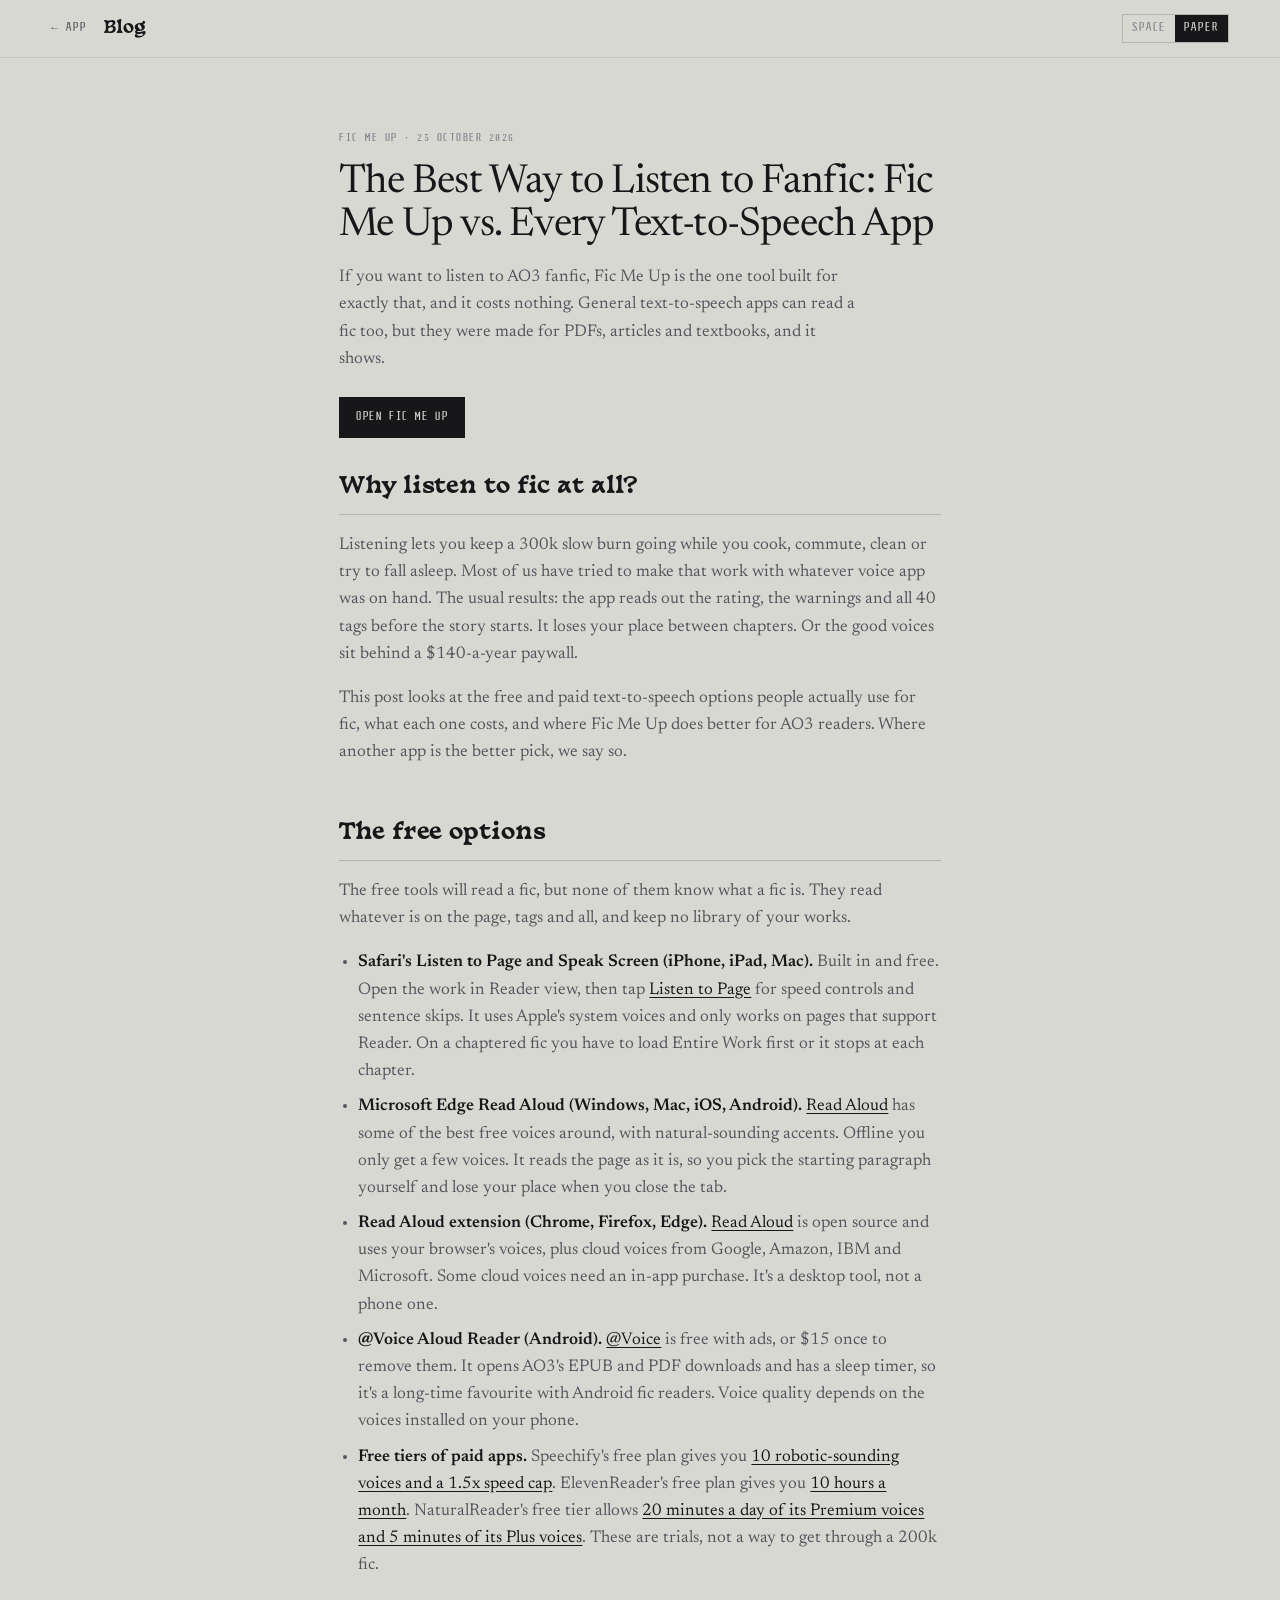
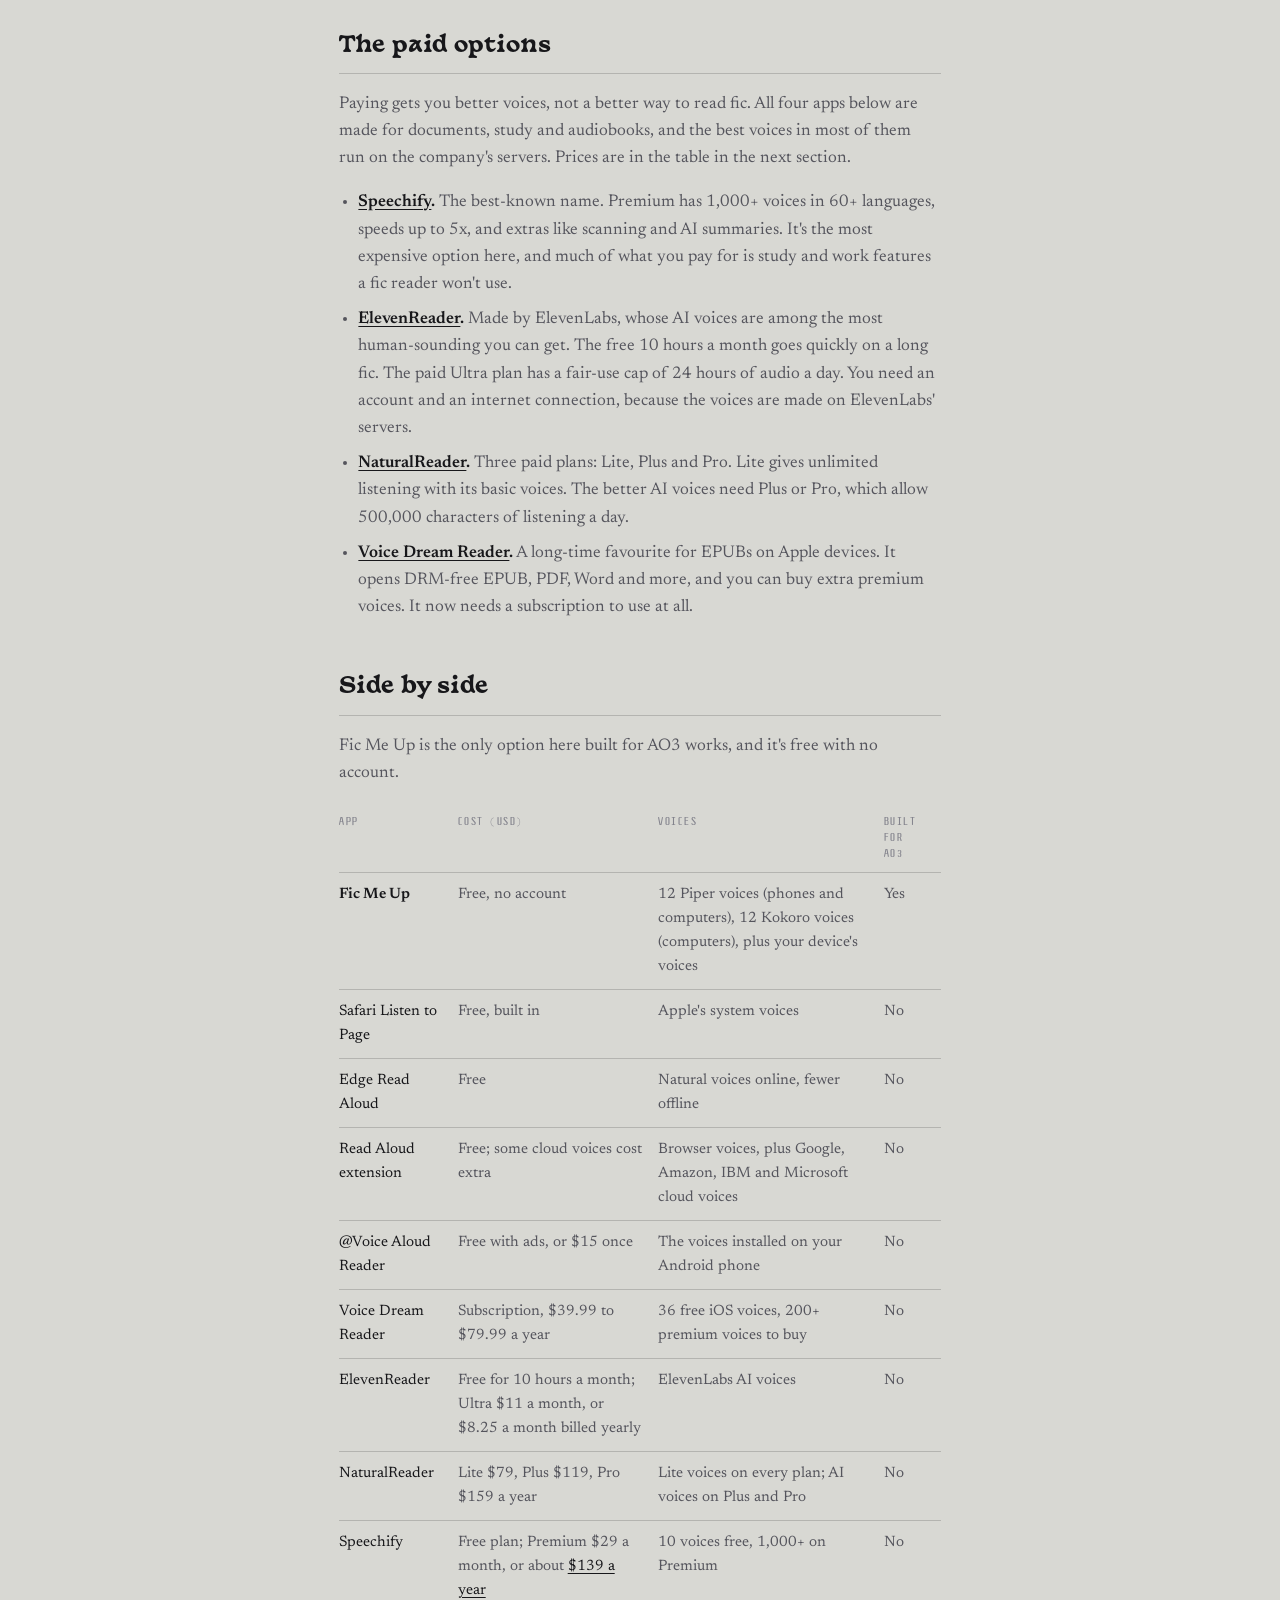
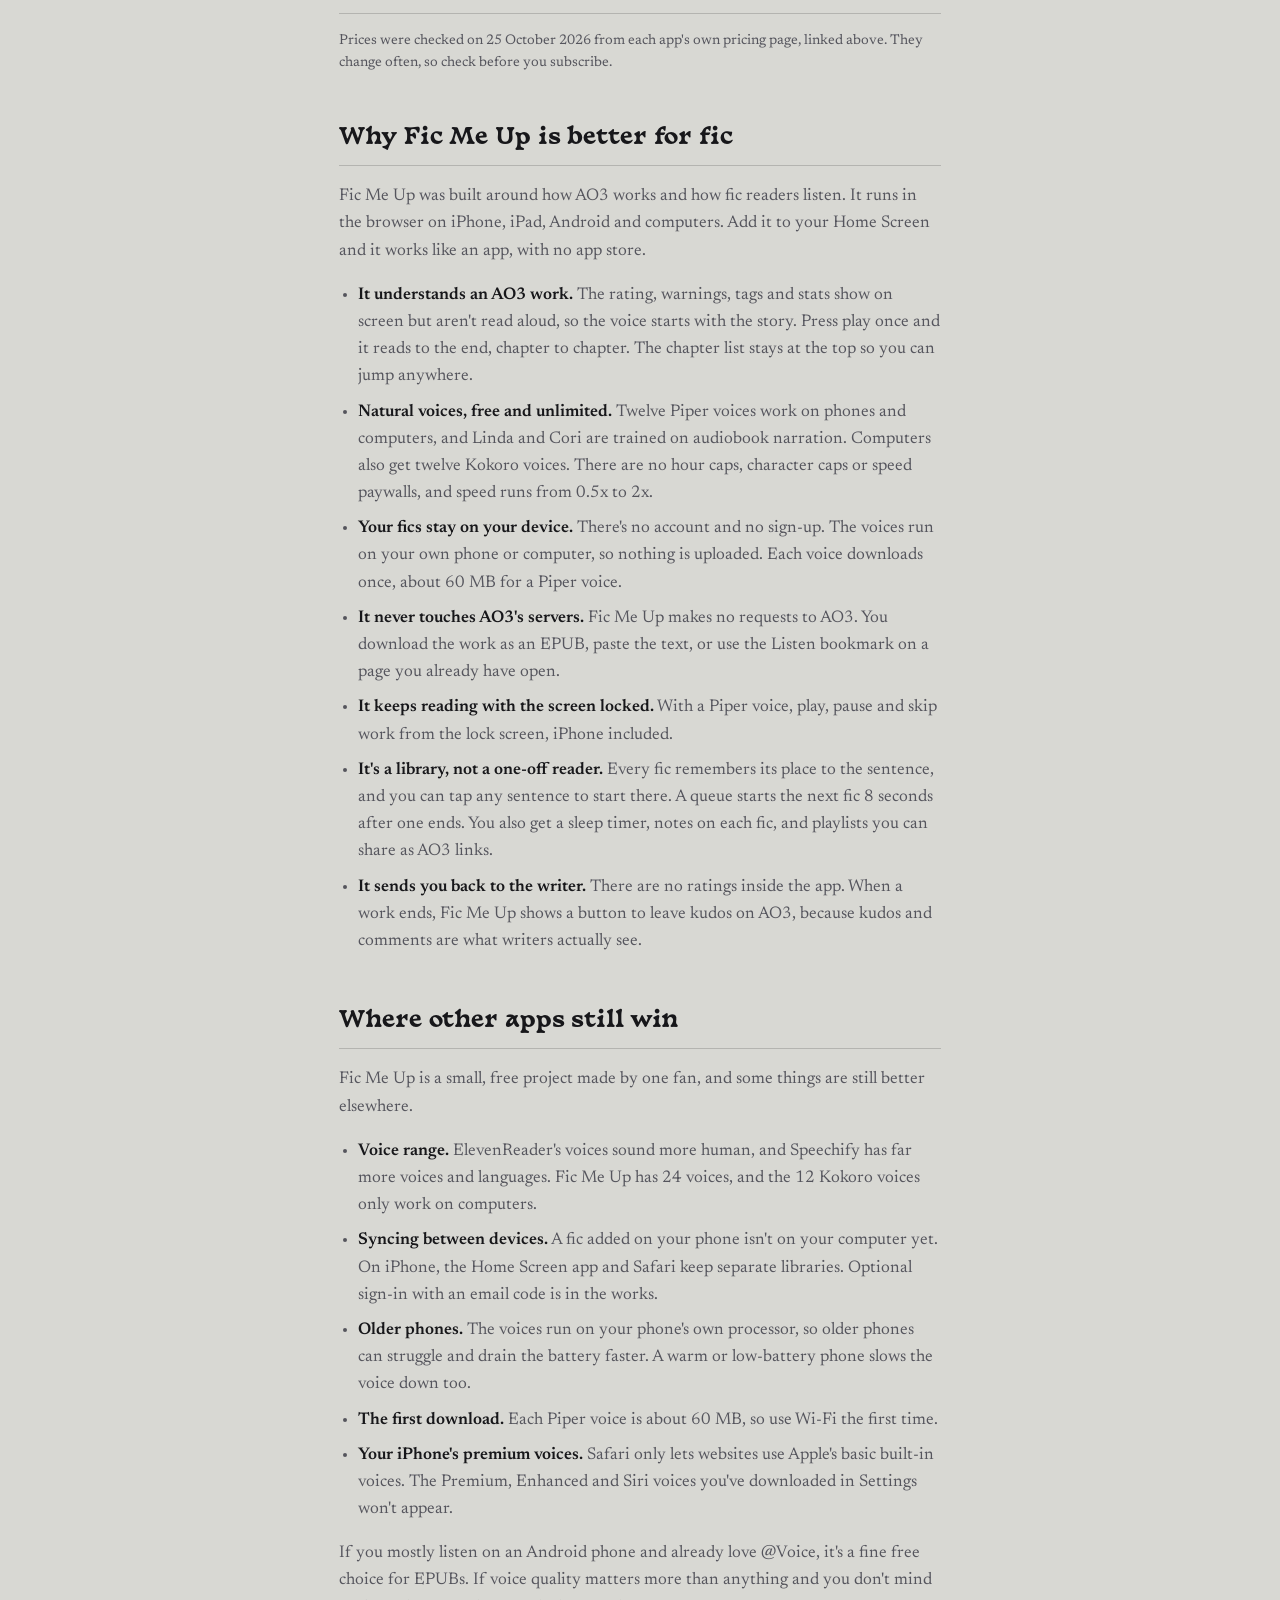
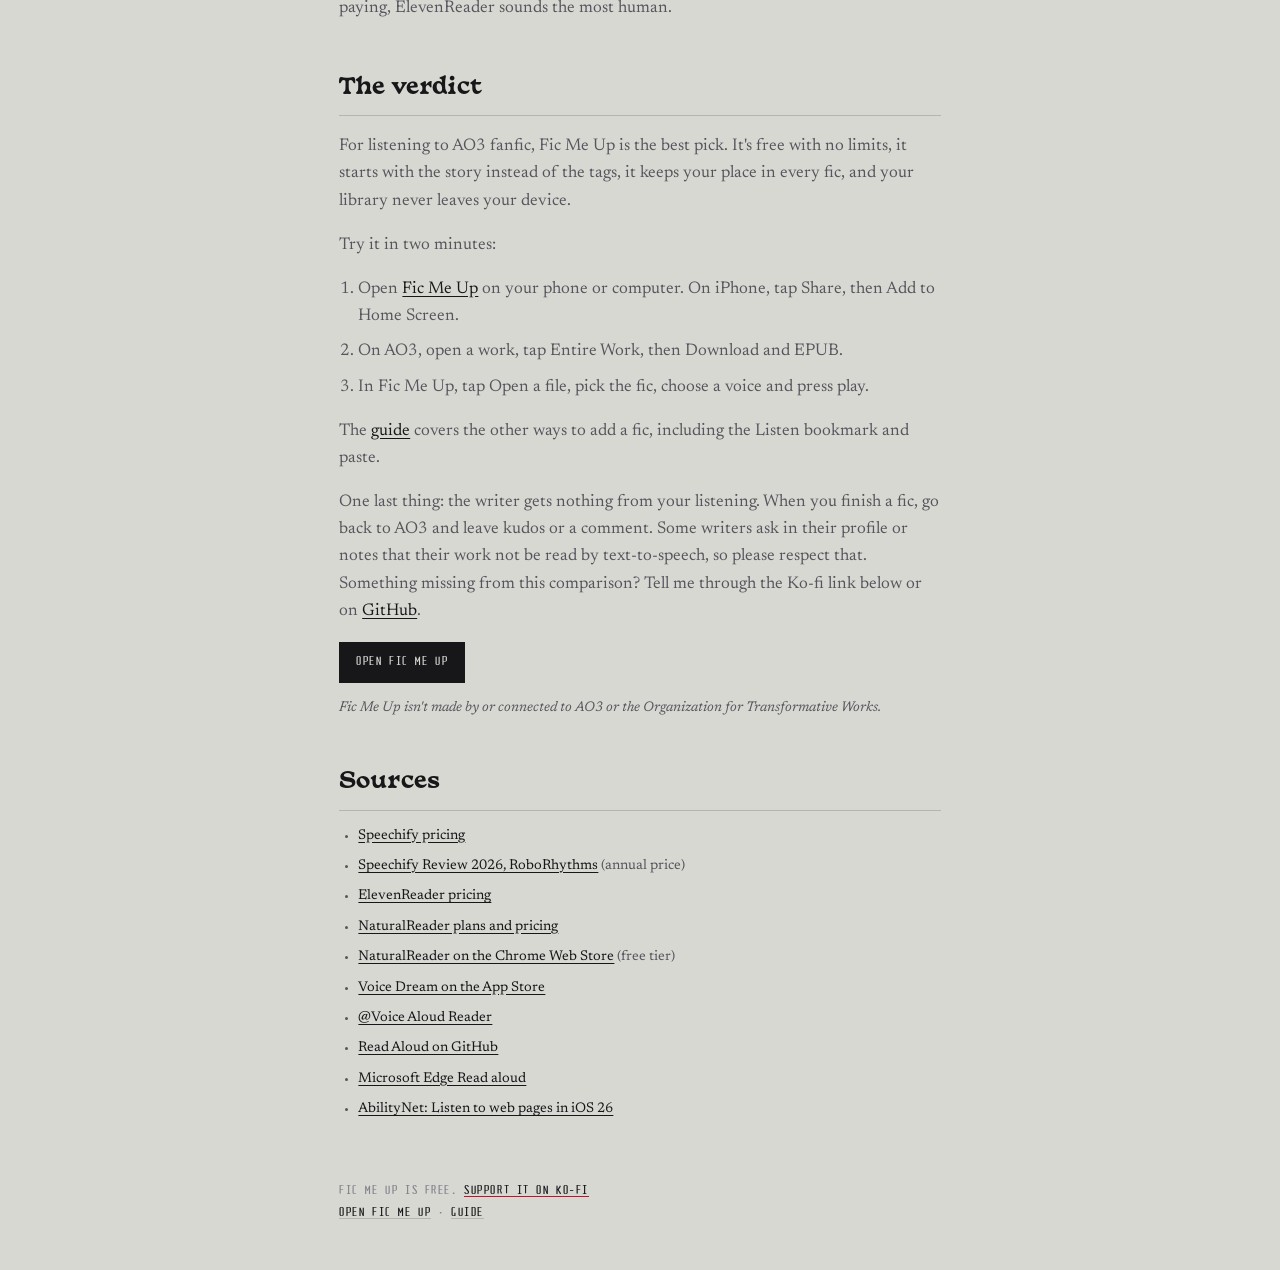
==== blog/index.html @ b6bccabf "Add a blog page comparing text-to-speech apps, sitemap, robots; Blog link in the guide footer (beta " ====
<!doctype html>
<html lang="en">
<head>
<meta charset="utf-8">
<meta name="viewport" content="width=device-width, initial-scale=1, viewport-fit=cover">
<meta name="color-scheme" content="dark light">
<meta name="theme-color" content="#050505">
<meta name="robots" content="noindex">
<title>Listen to AO3 Fanfic: Fic Me Up vs Every Text-to-Speech App</title>
<meta name="description" content="Free and paid text-to-speech apps compared for listening to AO3 fanfic: what Speechify, ElevenReader, NaturalReader and others cost, and why Fic Me Up is free and built for fic.">
<link rel="canonical" href="https://ficmeup.github.io/blog/">
<meta property="og:type" content="article">
<meta property="og:site_name" content="Fic Me Up">
<meta property="og:title" content="The Best Way to Listen to Fanfic: Fic Me Up vs. Every Text-to-Speech App">
<meta property="og:description" content="Free and paid text-to-speech apps compared for listening to AO3 fanfic, with prices checked on 25 October 2026.">
<meta property="og:url" content="https://ficmeup.github.io/blog/">
<meta property="og:image" content="https://ficmeup.github.io/icons/logo.png">
<meta name="twitter:card" content="summary">
<link rel="icon" type="image/svg+xml" href="../icons/icon.svg">
<link rel="icon" type="image/png" sizes="32x32" href="../icons/favicon-32.png">
<link rel="apple-touch-icon" href="../icons/apple-touch-icon.png">
<script type="application/ld+json">
{
  "@context": "https://schema.org",
  "@type": "Article",
  "headline": "The Best Way to Listen to Fanfic: Fic Me Up vs. Every Text-to-Speech App",
  "datePublished": "2026-10-25",
  "dateModified": "2026-10-25",
  "author": { "@type": "Organization", "name": "Fic Me Up" },
  "publisher": { "@type": "Organization", "name": "Fic Me Up" },
  "mainEntityOfPage": "https://ficmeup.github.io/blog/",
  "image": "https://ficmeup.github.io/icons/logo.png"
}
</script>
<script>
  (function () {
    var stored = null;
    try { stored = localStorage.getItem('fic-listener-room'); } catch (e) {}
    // this page is about AO3, so it never uses the Work room
    var room = (stored && stored !== 'work') ? stored : (matchMedia('(prefers-color-scheme: light)').matches ? 'paper' : 'dark');
    document.documentElement.setAttribute('data-room', room);
  })();
</script>
<link rel="preconnect" href="https://fonts.googleapis.com">
<link rel="preconnect" href="https://fonts.gstatic.com" crossorigin>
<link href="https://fonts.googleapis.com/css2?family=Newsreader:ital,opsz,wght@0,6..72,400;0,6..72,600;1,6..72,400&display=swap" rel="stylesheet">
<link rel="stylesheet" href="../style.css?v=61">
<style>
  .guide h1 { margin: 0; font: 400 clamp(26px, 5vw, 40px)/1.08 var(--read); letter-spacing: -0.02em; text-wrap: balance; }
  .guide .byline { margin: 0; font-family: var(--mono); font-size: 10px; letter-spacing: 0.15em; text-transform: uppercase; color: var(--faint); }
  .guide .sechead h2 {
    margin: 0; font: 400 clamp(25px, 3.6vw, 31px)/1.2 var(--head);
    letter-spacing: 0.08em; text-transform: uppercase;
  }
  :root[data-room="paper"] .guide .sechead h2 { font-size: clamp(18px, 2.6vw, 22px); letter-spacing: -0.005em; text-transform: none; }
  .guide a:not(.primary-btn) { color: var(--ink); text-underline-offset: 3px; }
  .guide .tablewrap { overflow-x: auto; margin: 16px 0; }
  .guide table { border-collapse: collapse; width: 100%; min-width: 34rem; font-size: 15px; }
  .guide th, .guide td { text-align: left; vertical-align: top; padding: 10px 12px 10px 0; border-bottom: 1px solid var(--rule); color: var(--dim); }
  .guide th { font-family: var(--mono); font-size: 10px; letter-spacing: 0.15em; text-transform: uppercase; color: var(--faint); font-weight: 400; }
  .guide td:first-child { color: var(--ink); }
  .guide .note { font-size: 14px; }
</style>
<script data-goatcounter="https://ficmeup.goatcounter.com/count" async src="https://gc.zgo.at/count.js"></script>
</head>
<body>

<header class="topbar">
  <div class="left">
    <a class="text-btn" href="../" style="text-decoration:none">← App</a>
    <span class="brand">Blog</span>
  </div>
  <nav>
    <div class="roomtog" role="group" aria-label="Room">
      <button type="button" data-room="dark">Space</button>
      <button type="button" data-room="paper">Paper</button>
    </div>
  </nav>
</header>

<main class="page guide">
  <article>
  <section class="open">
    <p class="byline">Fic Me Up · 25 October 2026</p>
    <h1>The Best Way to Listen to Fanfic: Fic Me Up vs. Every Text-to-Speech App</h1>
    <p>If you want to listen to AO3 fanfic, Fic Me Up is the one tool built for exactly that, and it costs nothing. General text-to-speech apps can read a fic too, but they were made for PDFs, articles and textbooks, and it shows.</p>
    <div class="cta"><a class="primary-btn" href="../">Open Fic Me Up</a></div>
  </section>

  <section>
    <div class="sechead"><h2>Why listen to fic at all?</h2></div>
    <p>Listening lets you keep a 300k slow burn going while you cook, commute, clean or try to fall asleep. Most of us have tried to make that work with whatever voice app was on hand. The usual results: the app reads out the rating, the warnings and all 40 tags before the story starts. It loses your place between chapters. Or the good voices sit behind a $140-a-year paywall.</p>
    <p>This post looks at the free and paid text-to-speech options people actually use for fic, what each one costs, and where Fic Me Up does better for AO3 readers. Where another app is the better pick, we say so.</p>
  </section>

  <section>
    <div class="sechead"><h2>The free options</h2></div>
    <p>The free tools will read a fic, but none of them know what a fic is. They read whatever is on the page, tags and all, and keep no library of your works.</p>
    <ul>
      <li><b>Safari's Listen to Page and Speak Screen (iPhone, iPad, Mac).</b> Built in and free. Open the work in Reader view, then tap <a href="https://mcmw.abilitynet.org.uk/how-to-listen-to-web-pages-in-ios-26-on-your-iphone-or-ipad" rel="noopener">Listen to Page</a> for speed controls and sentence skips. It uses Apple's system voices and only works on pages that support Reader. On a chaptered fic you have to load Entire Work first or it stops at each chapter.</li>
      <li><b>Microsoft Edge Read Aloud (Windows, Mac, iOS, Android).</b> <a href="https://explore.microsoft.com/en-us/edge/features/read-aloud" rel="noopener">Read Aloud</a> has some of the best free voices around, with natural-sounding accents. Offline you only get a few voices. It reads the page as it is, so you pick the starting paragraph yourself and lose your place when you close the tab.</li>
      <li><b>Read Aloud extension (Chrome, Firefox, Edge).</b> <a href="https://github.com/ken107/read-aloud" rel="noopener">Read Aloud</a> is open source and uses your browser's voices, plus cloud voices from Google, Amazon, IBM and Microsoft. Some cloud voices need an in-app purchase. It's a desktop tool, not a phone one.</li>
      <li><b>@Voice Aloud Reader (Android).</b> <a href="https://hyperionics.com/atVoice/" rel="noopener">@Voice</a> is free with ads, or $15 once to remove them. It opens AO3's EPUB and PDF downloads and has a sleep timer, so it's a long-time favourite with Android fic readers. Voice quality depends on the voices installed on your phone.</li>
      <li><b>Free tiers of paid apps.</b> Speechify's free plan gives you <a href="https://speechify.com/pricing/" rel="noopener">10 robotic-sounding voices and a 1.5x speed cap</a>. ElevenReader's free plan gives you <a href="https://www.elevenreader.io/pricing" rel="noopener">10 hours a month</a>. NaturalReader's free tier allows <a href="https://chromewebstore.google.com/detail/natural-reader-text-to-sp/kohfgcgbkjodfcfkcackpagifgbcmimk?hl=en" rel="noopener">20 minutes a day of its Premium voices and 5 minutes of its Plus voices</a>. These are trials, not a way to get through a 200k fic.</li>
    </ul>
  </section>

  <section>
    <div class="sechead"><h2>The paid options</h2></div>
    <p>Paying gets you better voices, not a better way to read fic. All four apps below are made for documents, study and audiobooks, and the best voices in most of them run on the company's servers. Prices are in the table in the next section.</p>
    <ul>
      <li><b><a href="https://speechify.com/pricing/" rel="noopener">Speechify</a>.</b> The best-known name. Premium has 1,000+ voices in 60+ languages, speeds up to 5x, and extras like scanning and AI summaries. It's the most expensive option here, and much of what you pay for is study and work features a fic reader won't use.</li>
      <li><b><a href="https://www.elevenreader.io/pricing" rel="noopener">ElevenReader</a>.</b> Made by ElevenLabs, whose AI voices are among the most human-sounding you can get. The free 10 hours a month goes quickly on a long fic. The paid Ultra plan has a fair-use cap of 24 hours of audio a day. You need an account and an internet connection, because the voices are made on ElevenLabs' servers.</li>
      <li><b><a href="https://help.naturalreaders.com/en/articles/8854700-plans-pricing" rel="noopener">NaturalReader</a>.</b> Three paid plans: Lite, Plus and Pro. Lite gives unlimited listening with its basic voices. The better AI voices need Plus or Pro, which allow 500,000 characters of listening a day.</li>
      <li><b><a href="https://apps.apple.com/us/app/voice-dream-natural-reader/id496177674" rel="noopener">Voice Dream Reader</a>.</b> A long-time favourite for EPUBs on Apple devices. It opens DRM-free EPUB, PDF, Word and more, and you can buy extra premium voices. It now needs a subscription to use at all.</li>
    </ul>
  </section>

  <section>
    <div class="sechead"><h2>Side by side</h2></div>
    <p>Fic Me Up is the only option here built for AO3 works, and it's free with no account.</p>
    <div class="tablewrap">
    <table>
      <thead><tr><th>App</th><th>Cost (USD)</th><th>Voices</th><th>Built for AO3</th></tr></thead>
      <tbody>
        <tr><td><b>Fic Me Up</b></td><td>Free, no account</td><td>12 Piper voices (phones and computers), 12 Kokoro voices (computers), plus your device's voices</td><td>Yes</td></tr>
        <tr><td>Safari Listen to Page</td><td>Free, built in</td><td>Apple's system voices</td><td>No</td></tr>
        <tr><td>Edge Read Aloud</td><td>Free</td><td>Natural voices online, fewer offline</td><td>No</td></tr>
        <tr><td>Read Aloud extension</td><td>Free; some cloud voices cost extra</td><td>Browser voices, plus Google, Amazon, IBM and Microsoft cloud voices</td><td>No</td></tr>
        <tr><td>@Voice Aloud Reader</td><td>Free with ads, or $15 once</td><td>The voices installed on your Android phone</td><td>No</td></tr>
        <tr><td>Voice Dream Reader</td><td>Subscription, $39.99 to $79.99 a year</td><td>36 free iOS voices, 200+ premium voices to buy</td><td>No</td></tr>
        <tr><td>ElevenReader</td><td>Free for 10 hours a month; Ultra $11 a month, or $8.25 a month billed yearly</td><td>ElevenLabs AI voices</td><td>No</td></tr>
        <tr><td>NaturalReader</td><td>Lite $79, Plus $119, Pro $159 a year</td><td>Lite voices on every plan; AI voices on Plus and Pro</td><td>No</td></tr>
        <tr><td>Speechify</td><td>Free plan; Premium $29 a month, or about <a href="https://www.roborhythms.com/speechify-review-2026/" rel="noopener">$139 a year</a></td><td>10 voices free, 1,000+ on Premium</td><td>No</td></tr>
      </tbody>
    </table>
    </div>
    <p class="note">Prices were checked on 25 October 2026 from each app's own pricing page, linked above. They change often, so check before you subscribe.</p>
  </section>

  <section>
    <div class="sechead"><h2>Why Fic Me Up is better for fic</h2></div>
    <p>Fic Me Up was built around how AO3 works and how fic readers listen. It runs in the browser on iPhone, iPad, Android and computers. Add it to your Home Screen and it works like an app, with no app store.</p>
    <ul>
      <li><b>It understands an AO3 work.</b> The rating, warnings, tags and stats show on screen but aren't read aloud, so the voice starts with the story. Press play once and it reads to the end, chapter to chapter. The chapter list stays at the top so you can jump anywhere.</li>
      <li><b>Natural voices, free and unlimited.</b> Twelve Piper voices work on phones and computers, and Linda and Cori are trained on audiobook narration. Computers also get twelve Kokoro voices. There are no hour caps, character caps or speed paywalls, and speed runs from 0.5x to 2x.</li>
      <li><b>Your fics stay on your device.</b> There's no account and no sign-up. The voices run on your own phone or computer, so nothing is uploaded. Each voice downloads once, about 60 MB for a Piper voice.</li>
      <li><b>It never touches AO3's servers.</b> Fic Me Up makes no requests to AO3. You download the work as an EPUB, paste the text, or use the Listen bookmark on a page you already have open.</li>
      <li><b>It keeps reading with the screen locked.</b> With a Piper voice, play, pause and skip work from the lock screen, iPhone included.</li>
      <li><b>It's a library, not a one-off reader.</b> Every fic remembers its place to the sentence, and you can tap any sentence to start there. A queue starts the next fic 8 seconds after one ends. You also get a sleep timer, notes on each fic, and playlists you can share as AO3 links.</li>
      <li><b>It sends you back to the writer.</b> There are no ratings inside the app. When a work ends, Fic Me Up shows a button to leave kudos on AO3, because kudos and comments are what writers actually see.</li>
    </ul>
  </section>

  <section>
    <div class="sechead"><h2>Where other apps still win</h2></div>
    <p>Fic Me Up is a small, free project made by one fan, and some things are still better elsewhere.</p>
    <ul>
      <li><b>Voice range.</b> ElevenReader's voices sound more human, and Speechify has far more voices and languages. Fic Me Up has 24 voices, and the 12 Kokoro voices only work on computers.</li>
      <li><b>Syncing between devices.</b> A fic added on your phone isn't on your computer yet. On iPhone, the Home Screen app and Safari keep separate libraries. Optional sign-in with an email code is in the works.</li>
      <li><b>Older phones.</b> The voices run on your phone's own processor, so older phones can struggle and drain the battery faster. A warm or low-battery phone slows the voice down too.</li>
      <li><b>The first download.</b> Each Piper voice is about 60 MB, so use Wi-Fi the first time.</li>
      <li><b>Your iPhone's premium voices.</b> Safari only lets websites use Apple's basic built-in voices. The Premium, Enhanced and Siri voices you've downloaded in Settings won't appear.</li>
    </ul>
    <p>If you mostly listen on an Android phone and already love @Voice, it's a fine free choice for EPUBs. If voice quality matters more than anything and you don't mind paying, ElevenReader sounds the most human.</p>
  </section>

  <section>
    <div class="sechead"><h2>The verdict</h2></div>
    <p>For listening to AO3 fanfic, Fic Me Up is the best pick. It's free with no limits, it starts with the story instead of the tags, it keeps your place in every fic, and your library never leaves your device.</p>
    <p>Try it in two minutes:</p>
    <ol>
      <li>Open <a href="../">Fic Me Up</a> on your phone or computer. On iPhone, tap Share, then Add to Home Screen.</li>
      <li>On AO3, open a work, tap Entire Work, then Download and EPUB.</li>
      <li>In Fic Me Up, tap Open a file, pick the fic, choose a voice and press play.</li>
    </ol>
    <p>The <a href="../guide.html">guide</a> covers the other ways to add a fic, including the Listen bookmark and paste.</p>
    <p>One last thing: the writer gets nothing from your listening. When you finish a fic, go back to AO3 and leave kudos or a comment. Some writers ask in their profile or notes that their work not be read by text-to-speech, so please respect that. Something missing from this comparison? Tell me through the Ko-fi link below or on <a href="https://github.com/ficmeup/ficmeup.github.io/issues" rel="noopener">GitHub</a>.</p>
    <div class="cta"><a class="primary-btn" href="../">Open Fic Me Up</a></div>
    <p class="note"><i>Fic Me Up isn't made by or connected to AO3 or the Organization for Transformative Works.</i></p>
  </section>

  <section>
    <div class="sechead"><h2>Sources</h2></div>
    <ul class="note">
      <li><a href="https://speechify.com/pricing/" rel="noopener">Speechify pricing</a></li>
      <li><a href="https://www.roborhythms.com/speechify-review-2026/" rel="noopener">Speechify Review 2026, RoboRhythms</a> (annual price)</li>
      <li><a href="https://www.elevenreader.io/pricing" rel="noopener">ElevenReader pricing</a></li>
      <li><a href="https://help.naturalreaders.com/en/articles/8854700-plans-pricing" rel="noopener">NaturalReader plans and pricing</a></li>
      <li><a href="https://chromewebstore.google.com/detail/natural-reader-text-to-sp/kohfgcgbkjodfcfkcackpagifgbcmimk?hl=en" rel="noopener">NaturalReader on the Chrome Web Store</a> (free tier)</li>
      <li><a href="https://apps.apple.com/us/app/voice-dream-natural-reader/id496177674" rel="noopener">Voice Dream on the App Store</a></li>
      <li><a href="https://hyperionics.com/atVoice/" rel="noopener">@Voice Aloud Reader</a></li>
      <li><a href="https://github.com/ken107/read-aloud" rel="noopener">Read Aloud on GitHub</a></li>
      <li><a href="https://explore.microsoft.com/en-us/edge/features/read-aloud" rel="noopener">Microsoft Edge Read aloud</a></li>
      <li><a href="https://mcmw.abilitynet.org.uk/how-to-listen-to-web-pages-in-ios-26-on-your-iphone-or-ipad" rel="noopener">AbilityNet: Listen to web pages in iOS 26</a></li>
    </ul>
  </section>
  </article>

  <footer class="foot mono">
    <span>Fic Me Up is free. <a class="kofi" href="https://ko-fi.com/thisandthatspace" target="_blank" rel="noopener">Support it on Ko-fi</a></span>
    <span><a href="../">Open Fic Me Up</a> · <a href="../guide.html">Guide</a></span>
  </footer>
</main>

<script>
(function () {
  var buttons = document.querySelectorAll('.roomtog button');
  function apply(room) {
    document.documentElement.setAttribute('data-room', room);
    buttons.forEach(function (b) { b.setAttribute('aria-pressed', String(b.dataset.room === room)); });
    var meta = document.querySelector('meta[name="theme-color"]');
    if (meta) meta.setAttribute('content', ({ dark: '#050505', paper: '#D8D8D3' })[room] || '#050505');
  }
  apply(document.documentElement.getAttribute('data-room'));
  buttons.forEach(function (b) {
    b.addEventListener('click', function () {
      try { localStorage.setItem('fic-listener-room', b.dataset.room); } catch (e) {}
      apply(b.dataset.room);
    });
  });
})();
</script>
</body>
</html>
---- style.css ----
/* Fic Me Up, set in the This&That Space system:
   three rooms (dark, shown as Space / paper / work), mono uppercase utility labels, square edges,
   ink-on-ground controls, and a slow colour field that moves only while
   something is being read. */

@font-face { font-family: 'Steps Mono'; src: url(fonts/steps-mono.otf) format('opentype'); font-display: swap; }
@font-face { font-family: 'TINY'; src: url(fonts/tiny.woff2) format('woff2'); font-display: swap; }
@font-face { font-family: 'Basteleur Bold'; src: url(fonts/basteleur-bold.woff2) format('woff2'); font-display: swap; }

:root {
  --ground: #050505;
  --raise:  #0B0B0D;
  --ink:    #EFEFF1;
  --dim:    #8C8C95;
  --faint:  #5C5C65;
  --rule:   rgba(255,255,255,0.13);
  --hair:   rgba(255,255,255,0.07);
  --scrim:  rgba(5,5,5,0.62);
  --field-opacity: 0.34;
  --kofi: #FF4D4D;
  --read:  'Newsreader', 'Iowan Old Style', Georgia, serif;
  --mono:  'Steps Mono', ui-monospace, 'SF Mono', SFMono-Regular, Menlo, Consolas, monospace;
  --head:  'TINY', var(--mono);
  --gut:   clamp(16px, 4vw, 52px);
  --player-h: 236px;
  /* the colour field; set per story from app.js */
  --h1: 318; --h2: 190;
  color-scheme: dark;
}
:root[data-room="paper"] {
  --ground: #D8D8D3;
  --raise:  #E4E4DF;
  --ink:    #17171A;
  --dim:    #55555D;
  --faint:  #83838C;
  --rule:   rgba(0,0,0,0.17);
  --hair:   rgba(0,0,0,0.09);
  --scrim:  rgba(216,216,211,0.74);
  --field-opacity: 0.42;
  --kofi: #C8102E;
  --head:  'Basteleur Bold', Georgia, serif;
  color-scheme: light;
}
/* Work: the same app, kept plain for an office screen. White page, black
   text, the computer's own fonts, no colour field and no logo artwork. */
:root[data-room="work"] {
  --ground: #FFFFFF;
  --raise:  #F5F5F5;
  --ink:    #1A1A1A;
  --dim:    #555555;
  --faint:  #808080;
  --rule:   rgba(0,0,0,0.15);
  --hair:   rgba(0,0,0,0.08);
  --scrim:  rgba(255,255,255,0.94);
  --field-opacity: 0;
  --kofi: #1A1A1A;
  --read:  -apple-system, BlinkMacSystemFont, 'Segoe UI', Roboto, Helvetica, Arial, sans-serif;
  --mono:  var(--read);
  --head:  var(--read);
  color-scheme: light;
}
/* Work never mentions AO3: .not-work hides in Work, .only-work shows only there */
:root:not([data-room="work"]) .only-work { display: none !important; }
:root[data-room="work"] .not-work,
:root[data-room="work"] .work-info { display: none !important; }
:root[data-room="work"] #field,
:root[data-room="work"] .open .logo { display: none; }
:root[data-room="work"] body { font-size: 16px; }
:root[data-room="work"] .mono,
:root[data-room="work"] .label,
:root[data-room="work"] .topbar { letter-spacing: 0.04em; }
:root[data-room="work"] .brand { font-weight: 600; }

* { box-sizing: border-box; }
[hidden] { display: none !important; }

html { -webkit-text-size-adjust: 100%; }
body {
  margin: 0;
  background: var(--ground);
  color: var(--ink);
  font: 17px/1.6 var(--read);
  -webkit-font-smoothing: antialiased;
  overflow-x: hidden;
  transition: background 700ms ease, color 700ms ease;
}
button, input, select, textarea { font: inherit; color: inherit; }
a { color: inherit; }
:focus-visible { outline: 1px solid var(--ink); outline-offset: 3px; }
b, strong { font-weight: 600; }

/* ---------- the colour field ---------- */
/* Two soft pools of colour that drift on a 40s cycle while a story is being
   read, and hold still when it pauses. Gradients only (no canvas, no blur
   filter) so it costs almost nothing next to the voice engine. */
#field {
  position: fixed; inset: -20%;
  z-index: 0; pointer-events: none;
  opacity: 0;
  background:
    radial-gradient(40% 36% at 30% 32%, hsl(var(--h1) 90% 50% / 0.9), transparent 70%),
    radial-gradient(44% 40% at 72% 68%, hsl(var(--h2) 90% 48% / 0.85), transparent 72%);
  transition: opacity 1100ms ease;
  animation: drift 40s ease-in-out infinite alternate;
  animation-play-state: paused;
}
body.reading #field { opacity: var(--field-opacity); }
body.playing #field { animation-play-state: running; }
:root[data-room="paper"] #field, :root[data-room="work"] #field { mix-blend-mode: multiply; }
@keyframes drift {
  0%   { transform: translate(0, 0) rotate(0deg) scale(1); }
  50%  { transform: translate(6%, -4%) rotate(14deg) scale(1.08); }
  100% { transform: translate(-5%, 5%) rotate(-10deg) scale(0.96); }
}
@media (prefers-reduced-motion: reduce) { #field { animation: none; } }
.topbar, .page, .player { position: relative; z-index: 1; }

/* ---------- chrome ---------- */
.mono, .label {
  font-family: var(--mono); font-size: 10.5px;
  letter-spacing: 0.15em; text-transform: uppercase; color: var(--faint);
}

.topbar {
  position: sticky; top: 0; z-index: 20;
  display: flex; justify-content: space-between; align-items: center; gap: 16px;
  padding: calc(14px + env(safe-area-inset-top)) var(--gut) 14px;
  font-family: var(--mono); font-size: 10.5px; letter-spacing: 0.18em; text-transform: uppercase;
  border-bottom: 1px solid var(--hair);
  background: var(--scrim);
  -webkit-backdrop-filter: blur(18px); backdrop-filter: blur(18px);
}
.topbar .left { display: flex; align-items: center; gap: 16px; min-width: 0; }
/* the dotted-wave icon: mint in the dark room, ink on paper */
.brand-icon { width: 22px; height: 18px; flex: none; fill: #D4EEEC; margin-right: -6px; }
:root[data-room="paper"] .brand-icon, :root[data-room="work"] .brand-icon { fill: var(--ink); }
.brand {
  margin: 0; font-family: var(--head); font-weight: 400;
  font-size: 20px; letter-spacing: 0.16em; text-transform: uppercase;
  white-space: nowrap; overflow: hidden; text-overflow: ellipsis;
}
:root[data-room="paper"] .brand, :root[data-room="work"] .brand { font-size: 17px; letter-spacing: -0.005em; text-transform: none; }
.topbar nav { display: flex; align-items: center; gap: 18px; color: var(--dim); }
.topbar nav a { text-decoration: none; }
.topbar nav a:hover { color: var(--ink); }
.text-btn {
  background: none; border: none; padding: 0; cursor: pointer; color: var(--dim);
  font: inherit; letter-spacing: inherit; text-transform: inherit; white-space: nowrap;
}
.text-btn:hover { color: var(--ink); }

.roomtog { display: flex; border: 1px solid var(--rule); }
.roomtog button {
  font: inherit; letter-spacing: inherit; text-transform: inherit;
  background: none; border: none; cursor: pointer;
  padding: 5px 9px; color: var(--faint);
  transition: color 200ms, background 200ms;
}
.roomtog button[aria-pressed="true"] { color: var(--ground); background: var(--ink); }

/* ---------- page ---------- */
.page { max-width: 44rem; margin: 0 auto; padding: 0 var(--gut) 48px; }

.open { padding: clamp(36px, 8vh, 80px) 0 clamp(20px, 4vh, 36px); display: grid; gap: 16px; }
.open h2 {
  margin: 0; font: 400 clamp(26px, 5vw, 40px)/1.08 var(--read);
  letter-spacing: -0.02em; text-wrap: balance;
}
.open p { margin: 0; color: var(--dim); max-width: 52ch; }
/* the "fic me up!" artwork, on a transparent background in both rooms */
.open .logo { display: block; width: min(240px, 60vw); height: auto; margin-bottom: 8px; }

.sechead {
  display: flex; justify-content: space-between; align-items: baseline; gap: 16px; flex-wrap: wrap;
  padding: 28px 0 14px; border-bottom: 1px solid var(--rule);
}
.sechead h3 {
  margin: 0; font: 400 clamp(25px, 3.6vw, 31px)/1.2 var(--head);
  letter-spacing: 0.08em; text-transform: uppercase;
}
:root[data-room="paper"] .sechead h3, :root[data-room="work"] .sechead h3 { font-size: clamp(18px, 2.6vw, 22px); letter-spacing: -0.005em; text-transform: none; }

.hint { color: var(--dim); font-size: 15px; }
.hint b { color: var(--ink); }

/* buttons: square, mono, ink on ground when primary */
.btn, .primary-btn, .secondary-btn {
  display: inline-flex; align-items: center; justify-content: center; gap: 8px;
  font-family: var(--mono); font-size: 10.5px; letter-spacing: 0.15em; text-transform: uppercase;
  padding: 11px 16px; border: 1px solid var(--rule); border-radius: 0;
  background: transparent; color: var(--ink); cursor: pointer; text-decoration: none;
  transition: border-color 180ms, background 180ms, color 180ms;
}
.secondary-btn:hover { border-color: var(--ink); }
.primary-btn { background: var(--ink); color: var(--ground); border-color: var(--ink); }
.primary-btn:hover { opacity: 0.86; }
.primary-btn:disabled, .secondary-btn:disabled { opacity: 0.45; cursor: default; }
/* The real file input sits invisibly on top of the button, so a tap lands on it
   directly. iPhone Safari won't open the picker for a display:none input. */
.file-btn { position: relative; overflow: hidden; }
.file-btn input {
  position: absolute; inset: 0; width: 100%; height: 100%;
  opacity: 0; cursor: pointer; font-size: 200px;
}
.link-btn {
  background: none; border: none; padding: 0 0 2px; margin-left: 8px; cursor: pointer;
  font: inherit; letter-spacing: inherit; text-transform: inherit;
  color: var(--ink); border-bottom: 1px solid var(--rule);
}

/* collapsible rows */
details { border-bottom: 1px solid var(--rule); }
summary {
  list-style: none; cursor: pointer; padding: 16px 0;
  display: flex; justify-content: space-between; align-items: center;
  font-family: var(--mono); font-size: 10.5px; letter-spacing: 0.15em; text-transform: uppercase; color: var(--dim);
}
summary::-webkit-details-marker { display: none; }
summary::after { content: '+'; font-size: 14px; color: var(--faint); }
details[open] summary::after { content: '−'; }
details[open] summary { color: var(--ink); }
details > :last-child { margin-bottom: 18px; }
details p { color: var(--dim); }
details p b { color: var(--ink); }
details ol, details ul { padding-left: 1.2rem; color: var(--dim); }
details li { margin-bottom: 6px; }
input[type=text], textarea {
  display: block; width: 100%; margin: 0 0 10px; padding: 12px;
  border: 1px solid var(--rule); border-radius: 0; background: transparent;
  font: 16px/1.5 var(--read);
}
input[type=text]:focus, textarea:focus { outline: none; border-color: var(--ink); }
.bookmarklet {
  display: inline-block; padding: 10px 16px;
  font-family: var(--mono); font-size: 10.5px; letter-spacing: 0.15em; text-transform: uppercase;
  background: var(--ink); color: var(--ground); text-decoration: none;
}

.add-row { display: flex; gap: 10px; flex-wrap: wrap; padding: 18px 0 6px; }
/* messages stand out: the same tint as the sentence being read, with an edge */
#status {
  margin: 14px 0 0; padding: 12px 14px; font-size: 15px; color: var(--ink);
  background: hsl(var(--h1) 85% 50% / 0.18); border-left: 3px solid hsl(var(--h1) 85% 60%);
}
:root[data-room="paper"] #status { background: hsl(var(--h1) 80% 55% / 0.2); border-left-color: hsl(var(--h1) 70% 45%); }
:root[data-room="work"] #status { background: rgba(0,0,0,0.06); border-left-color: var(--ink); }
#status:empty { display: none; }
.text .chapters { display: contents; }
.text .chapter-step { display: block; margin: 28px 0; }
#status .status-action { display: table; margin-top: 10px; text-decoration: none; }

/* ---------- library ---------- */
.library { list-style: none; margin: 0; padding: 0; }
.library li { display: flex; align-items: stretch; border-bottom: 1px solid var(--rule); }
.library .open {
  all: unset; flex: 1; min-width: 0; cursor: pointer;
  padding: 18px 0; display: grid; gap: 6px;
}
.library .open b { font: 400 20px/1.25 var(--read); letter-spacing: -0.01em; overflow-wrap: anywhere; }
.library .open span {
  font-family: var(--mono); font-size: 10px; letter-spacing: 0.14em; text-transform: uppercase;
  color: var(--faint); font-variant-numeric: tabular-nums;
}
.library .open:hover b { text-decoration: underline; text-decoration-thickness: 1px; text-underline-offset: 4px; }
.library .open:focus-visible { outline: 1px solid var(--ink); outline-offset: 3px; }
.library .delete {
  background: none; border: none; padding: 0 0 0 16px; cursor: pointer;
  font-family: var(--mono); font-size: 10px; letter-spacing: 0.14em; text-transform: uppercase; color: var(--faint);
}
.library .delete:hover { color: var(--ink); }
#emptyLibrary { padding: 18px 0; margin: 0; }

.foot { padding: 40px 0 0; display: grid; gap: 6px; }
.foot a { color: var(--ink); text-decoration: none; border-bottom: 1px solid var(--rule); }
/* Ko-fi is always red, wherever it appears */
a.kofi, .foot a.kofi { color: var(--kofi); border-color: var(--kofi); }
a.secondary-btn.kofi:hover { background: var(--kofi); color: var(--ground); }
.guide .kind { margin-top: 40px; color: var(--ink); font-style: italic; }

/* ---------- reader ---------- */
.reader { max-width: 40rem; padding-bottom: calc(var(--player-h) + 40px); }
.chapter-bar {
  position: sticky; top: var(--topbar-h, 52px); z-index: 5;
  padding: 10px 0; margin: 8px calc(-1 * var(--gut)) 0; padding-inline: var(--gut);
  background: var(--ground);
  border-bottom: 1px solid var(--hair);
}
.chapter-bar select, .settings select {
  width: 100%; padding: 10px 30px 10px 12px; border: 1px solid var(--rule); border-radius: 0;
  background-color: var(--ground); color: var(--ink); appearance: none; -webkit-appearance: none;
  font-family: var(--mono); font-size: 10.5px; letter-spacing: 0.12em; text-transform: uppercase;
  background-image: linear-gradient(45deg, transparent 50%, var(--dim) 50%), linear-gradient(135deg, var(--dim) 50%, transparent 50%);
  background-position: calc(100% - 17px) 50%, calc(100% - 12px) 50%;
  background-size: 5px 5px; background-repeat: no-repeat;
}
.text { font: var(--text-size, 19px)/1.78 var(--story-font, var(--read)); overflow-wrap: break-word; }
.text h2 {
  margin: 48px 0 20px; padding-bottom: 12px; border-bottom: 1px solid var(--rule);
  font: 400 11px/1.4 var(--mono); letter-spacing: 0.18em; text-transform: uppercase; color: var(--dim);
}
.text h2:first-child { margin-top: 28px; }
.text p { margin: 0 0 1.05em; }
.text .s { cursor: pointer; transition: background-color 400ms ease, box-shadow 400ms ease; }
/* the sentence being read takes the field's first colour */
.text .s.current {
  background: hsl(var(--h1) 85% 50% / 0.26);
  box-shadow: 0 0 0 3px hsl(var(--h1) 85% 50% / 0.26);
}
:root[data-room="paper"] .text .s.current {
  background: hsl(var(--h1) 80% 55% / 0.24);
  box-shadow: 0 0 0 3px hsl(var(--h1) 80% 55% / 0.24);
}
:root[data-room="work"] .text .s.current {
  background: rgba(0,0,0,0.07);
  box-shadow: 0 0 0 3px rgba(0,0,0,0.07);
}

/* ---------- player ---------- */
.player {
  position: fixed; left: 0; right: 0; bottom: 0; z-index: 20;
  padding: 12px var(--gut) calc(12px + env(safe-area-inset-bottom));
  border-top: 1px solid var(--hair);
  background: var(--scrim);
  -webkit-backdrop-filter: blur(20px); backdrop-filter: blur(20px);
  /* never taller than the screen: with settings and the log open it scrolls inside,
     so the controls can't end up pushed off the top where nothing can reach them */
  max-height: calc(100vh - var(--topbar-h, 52px) - 8px);
  max-height: calc(100dvh - var(--topbar-h, 52px) - 8px);
  overflow-y: auto; overscroll-behavior: contain; -webkit-overflow-scrolling: touch;
}
.controls { display: flex; justify-content: center; align-items: center; gap: 10px; }
.player.tall .controls { position: sticky; top: -12px; z-index: 1; margin-top: -12px; padding-top: 12px; background: var(--ground); }
.icon-btn {
  display: grid; place-items: center; width: 44px; height: 44px;
  background: none; border: none; border-radius: 0; cursor: pointer; color: var(--dim);
  transition: color 180ms;
}
.icon-btn:hover { color: var(--ink); }
.icon-btn svg { width: 22px; height: 22px; fill: currentColor; }
.icon-btn.play { width: 56px; height: 56px; background: var(--ink); color: var(--ground); margin: 0 6px; }
.icon-btn.play:hover { color: var(--ground); opacity: 0.86; }
.icon-btn.play svg { width: 24px; height: 24px; }
.icon-btn.skip text { font: 700 6.5px var(--mono); fill: currentColor; }

.settings {
  display: flex; gap: 14px 20px; flex-wrap: wrap;
  max-width: 40rem; margin: 12px auto 0;
}
.settings label { display: grid; gap: 6px; flex: 1 1 180px; min-width: 0; align-content: start; }
.settings label > span {
  font-family: var(--mono); font-size: 10px; letter-spacing: 0.15em; text-transform: uppercase; color: var(--faint);
  font-variant-numeric: tabular-nums;
}
.settings label > span b { color: var(--ink); font-weight: 400; }
.settings input[type=range] {
  width: 100%; height: 26px; margin: 0; background: transparent;
  -webkit-appearance: none; appearance: none;
}
.settings input[type=range]::-webkit-slider-runnable-track { height: 1px; background: var(--rule); }
.settings input[type=range]::-moz-range-track { height: 1px; background: var(--rule); }
.settings input[type=range]::-webkit-slider-thumb {
  -webkit-appearance: none; width: 14px; height: 14px; margin-top: -7px; background: var(--ink); border: none; border-radius: 0;
}
.settings input[type=range]::-moz-range-thumb { width: 14px; height: 14px; background: var(--ink); border: none; border-radius: 0; }

.download-prompt {
  max-width: 40rem; margin: 12px auto 0; padding: 12px 0 0; border-top: 1px solid var(--rule);
  display: grid; gap: 10px;
}
.download-prompt p { margin: 0; font-size: 15px; color: var(--dim); }
.download-prompt div { display: flex; gap: 8px; flex-wrap: wrap; }

.player-status {
  max-width: 40rem; margin: 10px auto 0; cursor: pointer; text-align: center;
  font-family: var(--mono); font-size: 10px; letter-spacing: 0.13em; text-transform: uppercase; color: var(--dim);
}
.player-status:empty { display: none; }
.player-status a { color: var(--ink); text-decoration: none; border-bottom: 1px solid var(--rule); }
.debug-log {
  max-width: 40rem; max-height: 30vh; overflow: auto; margin: 8px auto 0; padding: 10px;
  border: 1px solid var(--rule); font: 11px/1.5 var(--mono); white-space: pre-wrap; color: var(--dim);
}

/* ---------- guide page ---------- */
.guide section { padding-bottom: 8px; }
.guide p, .guide li { color: var(--dim); }
.guide p b, .guide li b { color: var(--ink); }
.guide ol, .guide ul { padding-left: 1.2rem; }
.guide li { margin-bottom: 8px; }
.guide .facts { display: grid; grid-template-columns: max-content 1fr; gap: 10px 18px; margin: 18px 0; }
.guide .facts dt { font-family: var(--mono); font-size: 10px; letter-spacing: 0.15em; text-transform: uppercase; color: var(--faint); padding-top: 5px; }
.guide .facts dd { margin: 0; color: var(--dim); }
.guide .cta { display: flex; gap: 10px; flex-wrap: wrap; margin: 8px 0 0; }

.settings-toggle {
  display: block; margin: 10px auto 0; padding: 6px 4px;
  background: none; border: none; cursor: pointer; text-align: center;
  font-family: var(--mono); font-size: 10px; letter-spacing: 0.15em; text-transform: uppercase;
  color: var(--dim); font-variant-numeric: tabular-nums;
  max-width: 100%; white-space: nowrap; overflow: hidden; text-overflow: ellipsis;
}
.settings-toggle:hover, .settings-toggle[aria-expanded="true"] { color: var(--ink); }

/* while reading, the top bar holds only the way back, the title and the room switch */
body.reading .topbar nav a { display: none; }

/* ---------- library views ---------- */
.tabs { display: flex; gap: 6px; flex-wrap: wrap; padding: 14px 0 4px; }
.fbtn {
  font-family: var(--mono); font-size: 9.5px; letter-spacing: 0.13em; text-transform: uppercase;
  padding: 7px 10px; border: 1px solid var(--rule); border-radius: 0;
  background: transparent; color: var(--dim); cursor: pointer; font-variant-numeric: tabular-nums;
  transition: border-color 180ms, color 180ms;
}
.fbtn:hover { border-color: var(--dim); color: var(--ink); }
.fbtn[aria-pressed="true"] { border-color: var(--ink); color: var(--ink); }
.view-actions { display: flex; gap: 8px; flex-wrap: wrap; padding: 10px 0 4px; }
.view-actions:empty { display: none; }
.library .delete { font-size: 18px; letter-spacing: 0; padding: 0 4px 0 16px; }

/* the ⋯ menu */
.sheet {
  width: min(28rem, calc(100vw - 32px)); margin: auto auto calc(16px + env(safe-area-inset-bottom));
  padding: 16px; border: 1px solid var(--rule); border-radius: 0;
  background: var(--raise); color: var(--ink);
}
.sheet::backdrop { background: rgba(0,0,0,0.5); }
.sheet .mono { margin: 0 0 10px; color: var(--dim); text-transform: none; letter-spacing: 0.02em; font-size: 12px; }
.sheet-actions { display: grid; }
.sheet-btn {
  text-align: left; padding: 14px 0; background: none; border: none; border-bottom: 1px solid var(--rule);
  font: 17px/1.3 var(--read); color: var(--ink); cursor: pointer;
}
.sheet-btn:last-child { color: var(--dim); }
.sheet form { margin-top: 12px; }
.sheet-close { width: 100%; }

/* ---------- inside a story: info, notes, end ---------- */
.work-info, .notes { border-bottom: 1px solid var(--rule); }
.work-info:first-child { margin-top: 18px; }
.work-info dl { display: grid; grid-template-columns: max-content 1fr; gap: 8px 16px; margin: 0 0 18px; }
.work-info dt {
  font-family: var(--mono); font-size: 9.5px; letter-spacing: 0.14em; text-transform: uppercase;
  color: var(--faint); padding-top: 4px;
}
.work-info dd { margin: 0; font-size: 15px; line-height: 1.5; color: var(--dim); overflow-wrap: anywhere; }
.notes textarea { font-size: 16px; margin-bottom: 16px; }
.finish { margin: 56px 0 24px; padding-top: 20px; border-top: 1px solid var(--rule); display: grid; gap: 12px; }
.finish p { margin: 0; color: var(--dim); font-size: 16px; }
.finish .mono { color: var(--faint); }
.finish .cta { display: flex; gap: 10px; flex-wrap: wrap; }

/* ---------- text size ---------- */
.settings .textsize { display: grid; gap: 6px; flex: 1 1 180px; }
.settings .textsize > span {
  font-family: var(--mono); font-size: 10px; letter-spacing: 0.15em; text-transform: uppercase; color: var(--faint);
}
.settings .textsize > span b { color: var(--ink); font-weight: 400; }
.settings .textsize div { display: flex; gap: 8px; }
.settings .textsize .secondary-btn { flex: 1; padding: 9px 0; font-size: 12px; letter-spacing: 0.05em; }

/* ---------- the minimised player ---------- */
.player.mini { padding-top: 14px; cursor: pointer; }
.player.mini::before {
  content: ''; position: absolute; top: 5px; left: 50%; width: 36px; height: 3px; margin-left: -18px;
  background: var(--rule);
}
.player.mini #prevBtn, .player.mini #nextBtn,
.player.mini .settings-toggle, .player.mini .settings, .player.mini .debug-log { display: none; }
.player.mini .icon-btn.play { width: 44px; height: 44px; }
.player.mini .controls { gap: 28px; }

/* ---------- long stories ---------- */
/* Only paragraphs near the screen are drawn. Jumping from the end of a long work to
   the top used to make Safari draw all of it at once, next to the voice engine's
   memory, and iOS closed the page. */
.text p, .text h2 { content-visibility: auto; contain-intrinsic-size: auto 5em; }
/* The blurred bars are costly to redraw while scrolling on phones; use solid ones there. */
@media (hover: none) {
  .topbar, .player { -webkit-backdrop-filter: none; backdrop-filter: none; }
  .topbar { background: var(--ground); }
  .player { background: var(--raise); }
}

/* notes view and shared-playlist entries */
.note-preview {
  display: block; font: italic 15px/1.5 var(--read); color: var(--dim);
  display: -webkit-box; -webkit-line-clamp: 3; -webkit-box-orient: vertical; overflow: hidden;
}
.library li.stub .open { text-decoration: none; color: inherit; }
.library li.stub b { color: var(--dim); }
.code {
  white-space: pre-wrap; overflow-wrap: anywhere; margin: 10px 0; padding: 12px;
  border: 1px solid var(--rule); font: 12px/1.5 var(--mono); color: var(--ink);
}

/* beta build */
.beta-tag { display: none; border: 1px solid var(--rule); padding: 3px 6px; color: var(--ink); }
html.beta .beta-tag { display: inline-block; }

/* the player's minimise / open button */
.player-toggle {
  position: absolute; top: 6px; right: calc(var(--gut) - 10px);
  width: 36px; height: 36px; display: grid; place-items: center;
  background: none; border: none; cursor: pointer; color: var(--dim);
}
.player-toggle:hover { color: var(--ink); }
.player-toggle svg { width: 20px; height: 20px; transition: transform 250ms ease; }
.player.mini .player-toggle { top: 8px; }
.player.mini .player-toggle svg { transform: rotate(180deg); }

.chapter-bar { display: flex; gap: 10px; align-items: center; }
.chapter-bar select { flex: 1; min-width: 0; }
.ao3-link {
  margin-left: auto; white-space: nowrap; text-decoration: none;
  font-family: var(--mono); font-size: 10.5px; letter-spacing: 0.15em; text-transform: uppercase;
  color: var(--ink); padding: 10px 12px; border: 1px solid var(--rule);
}
.ao3-link:hover { border-color: var(--ink); }

/* sleep timer buttons */
.settings .sleep { display: grid; gap: 6px; flex: 1 1 100%; }
.settings .sleep > span {
  font-family: var(--mono); font-size: 10px; letter-spacing: 0.15em; text-transform: uppercase; color: var(--faint);
}
.settings .sleep > span b { color: var(--ink); font-weight: 400; }
.chips { display: flex; gap: 6px; flex-wrap: wrap; }
.chips .fbtn { flex: 1 0 auto; padding: 9px 8px; }

/* phones: the colour field stays still (it kept the graphics chip busy the whole time) */
@media (hover: none) { #field { animation: none; } }
.guide .ways { padding-left: 1.4rem; }
.guide .ways li { margin-bottom: 14px; }
.guide .ways ol { margin: 8px 0; list-style-type: disc; }
.guide .ways ol li { margin-bottom: 6px; }
.guide .ways li::marker { font-family: var(--mono); font-size: 11px; color: var(--faint); }
/* the Listen steps use the same dots as the guide's other lists */
.guide .ways ol li::marker { font-family: inherit; font-size: inherit; color: inherit; }

/* pronunciations */
.pron-actions { display: flex; gap: 8px; flex-wrap: wrap; margin-bottom: 14px; }
.pron-actions select {
  padding: 10px; border: 1px solid var(--rule); border-radius: 0; background: var(--ground); color: var(--ink);
  font-family: var(--mono); font-size: 10.5px; letter-spacing: 0.1em; text-transform: uppercase;
}
.pron-list { list-style: none; padding: 0; margin: 0 0 14px; }
.pron-list li { display: flex; gap: 12px; align-items: baseline; padding: 8px 0; border-bottom: 1px solid var(--hair); color: var(--dim); }
.pron-list li span { flex: 1; min-width: 0; overflow-wrap: anywhere; }
.pron-list li b { color: var(--ink); }
#pronBox .label { margin: 14px 0 4px; }

/* press-and-hold a word -> Pronounce */
.pron-fab {
  position: fixed; left: 50%; transform: translateX(-50%); z-index: 30;
  bottom: calc(var(--player-h, 120px) + 12px);
  padding: 11px 16px; border: 1px solid var(--ink); background: var(--ink); color: var(--ground);
  font-family: var(--mono); font-size: 10.5px; letter-spacing: 0.14em; text-transform: uppercase;
  max-width: calc(100vw - 32px); white-space: nowrap; overflow: hidden; text-overflow: ellipsis;
  box-shadow: 0 8px 24px rgba(0,0,0,0.3);
}
#pronSheet input[type=text] { margin: 0 0 10px; }
#pronSheet .ps-hear { width: 100%; margin-bottom: 12px; }
#pronSheet .ps-tip { font-size: 13px; margin: 0 0 12px; }
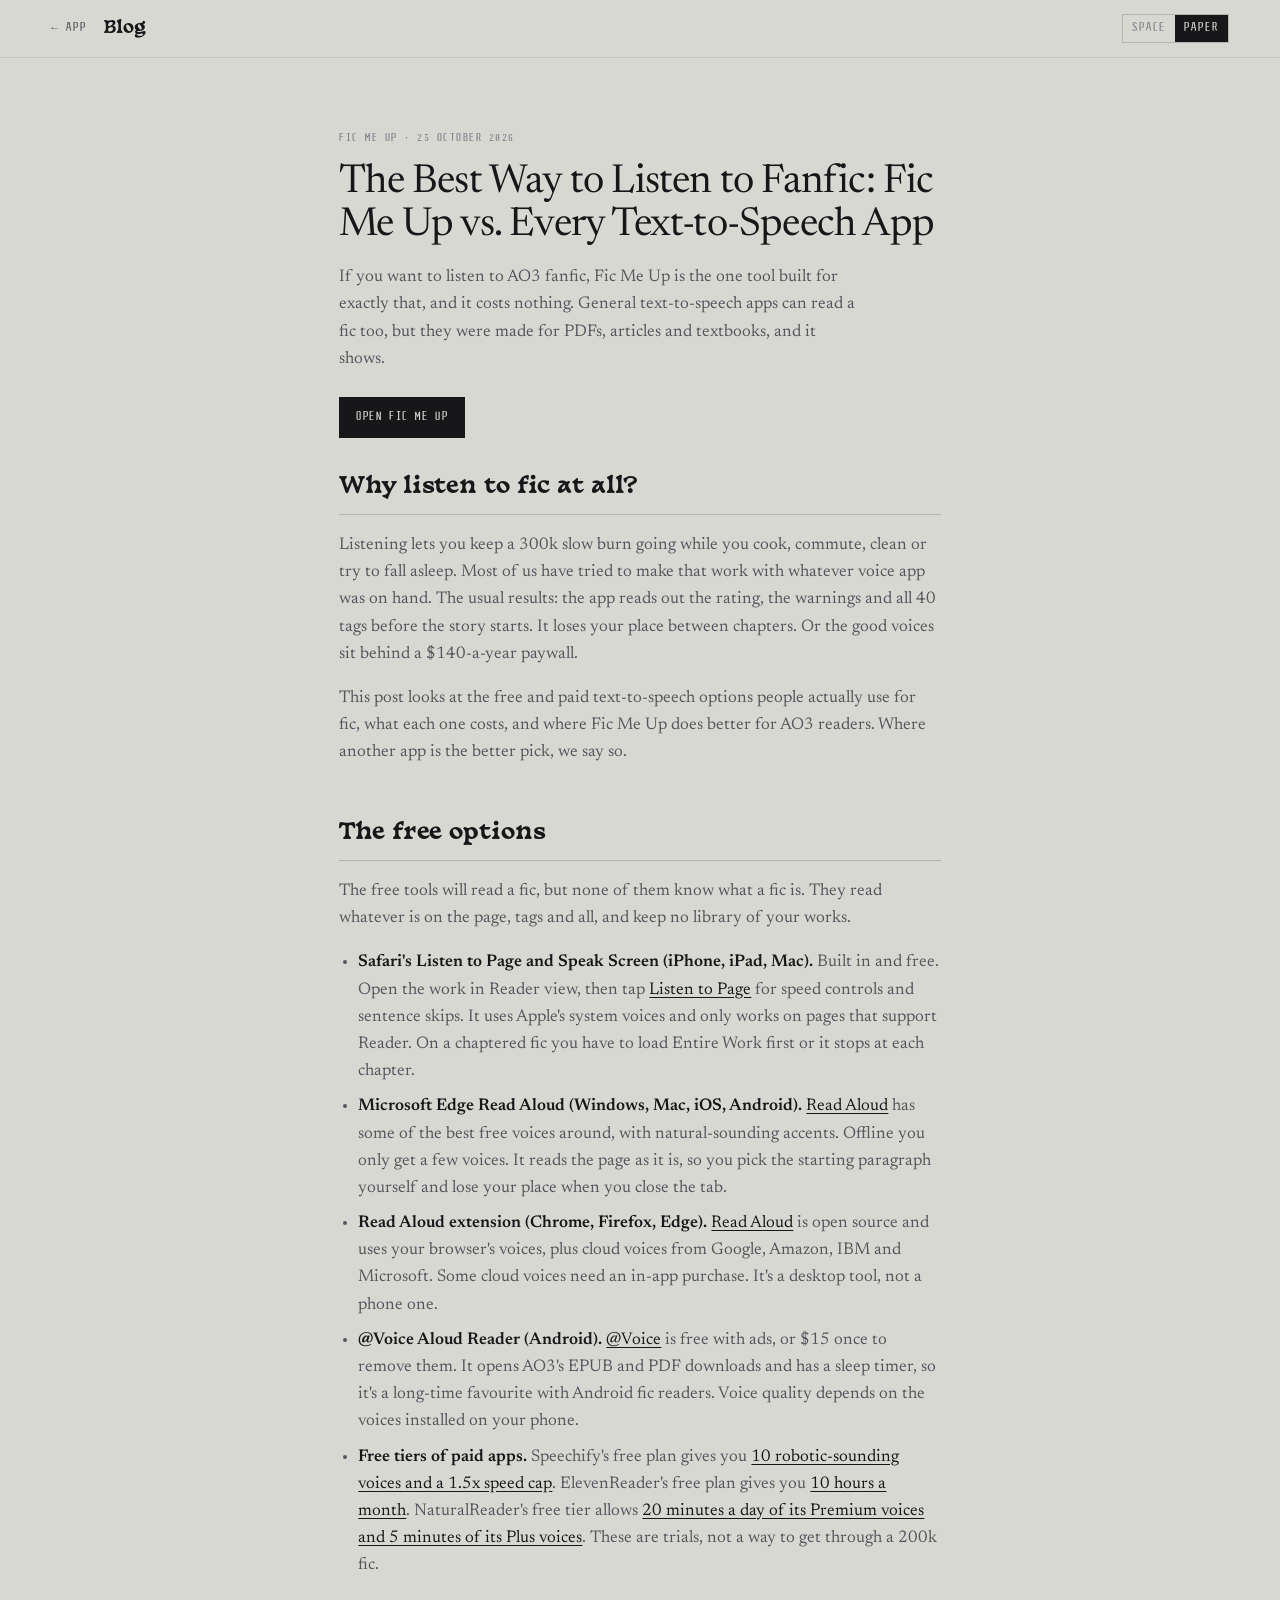
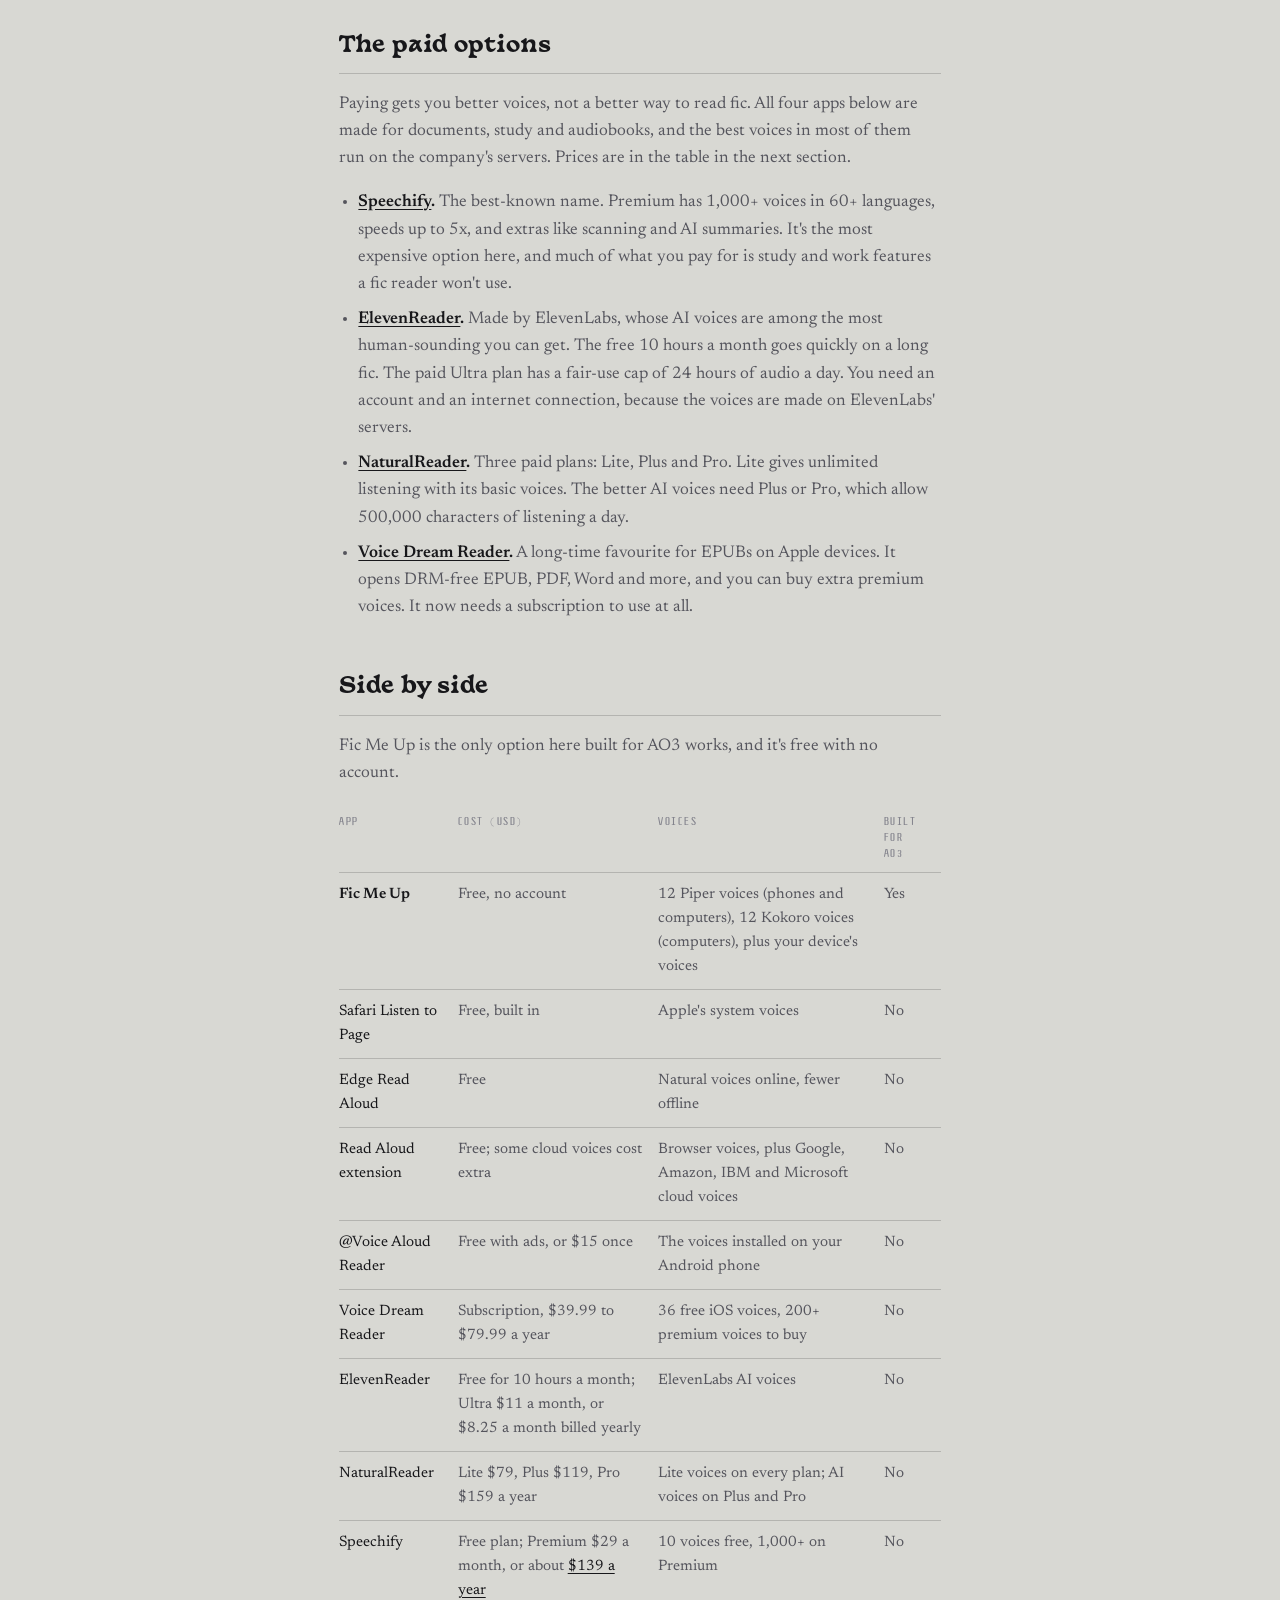
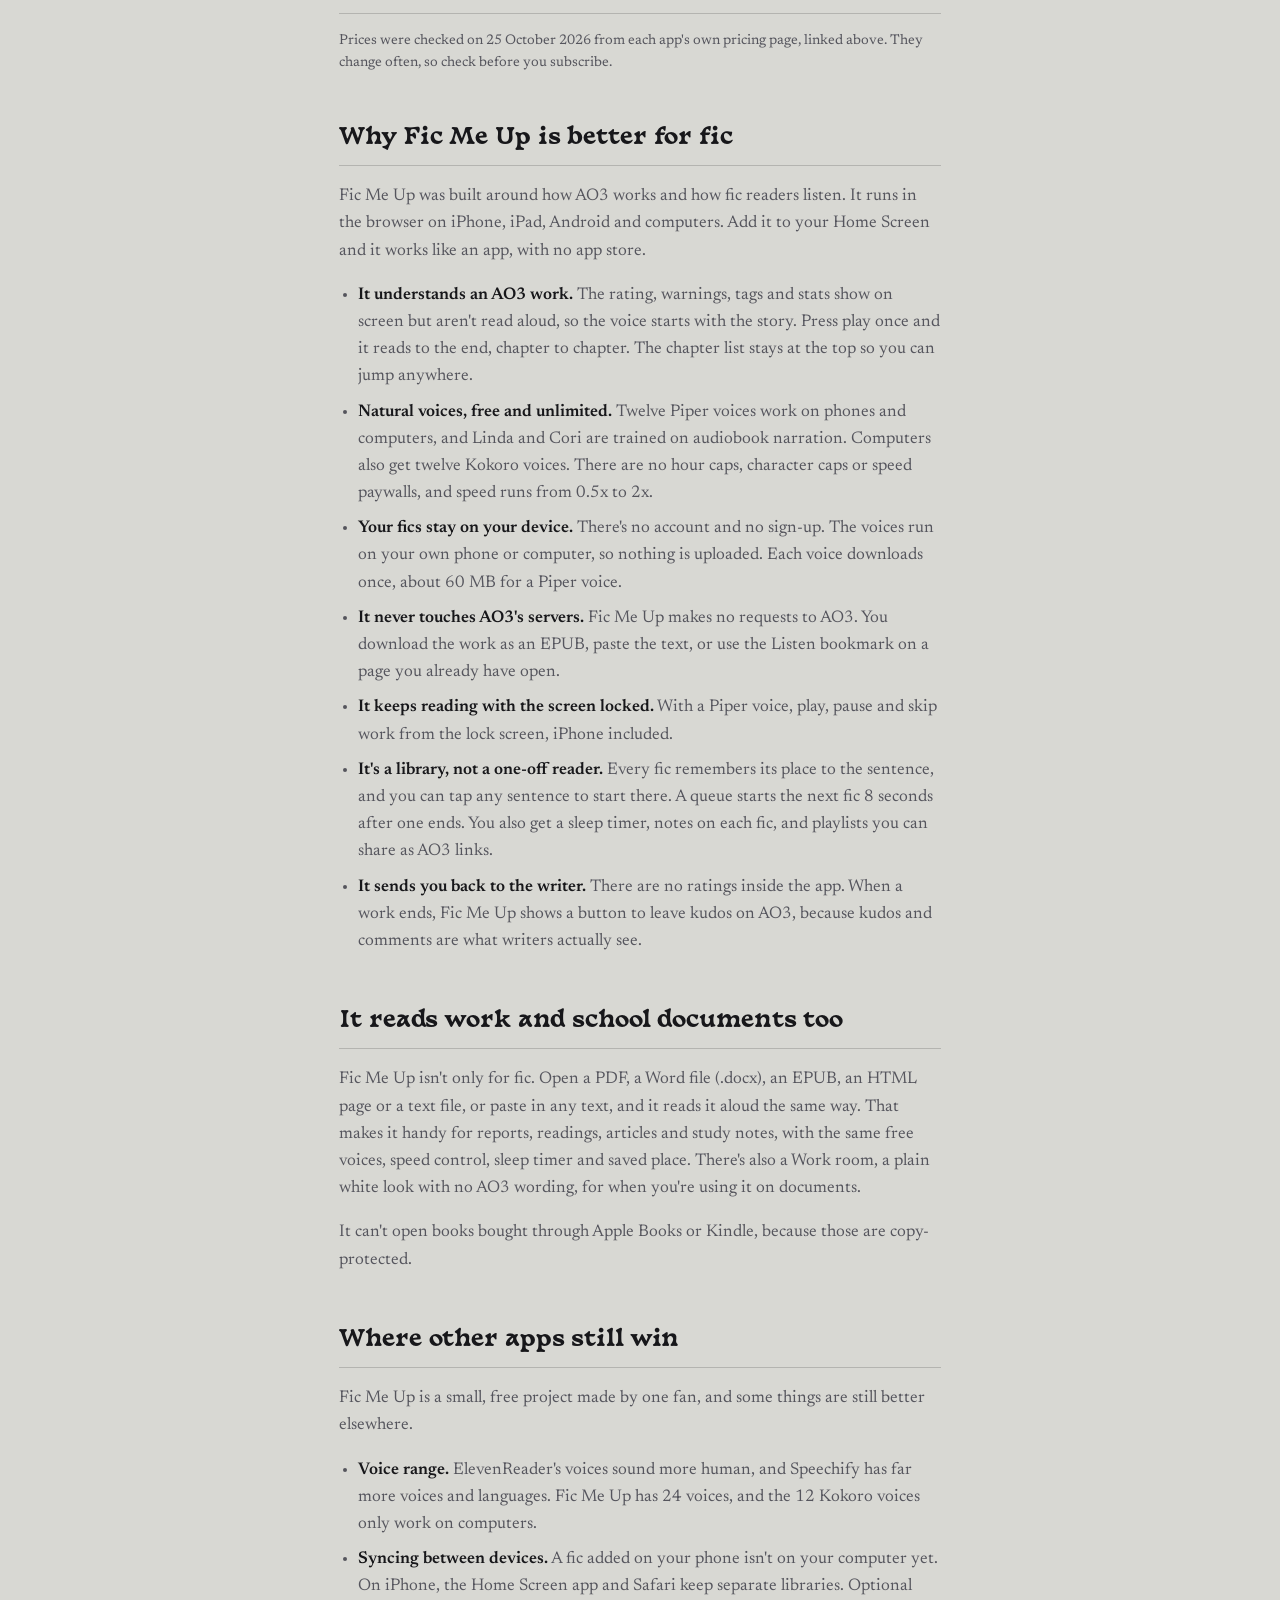
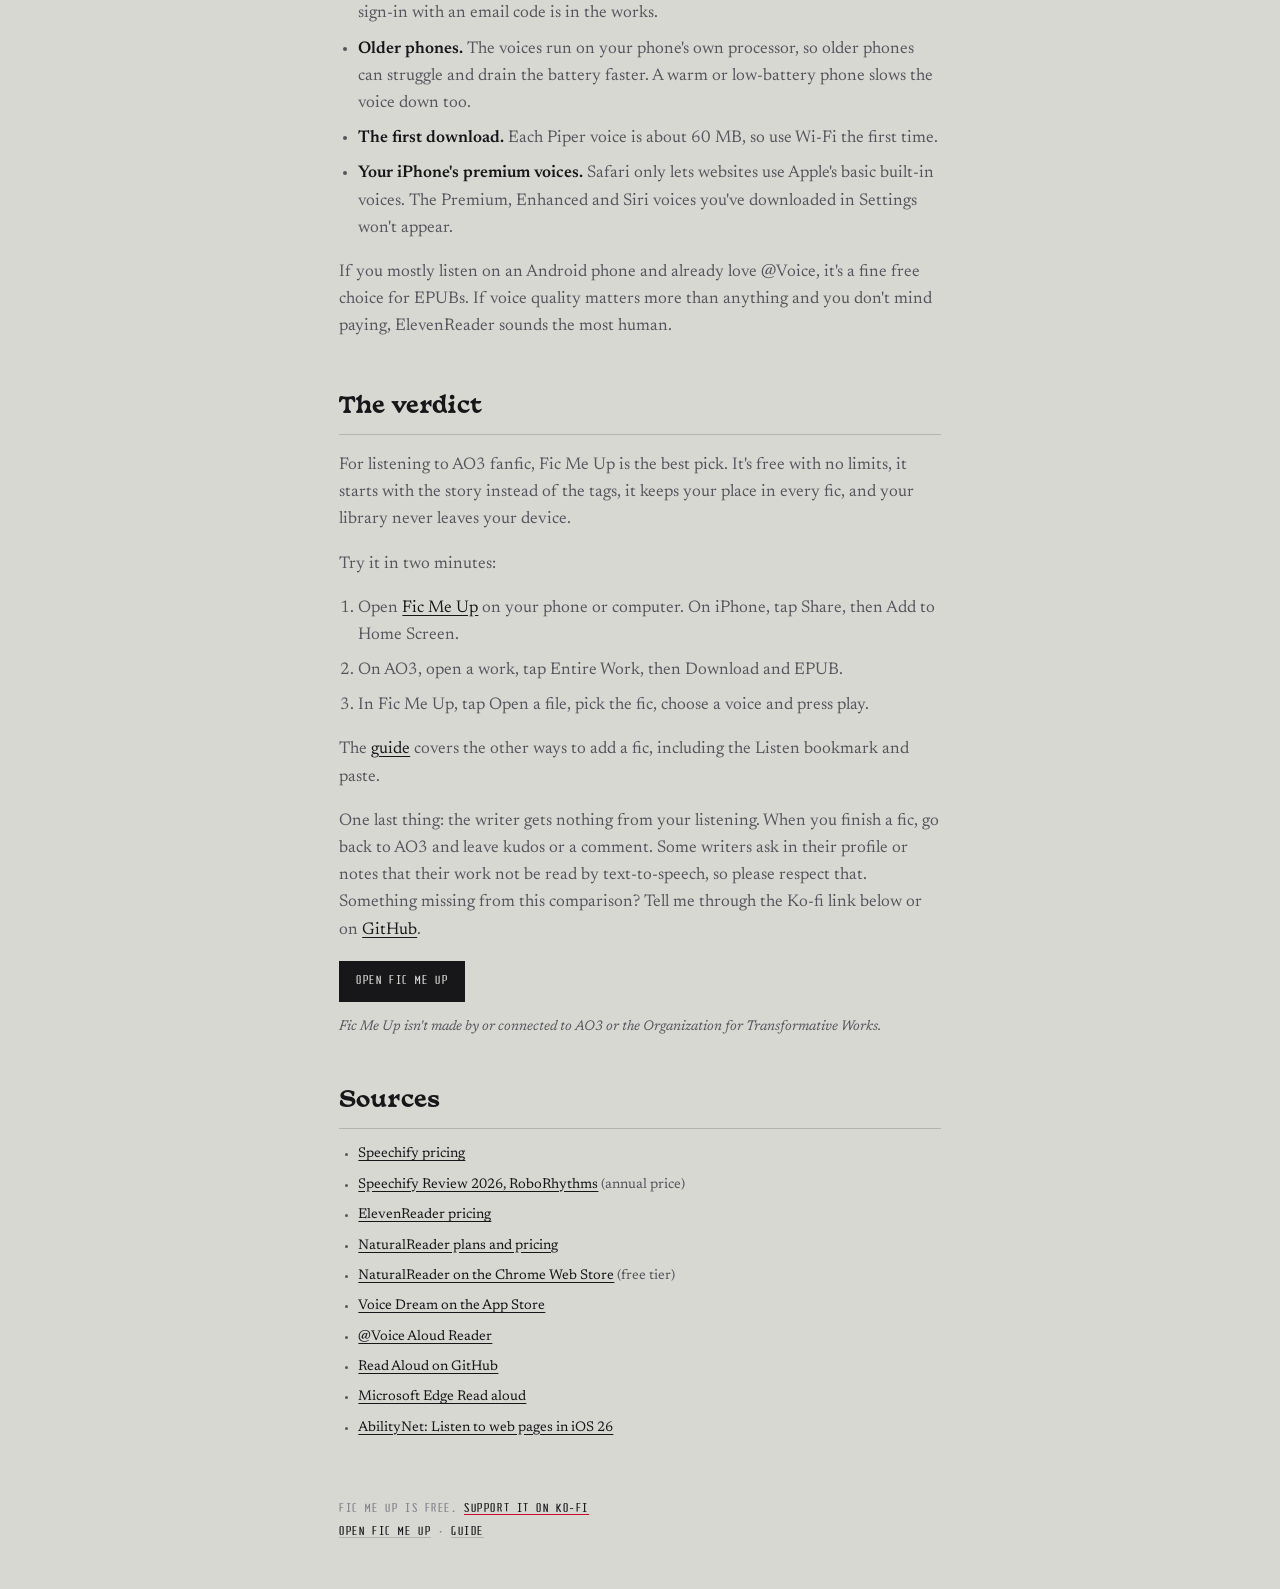
==== commit 10ee47a2: "Blog: add a section on reading work and school documents Co-Authored-By: Claude Sonnet 5.5 <noreply@" ====
--- a/blog/index.html
+++ b/blog/index.html
@@ -153,6 +153,12 @@
   </section>
 
   <section>
+    <div class="sechead"><h2>It reads work and school documents too</h2></div>
+    <p>Fic Me Up isn't only for fic. Open a PDF, a Word file (.docx), an EPUB, an HTML page or a text file, or paste in any text, and it reads it aloud the same way. That makes it handy for reports, readings, articles and study notes, with the same free voices, speed control, sleep timer and saved place. There's also a Work room, a plain white look with no AO3 wording, for when you're using it on documents.</p>
+    <p>It can't open books bought through Apple Books or Kindle, because those are copy-protected.</p>
+  </section>
+
+  <section>
     <div class="sechead"><h2>Where other apps still win</h2></div>
     <p>Fic Me Up is a small, free project made by one fan, and some things are still better elsewhere.</p>
     <ul>
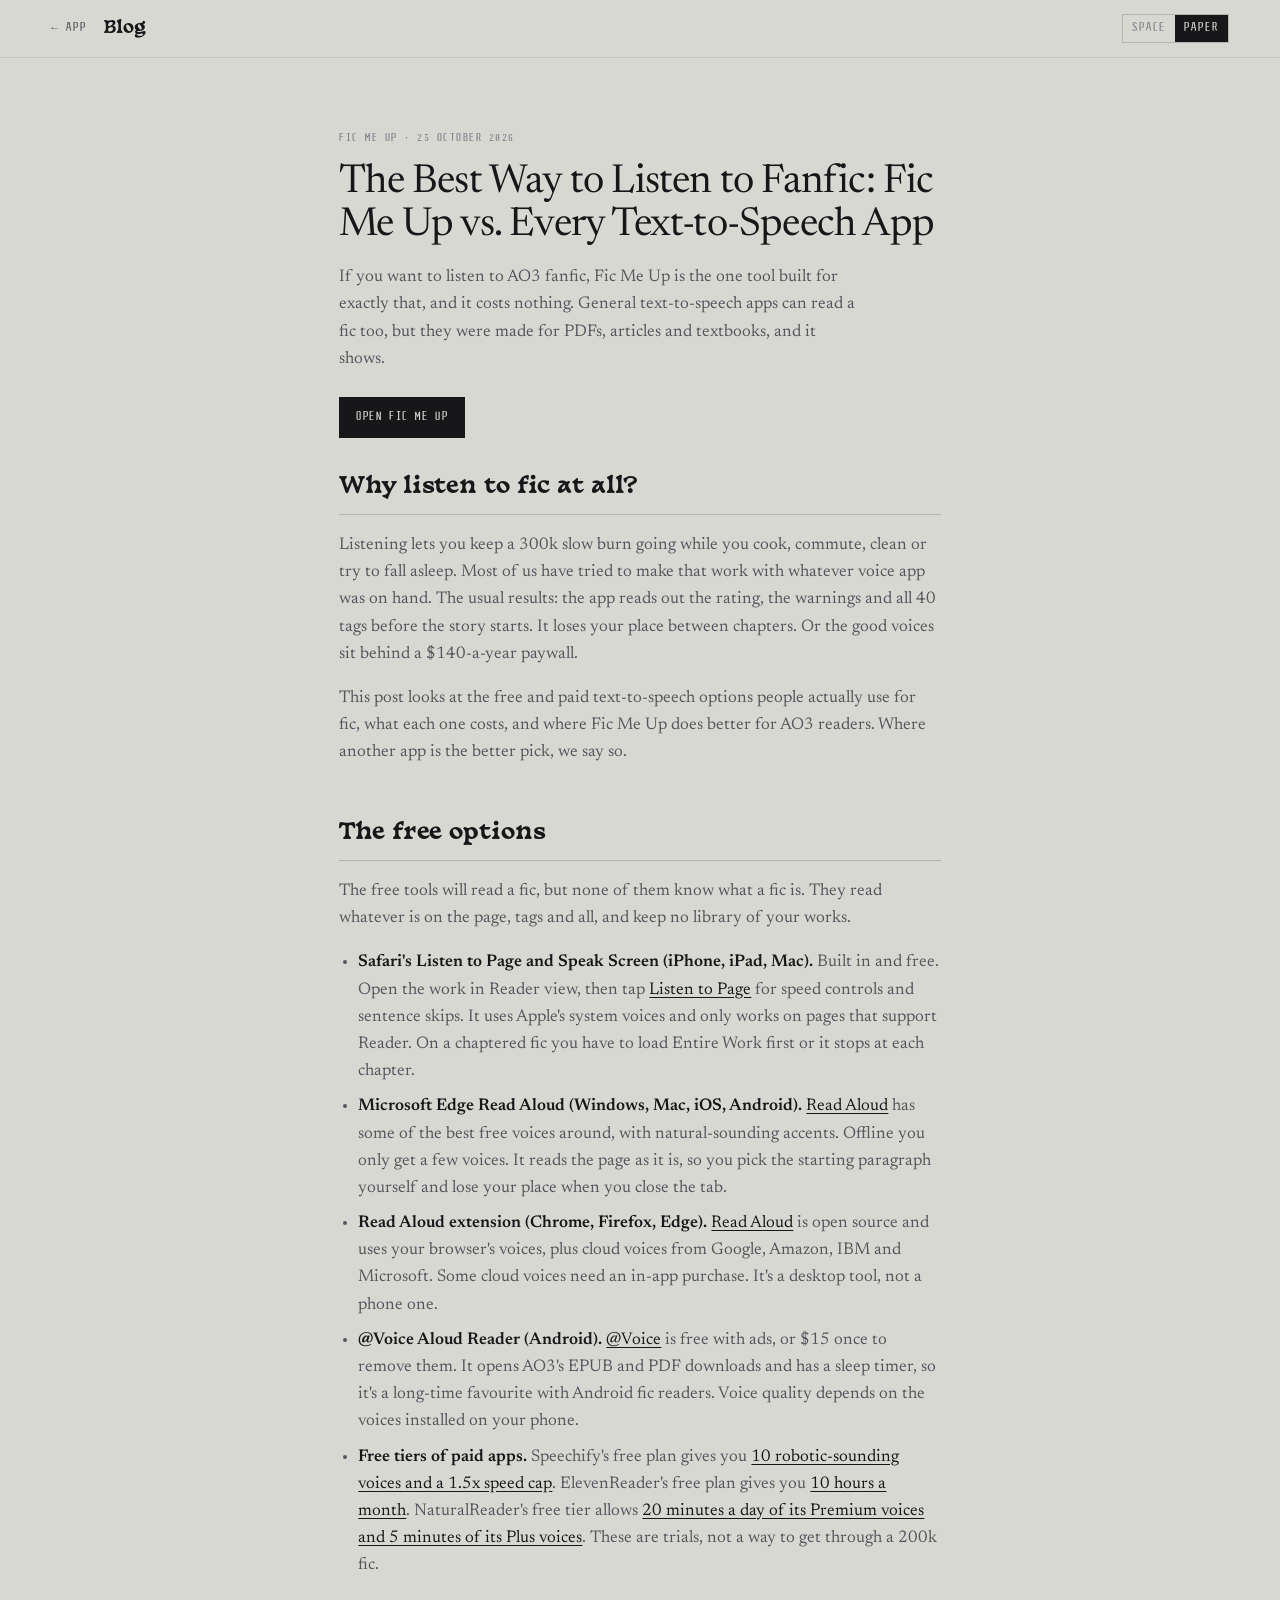
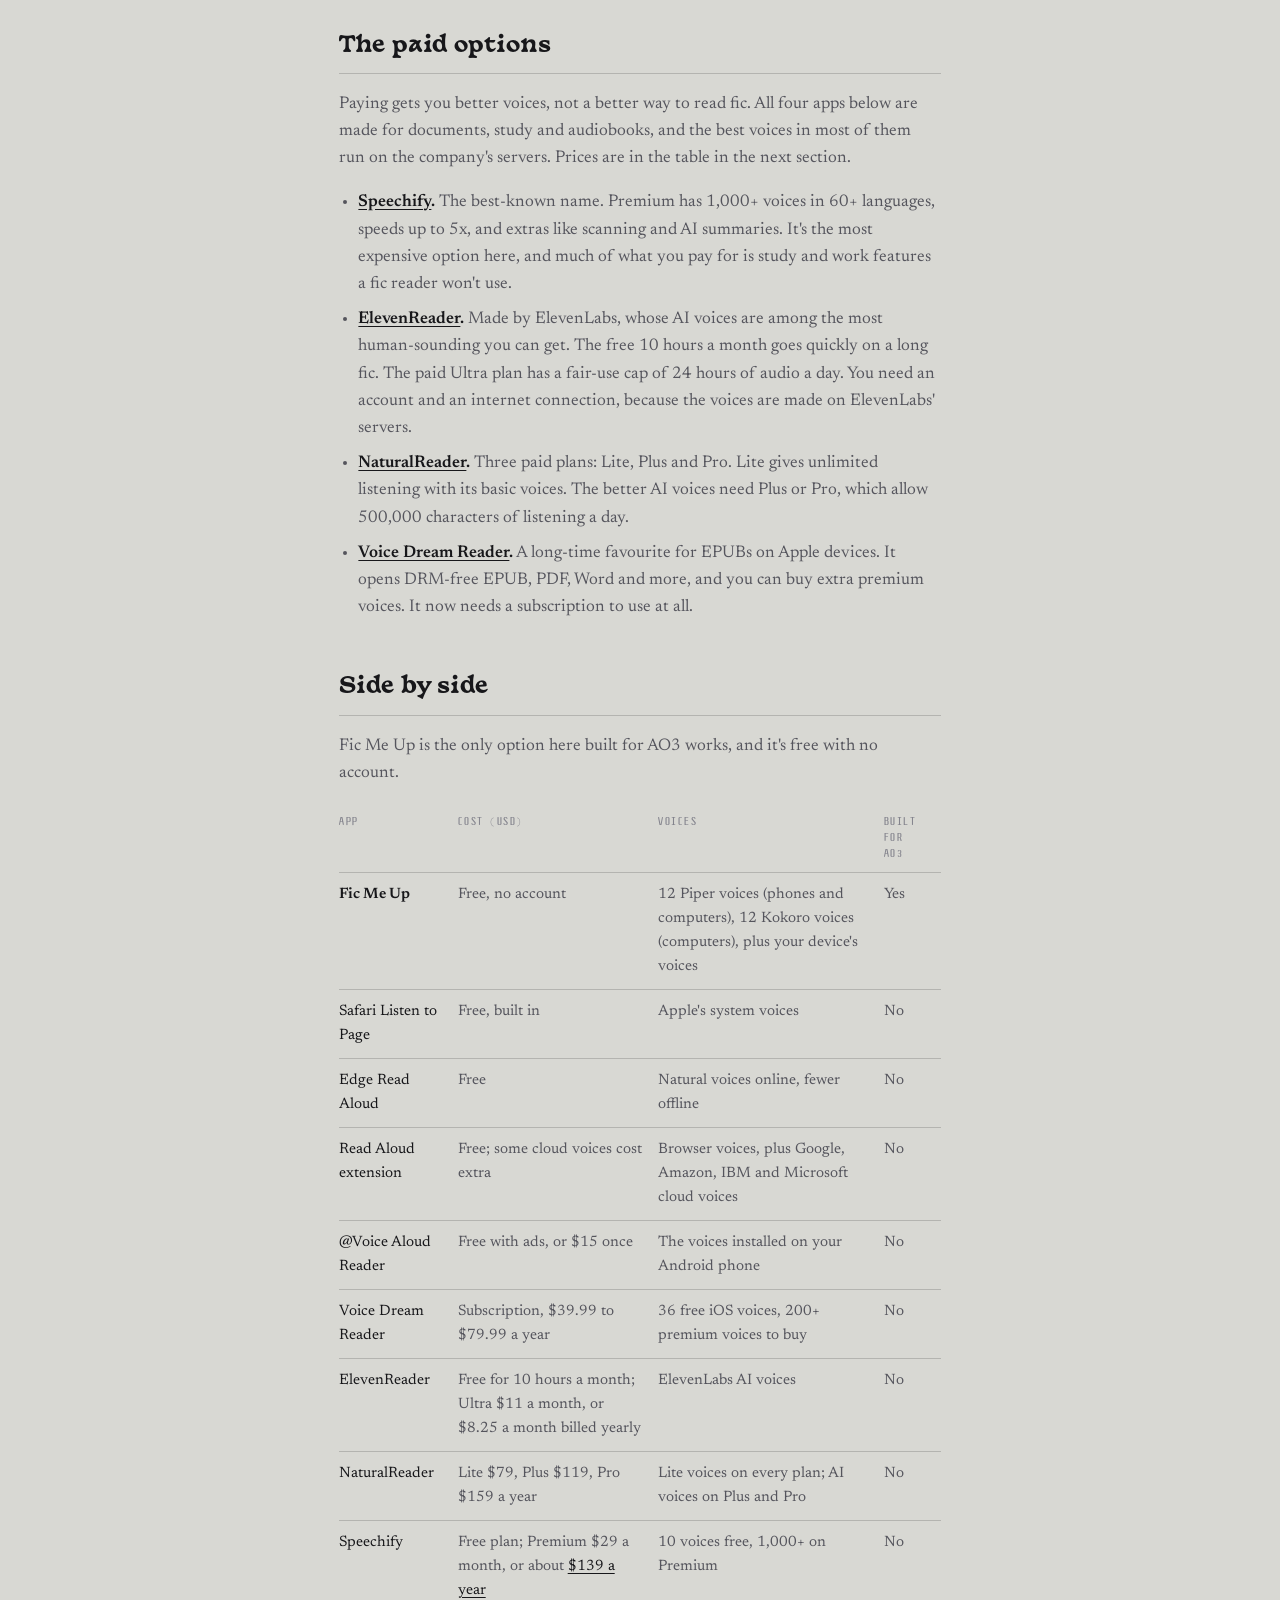
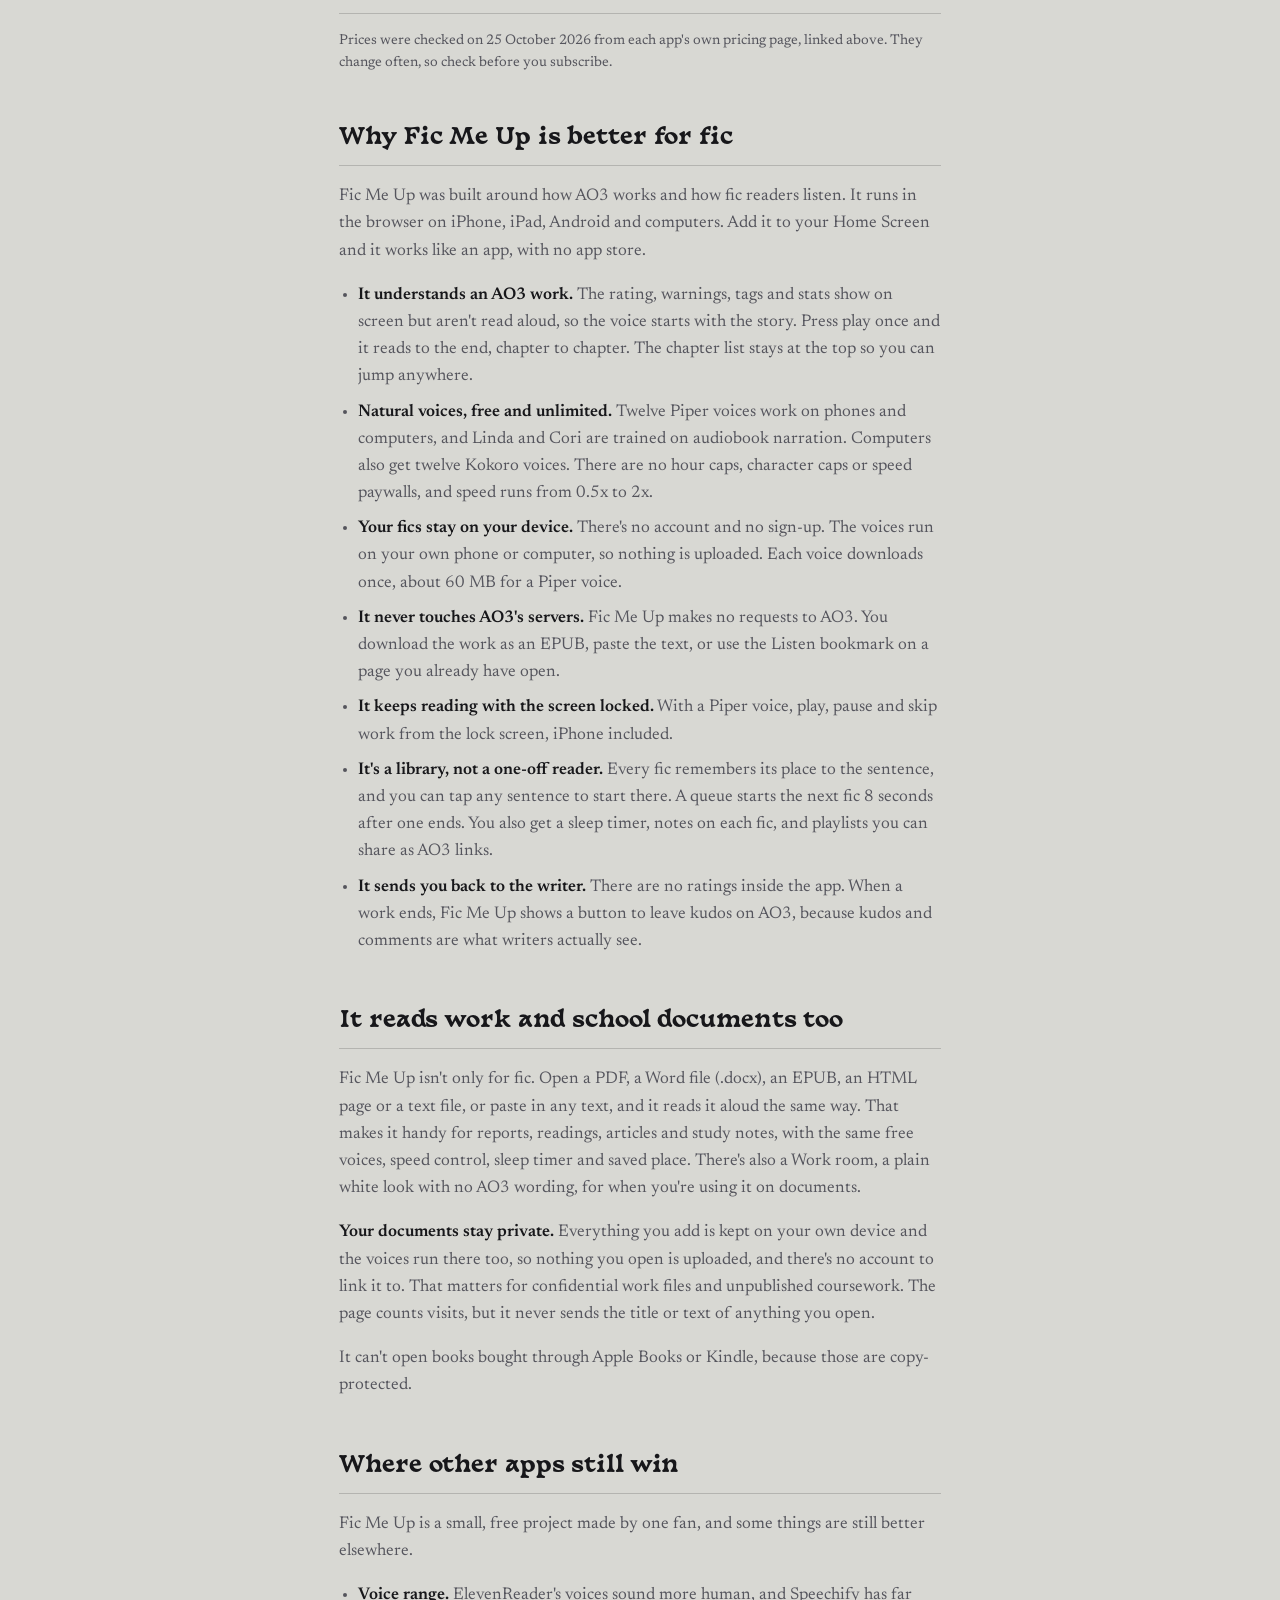
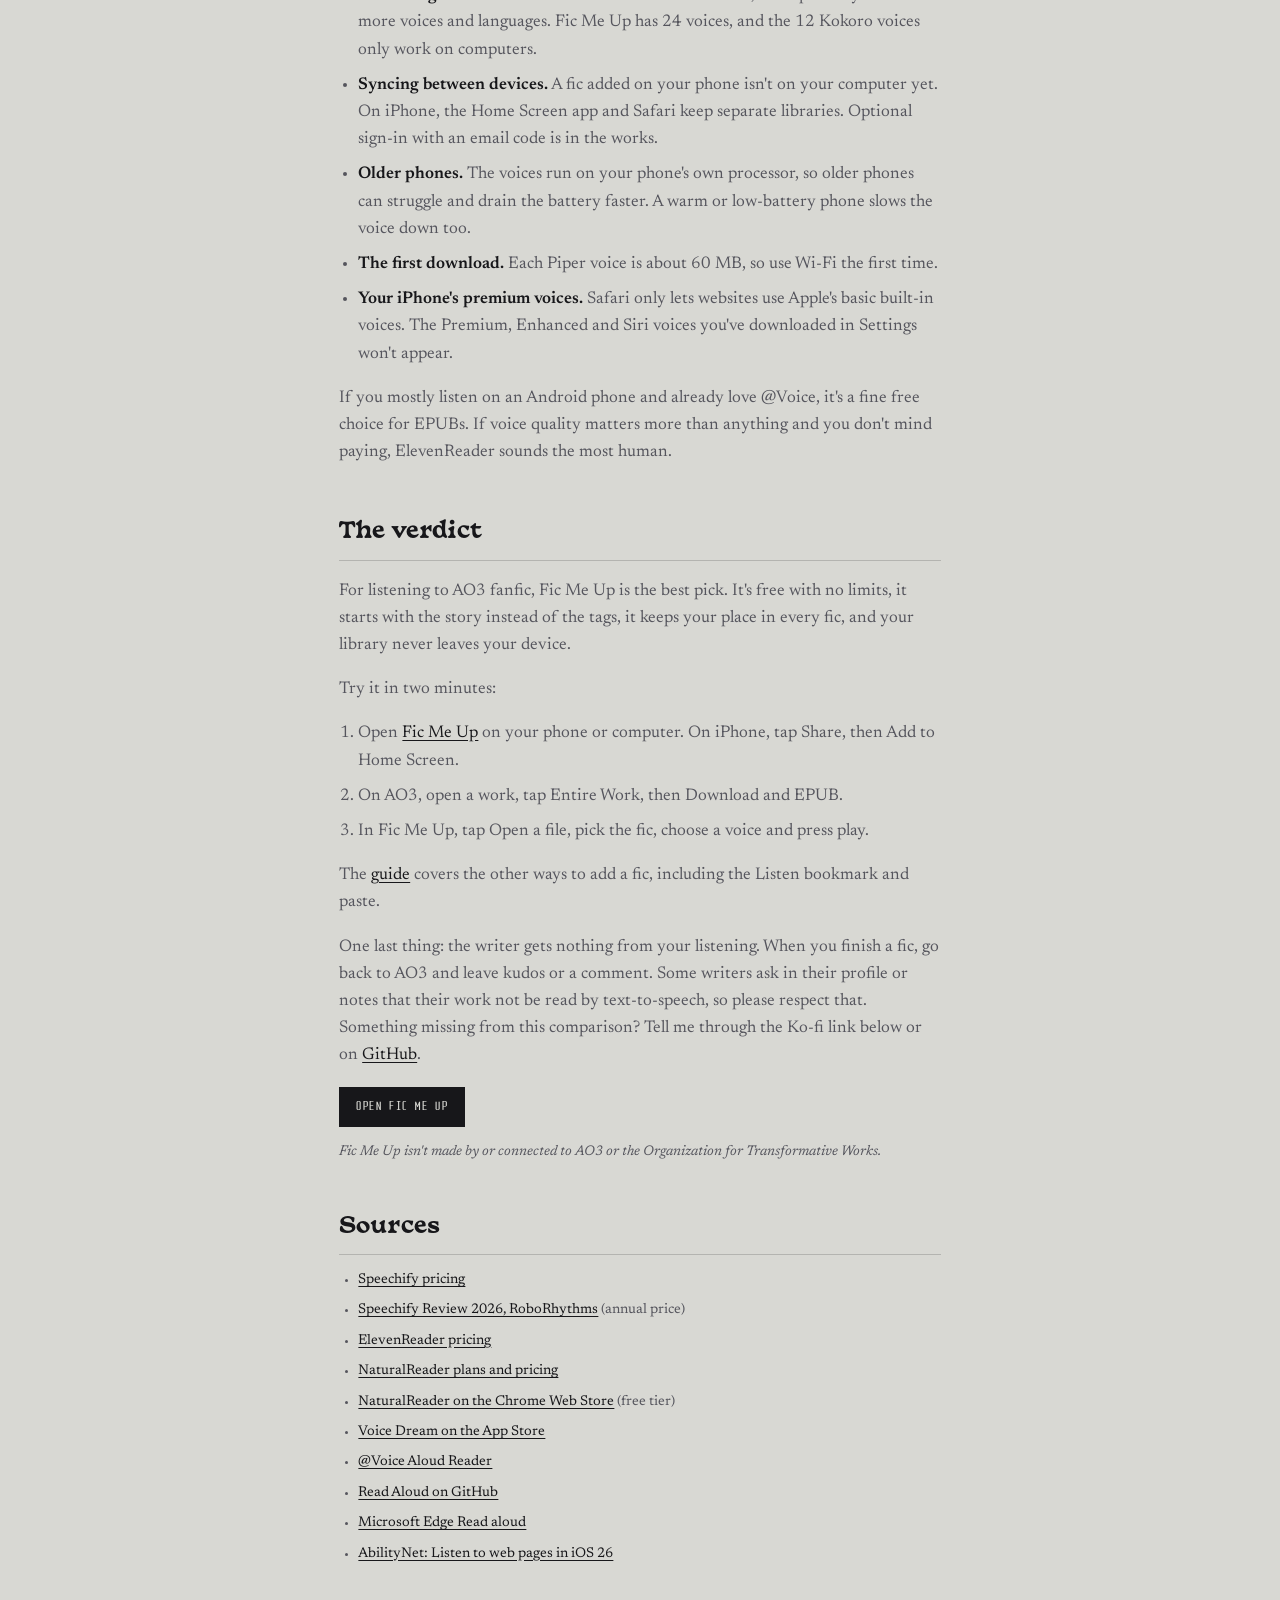
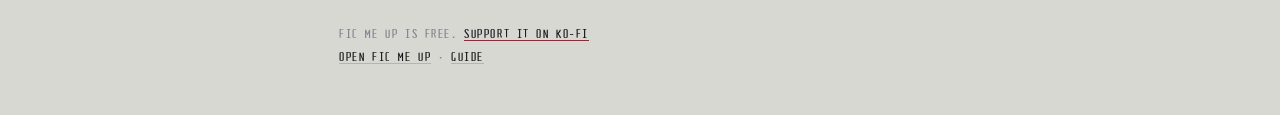
==== commit ce54cc17: "Blog: say documents stay private on the device Co-Authored-By: Claude Sonnet 5.5 <noreply@anthropic." ====
--- a/blog/index.html
+++ b/blog/index.html
@@ -155,6 +155,7 @@
   <section>
     <div class="sechead"><h2>It reads work and school documents too</h2></div>
     <p>Fic Me Up isn't only for fic. Open a PDF, a Word file (.docx), an EPUB, an HTML page or a text file, or paste in any text, and it reads it aloud the same way. That makes it handy for reports, readings, articles and study notes, with the same free voices, speed control, sleep timer and saved place. There's also a Work room, a plain white look with no AO3 wording, for when you're using it on documents.</p>
+    <p><b>Your documents stay private.</b> Everything you add is kept on your own device and the voices run there too, so nothing you open is uploaded, and there's no account to link it to. That matters for confidential work files and unpublished coursework. The page counts visits, but it never sends the title or text of anything you open.</p>
     <p>It can't open books bought through Apple Books or Kindle, because those are copy-protected.</p>
   </section>
 
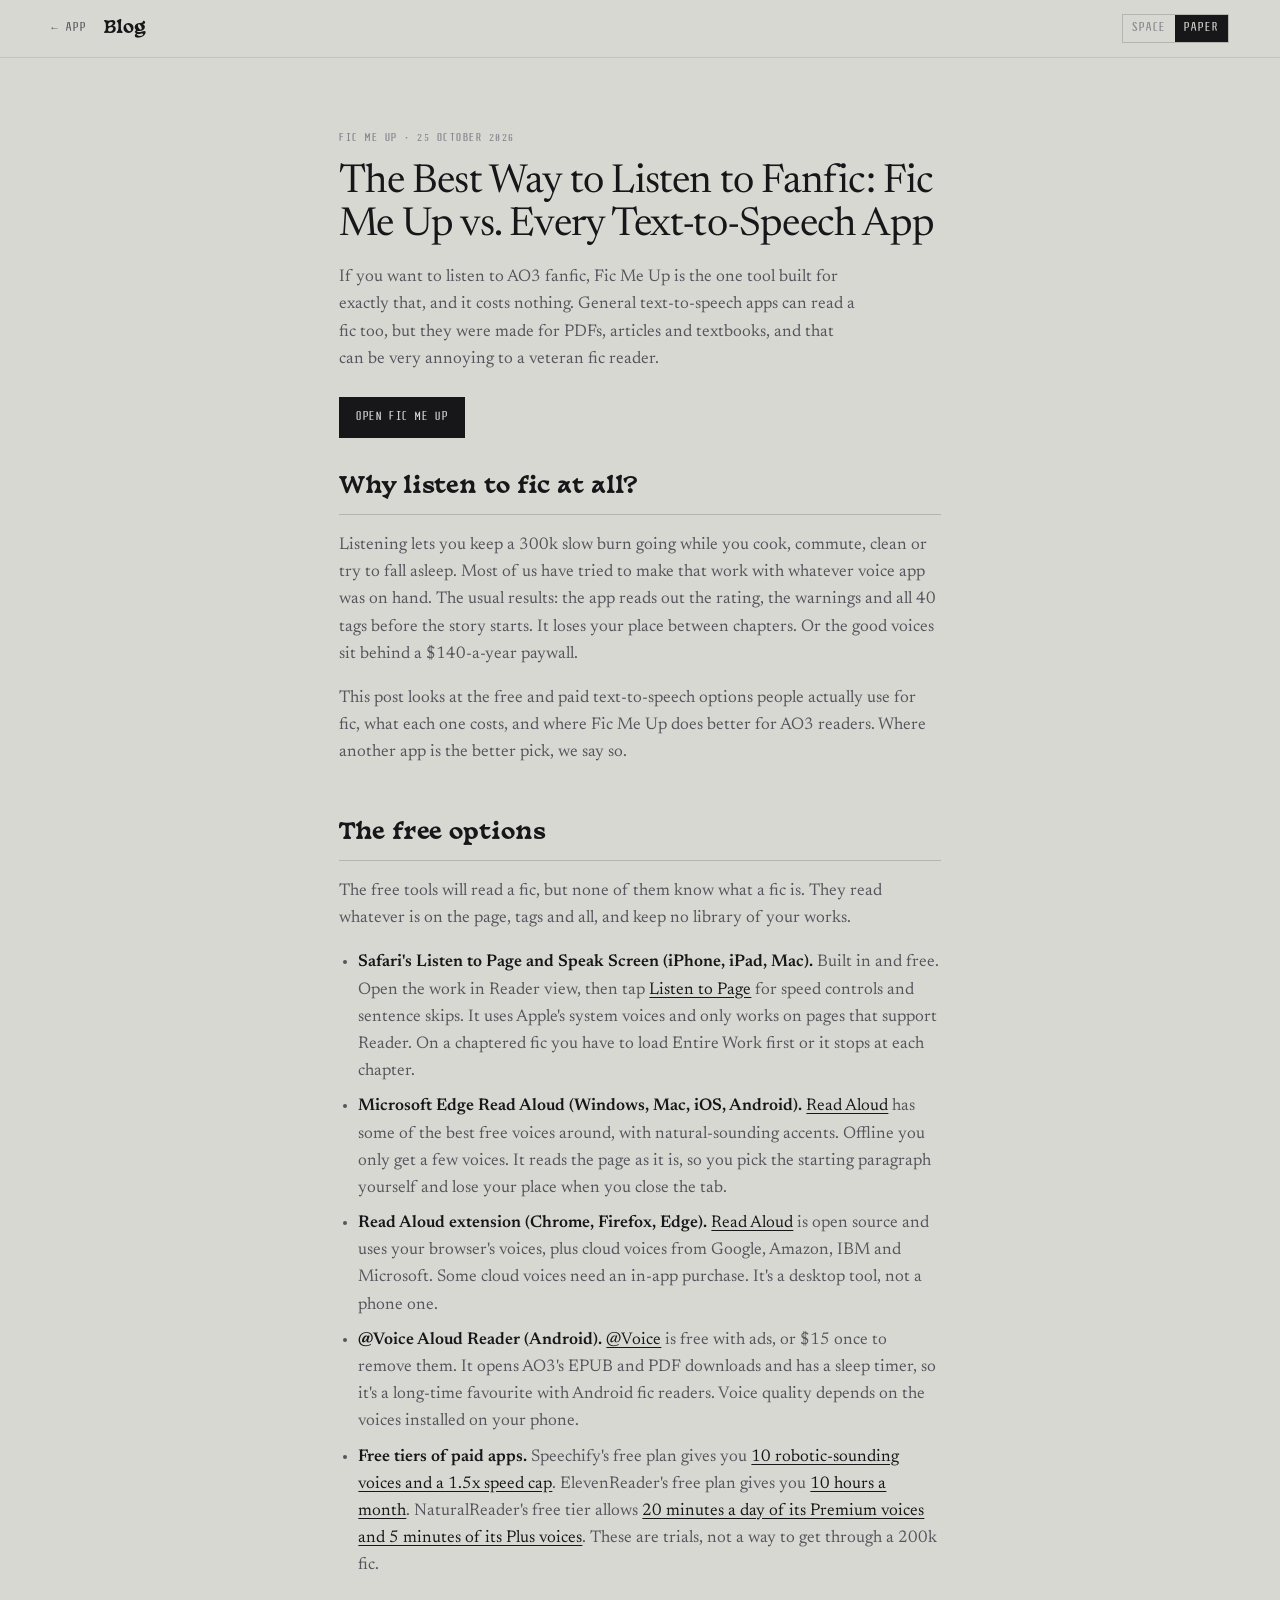
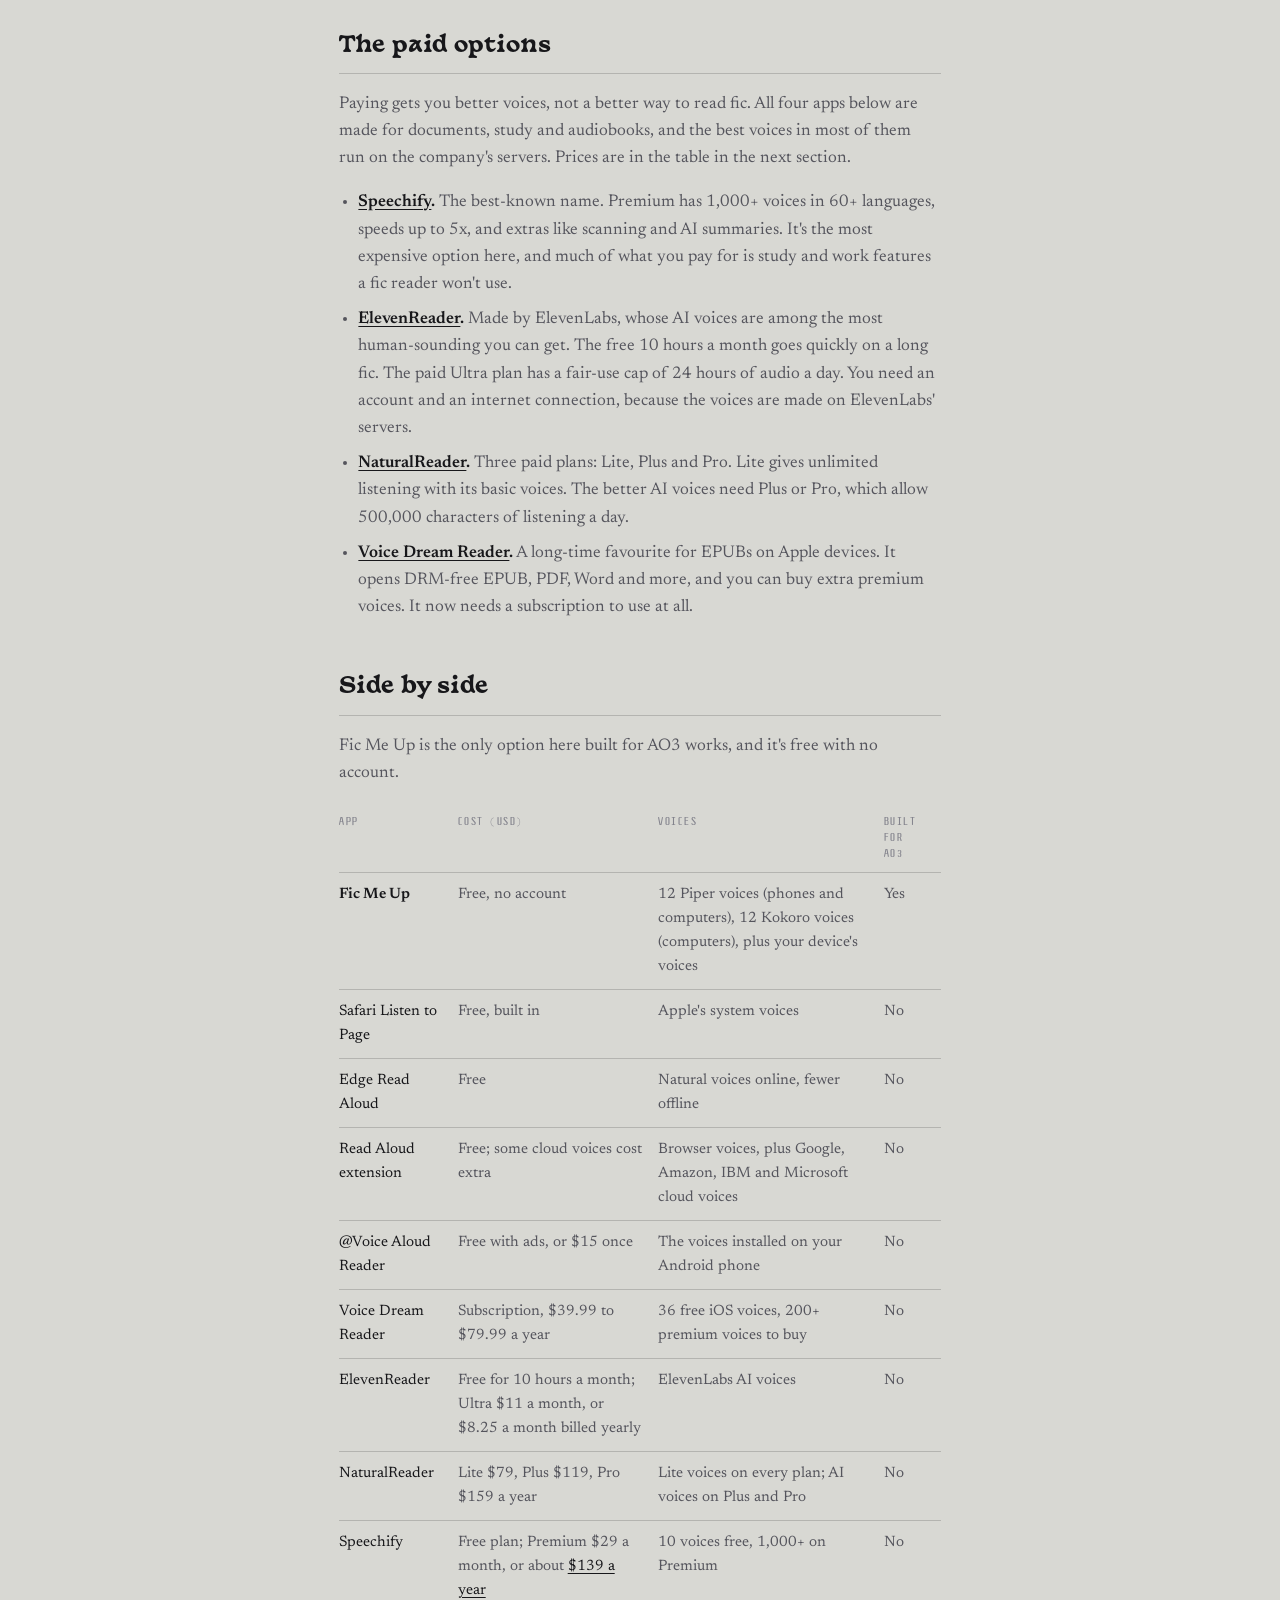
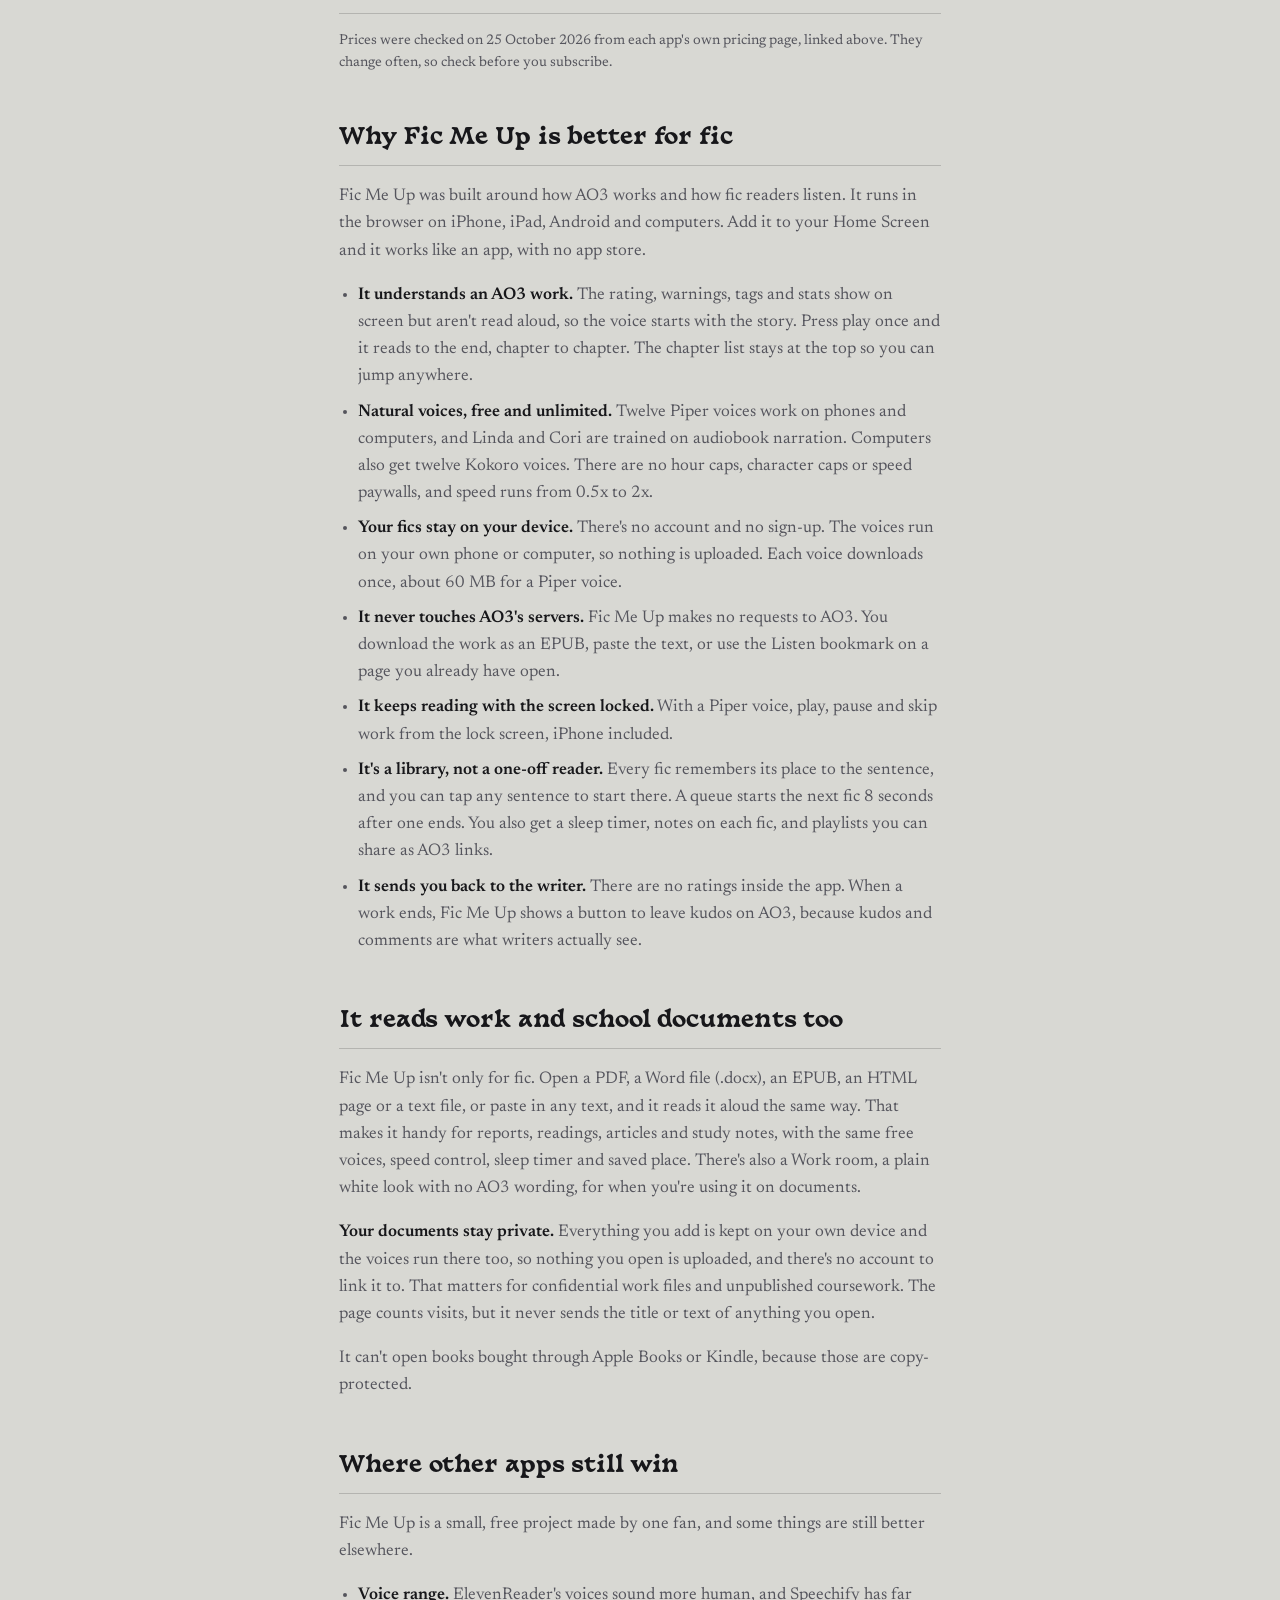
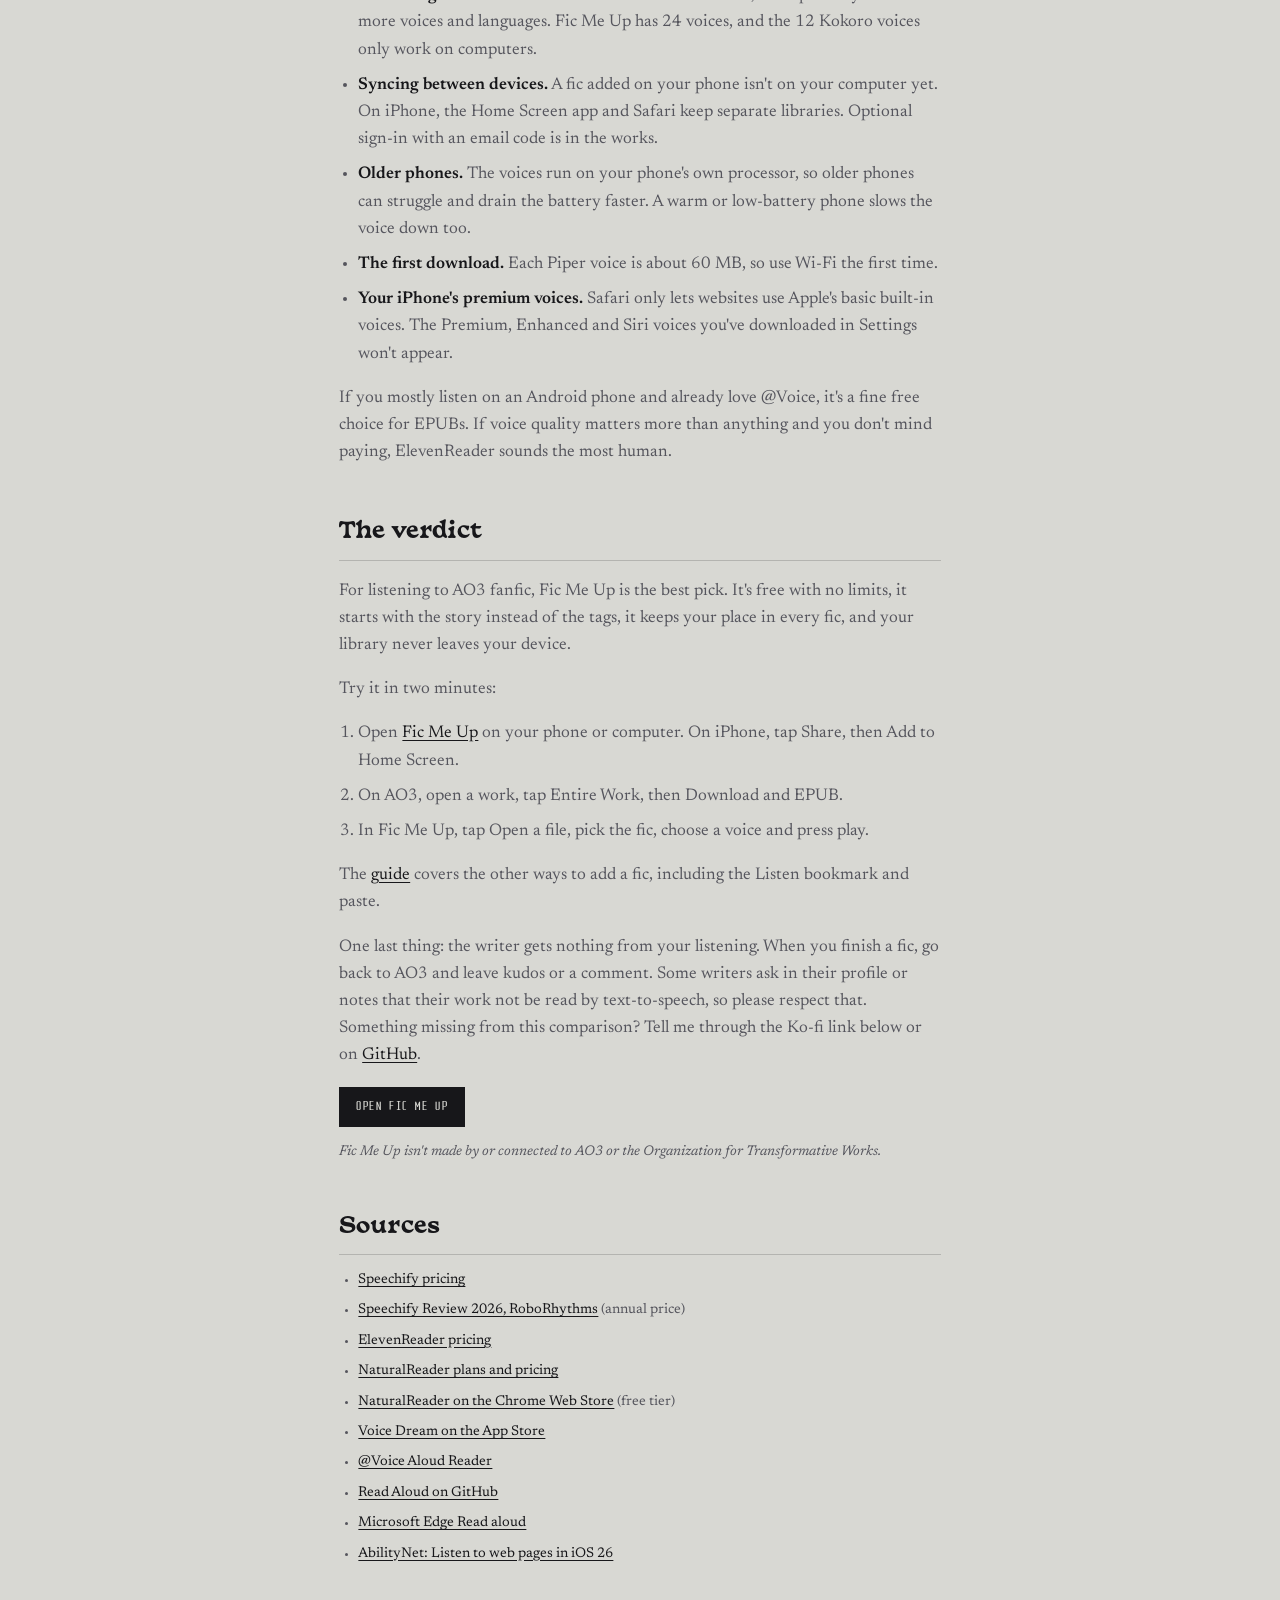
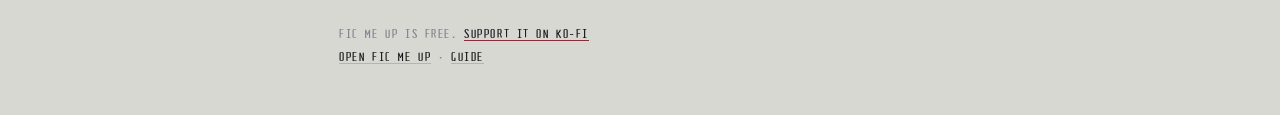
==== commit 2b143e80: "Blog: reword the intro sentence about general text-to-speech apps Co-Authored-By: Claude Sonnet 5.5 " ====
--- a/blog/index.html
+++ b/blog/index.html
@@ -83,7 +83,7 @@
   <section class="open">
     <p class="byline">Fic Me Up · 25 October 2026</p>
     <h1>The Best Way to Listen to Fanfic: Fic Me Up vs. Every Text-to-Speech App</h1>
-    <p>If you want to listen to AO3 fanfic, Fic Me Up is the one tool built for exactly that, and it costs nothing. General text-to-speech apps can read a fic too, but they were made for PDFs, articles and textbooks, and it shows.</p>
+    <p>If you want to listen to AO3 fanfic, Fic Me Up is the one tool built for exactly that, and it costs nothing. General text-to-speech apps can read a fic too, but they were made for PDFs, articles and textbooks, and that can be very annoying to a veteran fic reader.</p>
     <div class="cta"><a class="primary-btn" href="../">Open Fic Me Up</a></div>
   </section>
 
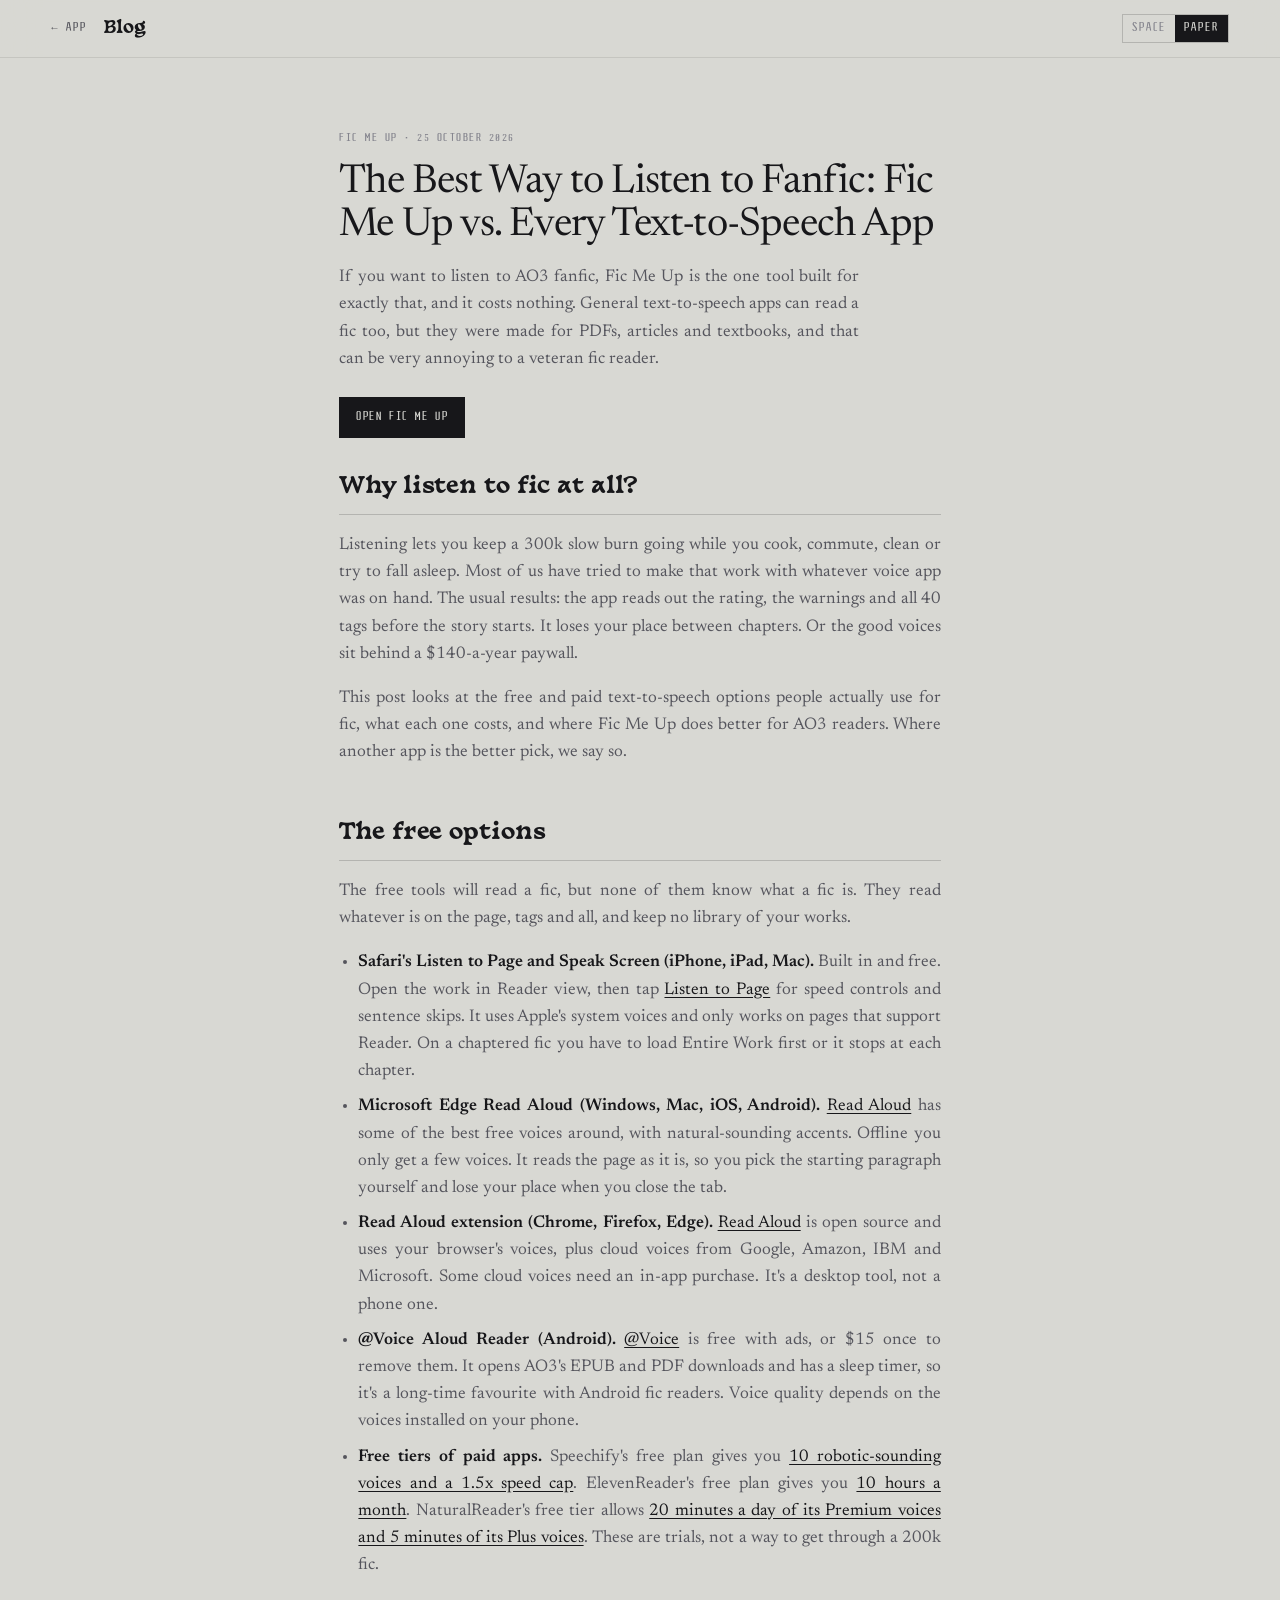
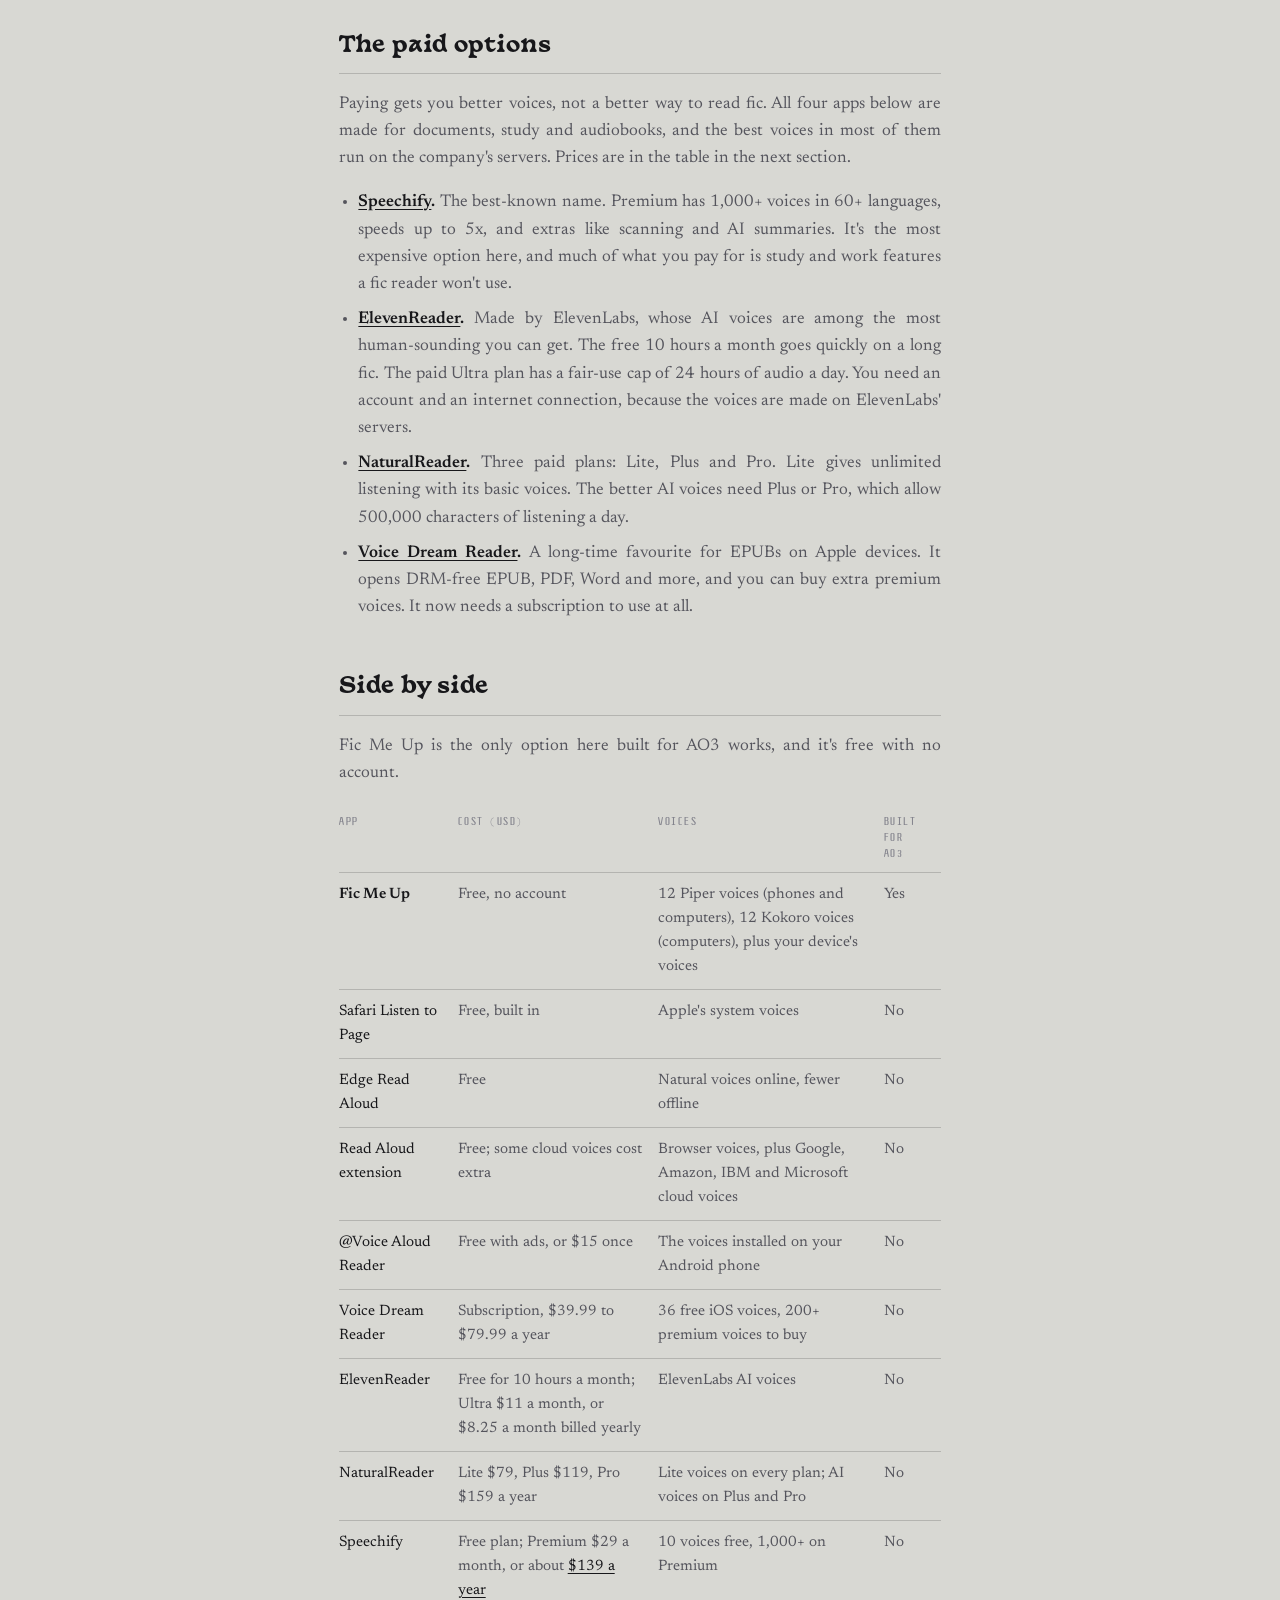
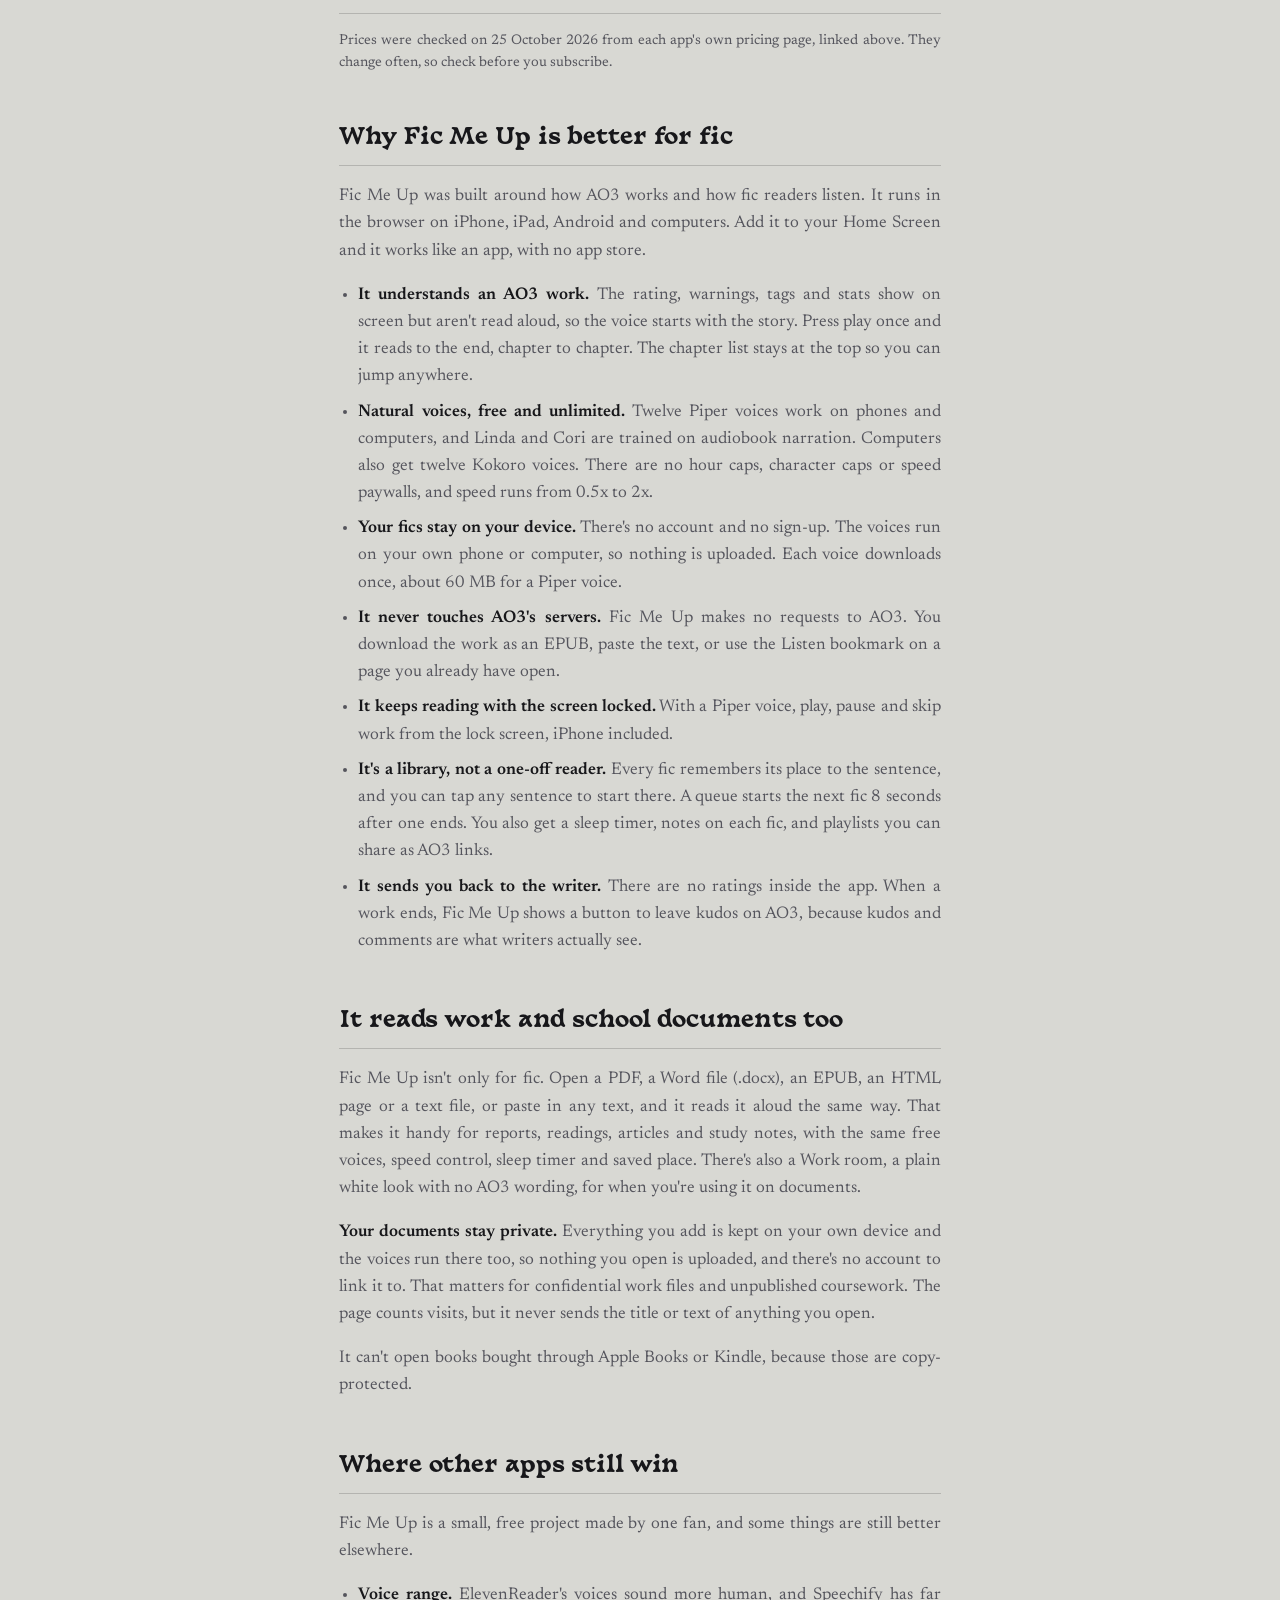
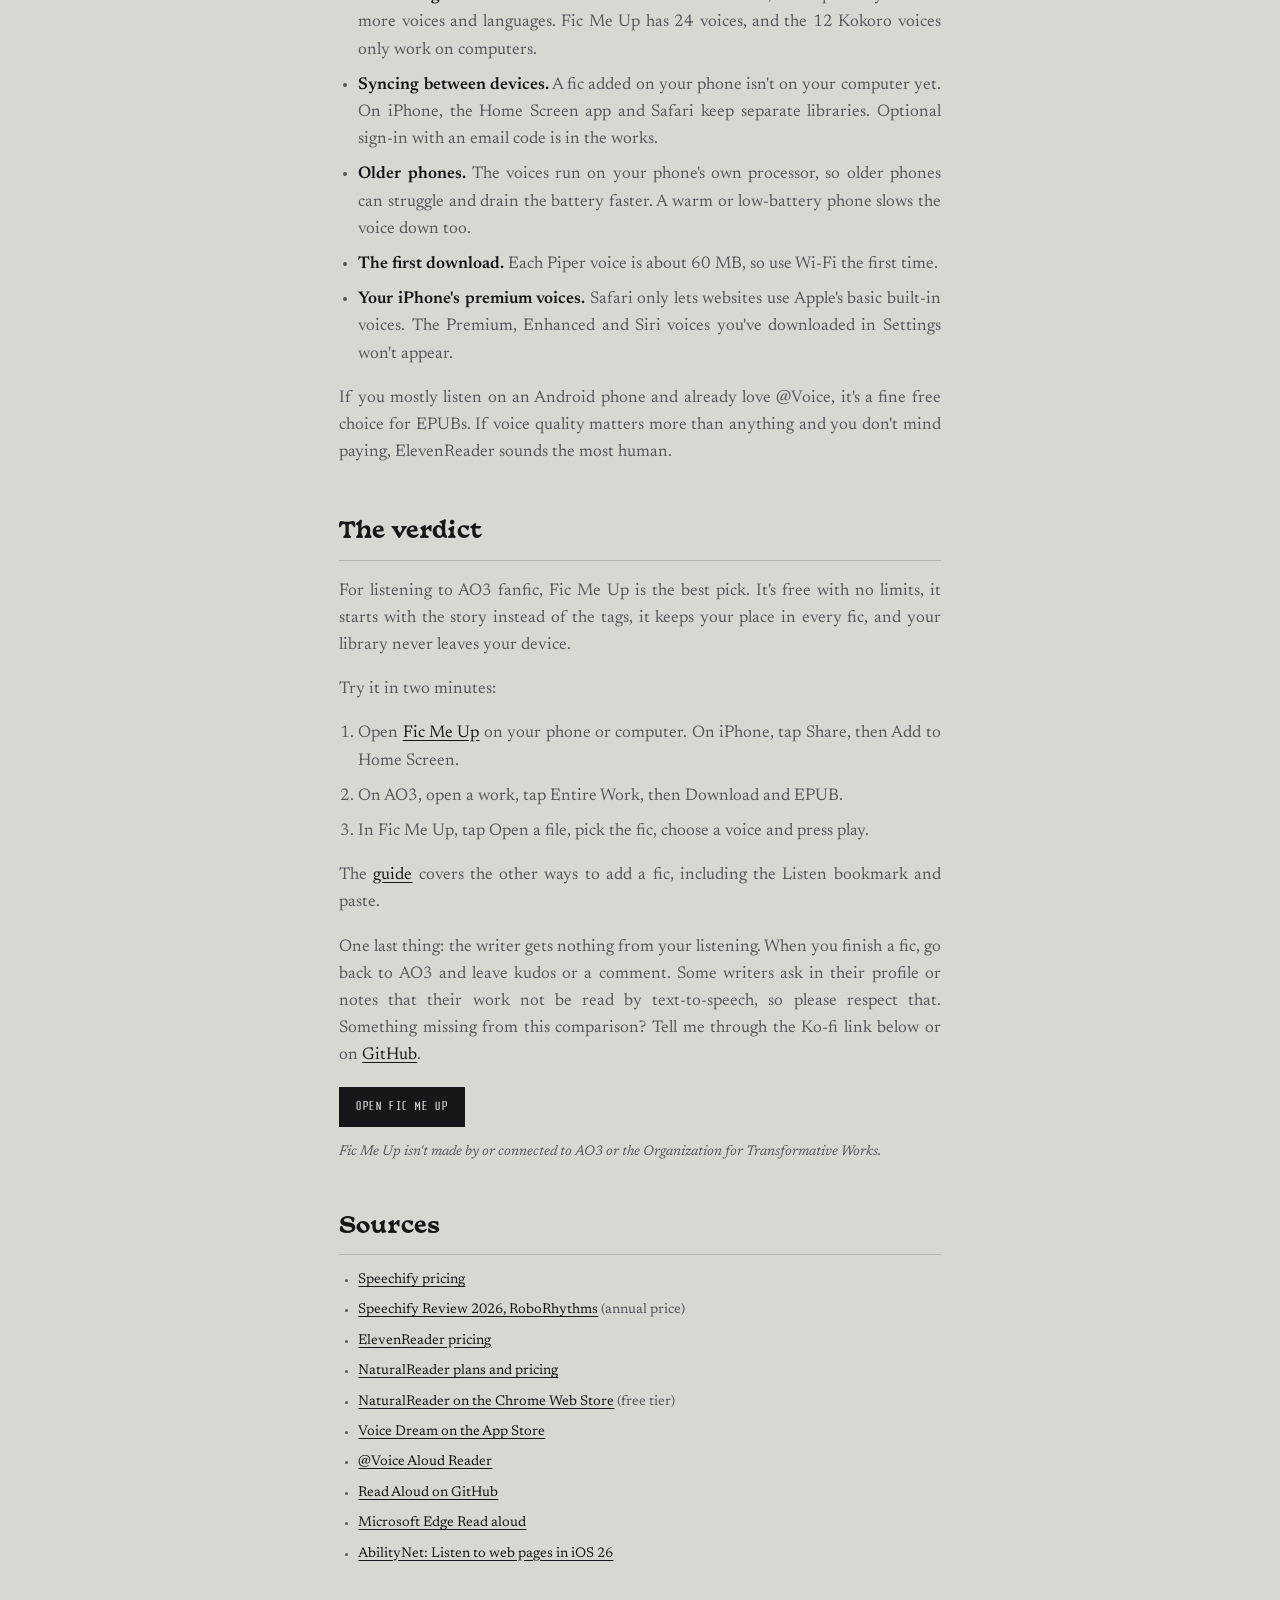
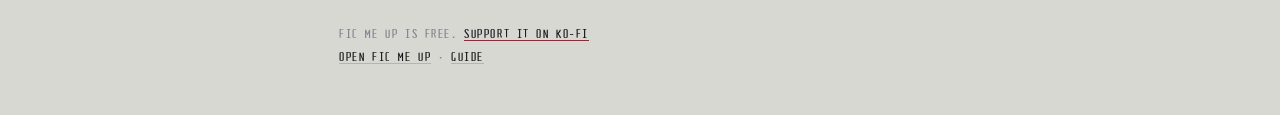
==== commit 48893227: "Blog: justify body text Co-Authored-By: Claude Sonnet 5.5 <noreply@anthropic.com>" ====
--- a/blog/index.html
+++ b/blog/index.html
@@ -60,6 +60,8 @@
   .guide th { font-family: var(--mono); font-size: 10px; letter-spacing: 0.15em; text-transform: uppercase; color: var(--faint); font-weight: 400; }
   .guide td:first-child { color: var(--ink); }
   .guide .note { font-size: 14px; }
+  .guide p, .guide li { text-align: justify; hyphens: auto; -webkit-hyphens: auto; }
+  .guide td, .guide th, .guide .byline { text-align: left; hyphens: manual; }
 </style>
 <script data-goatcounter="https://ficmeup.goatcounter.com/count" async src="https://gc.zgo.at/count.js"></script>
 </head>
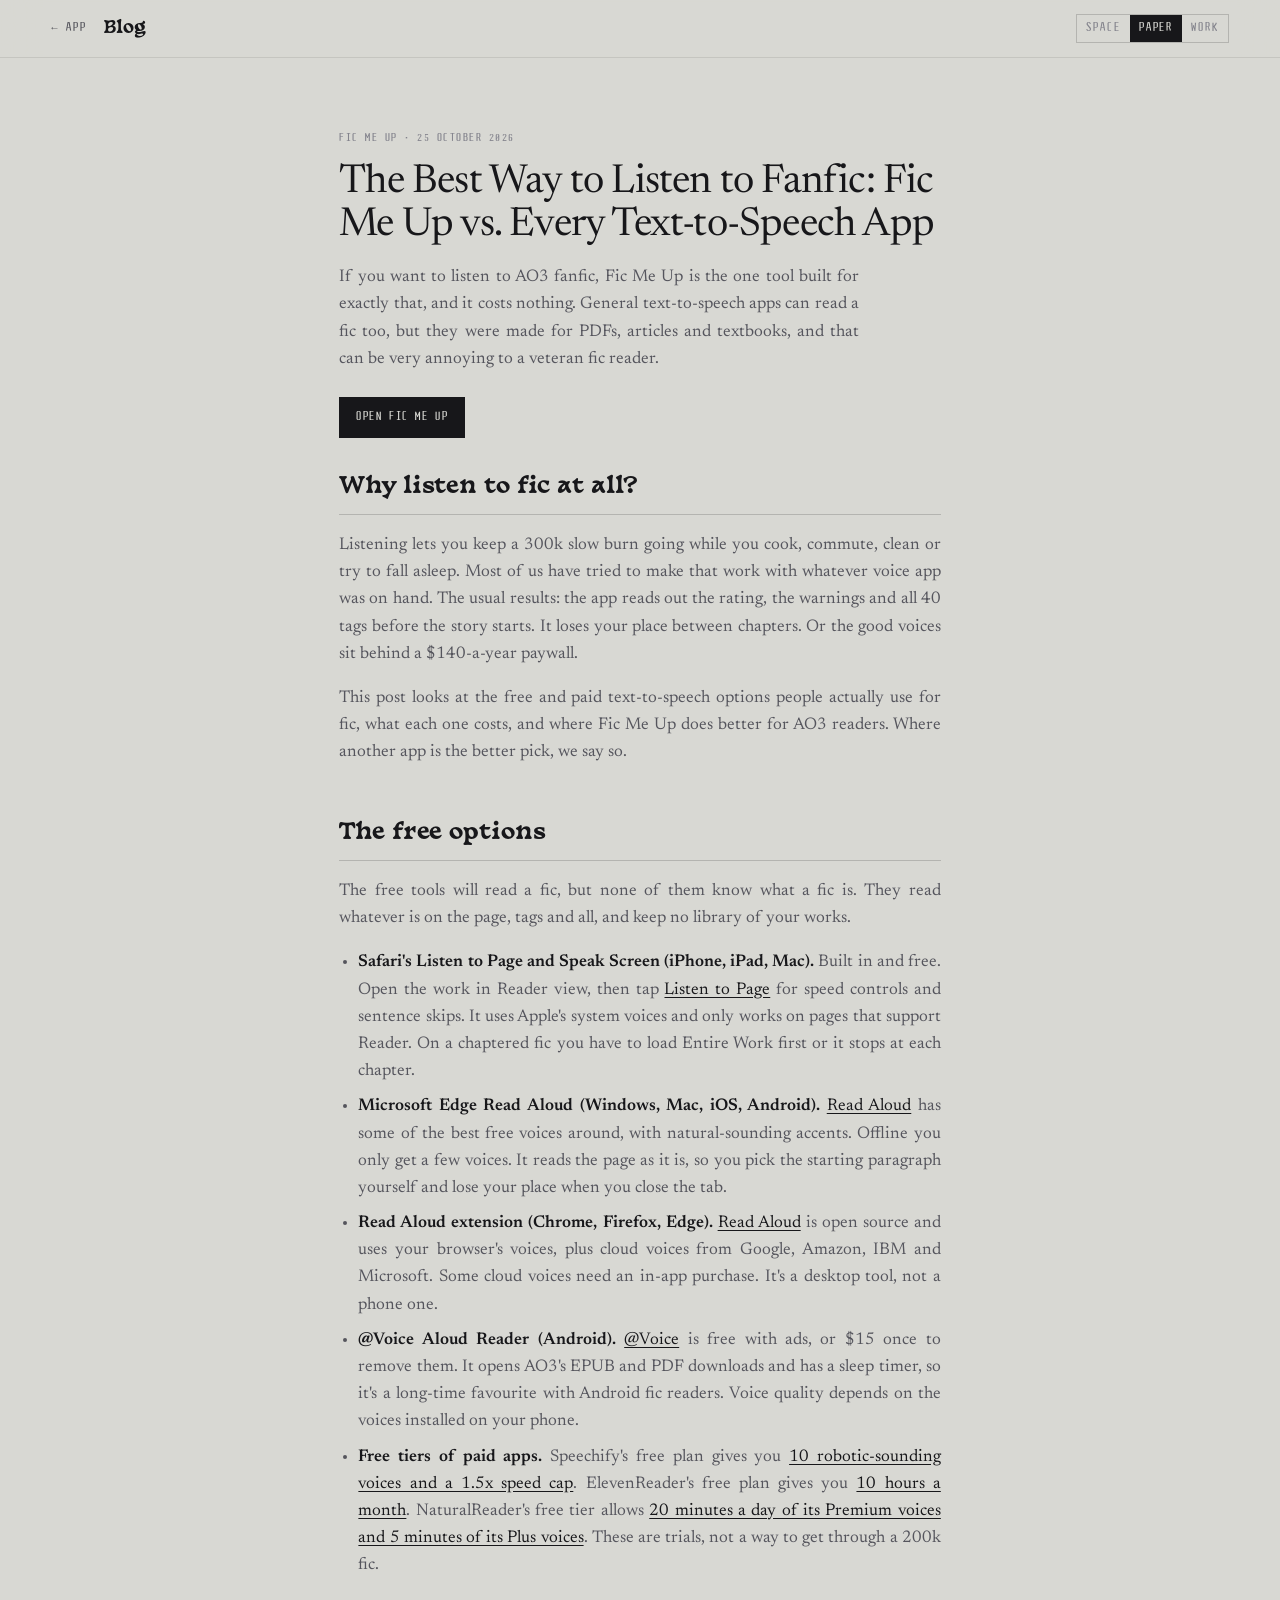
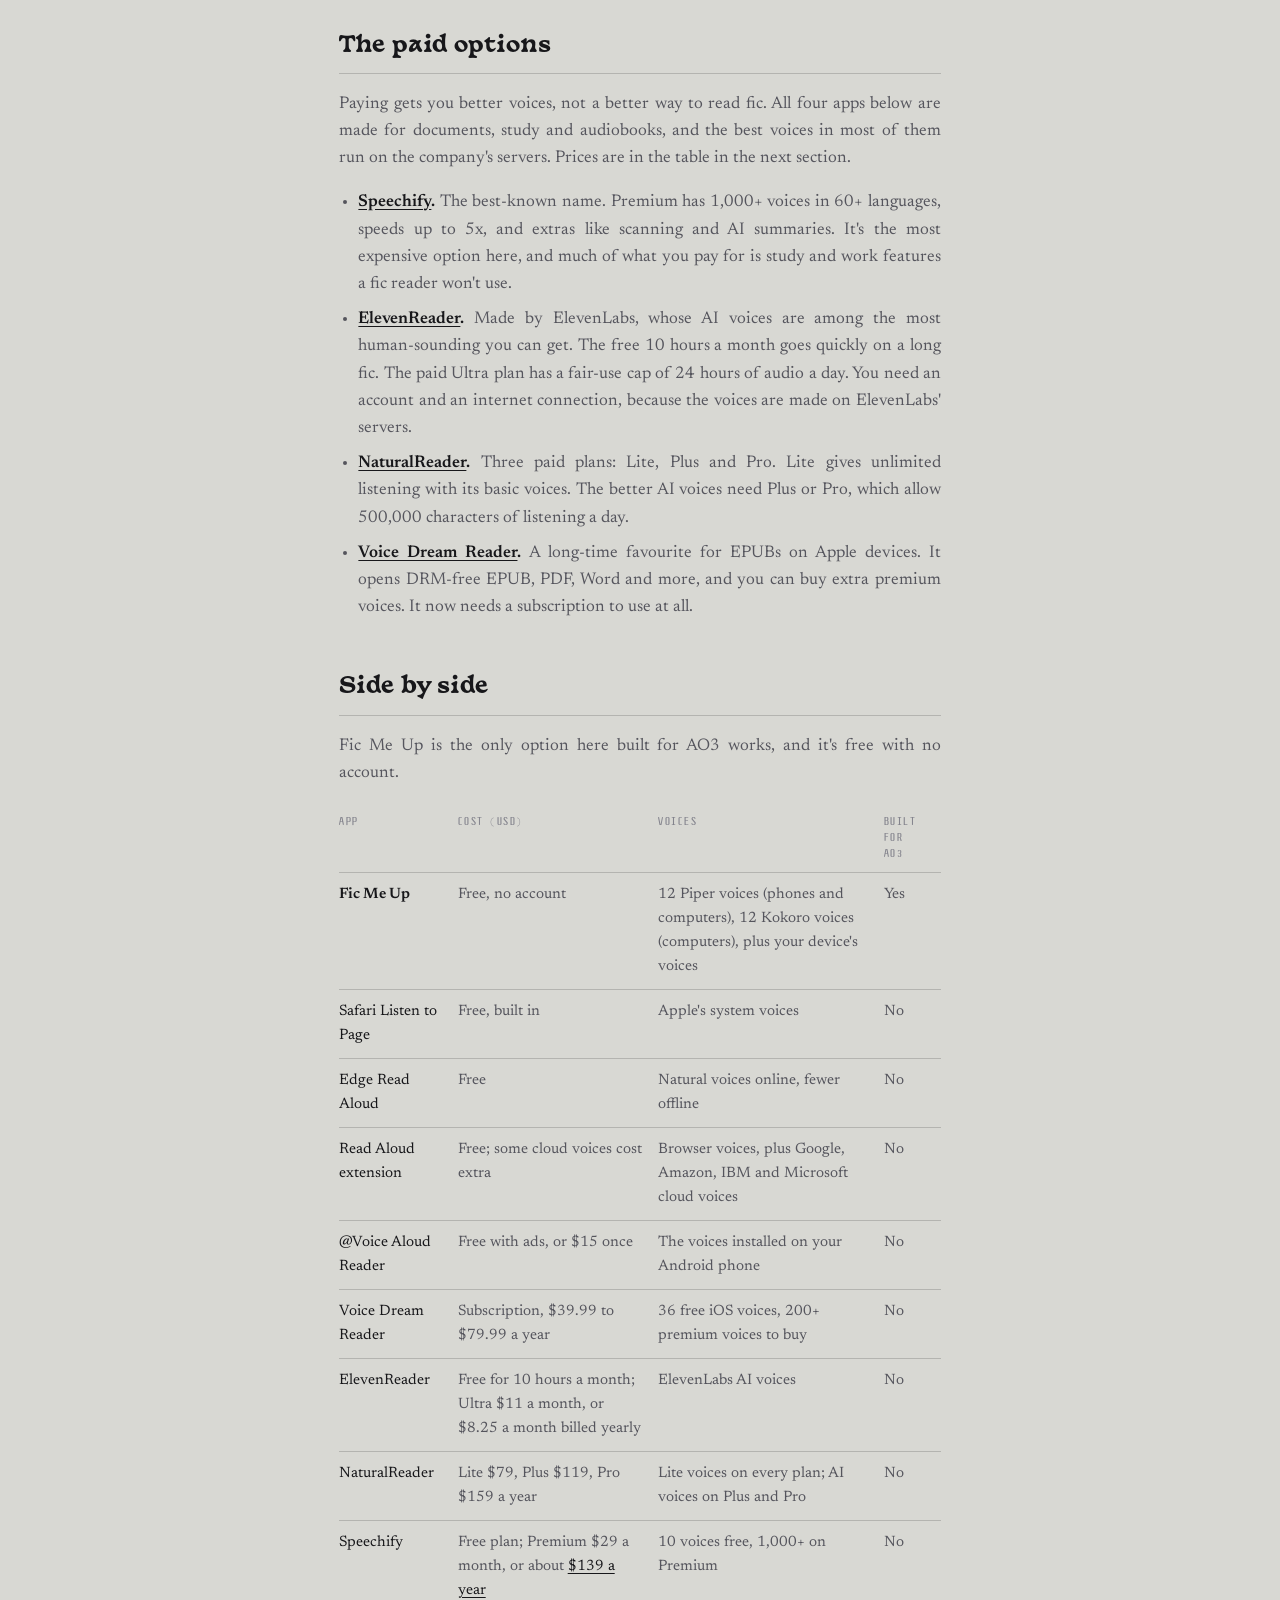
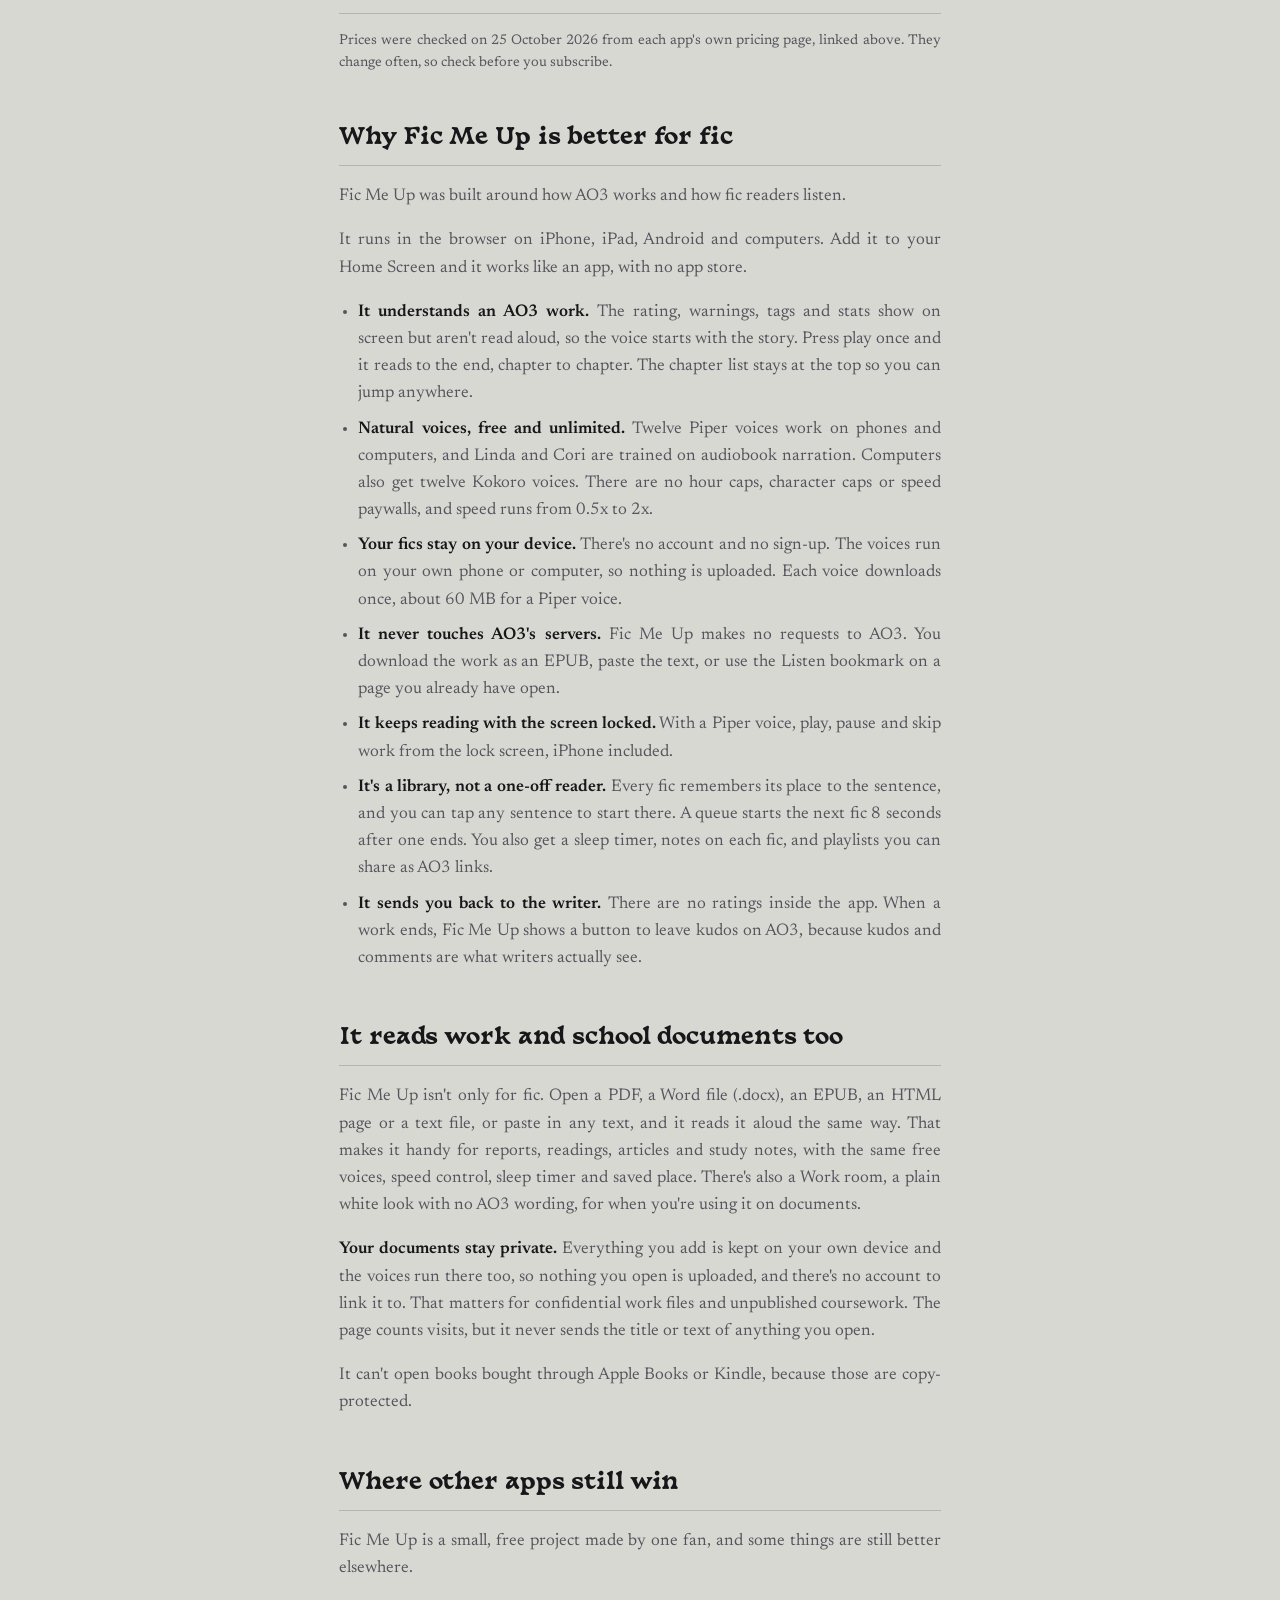
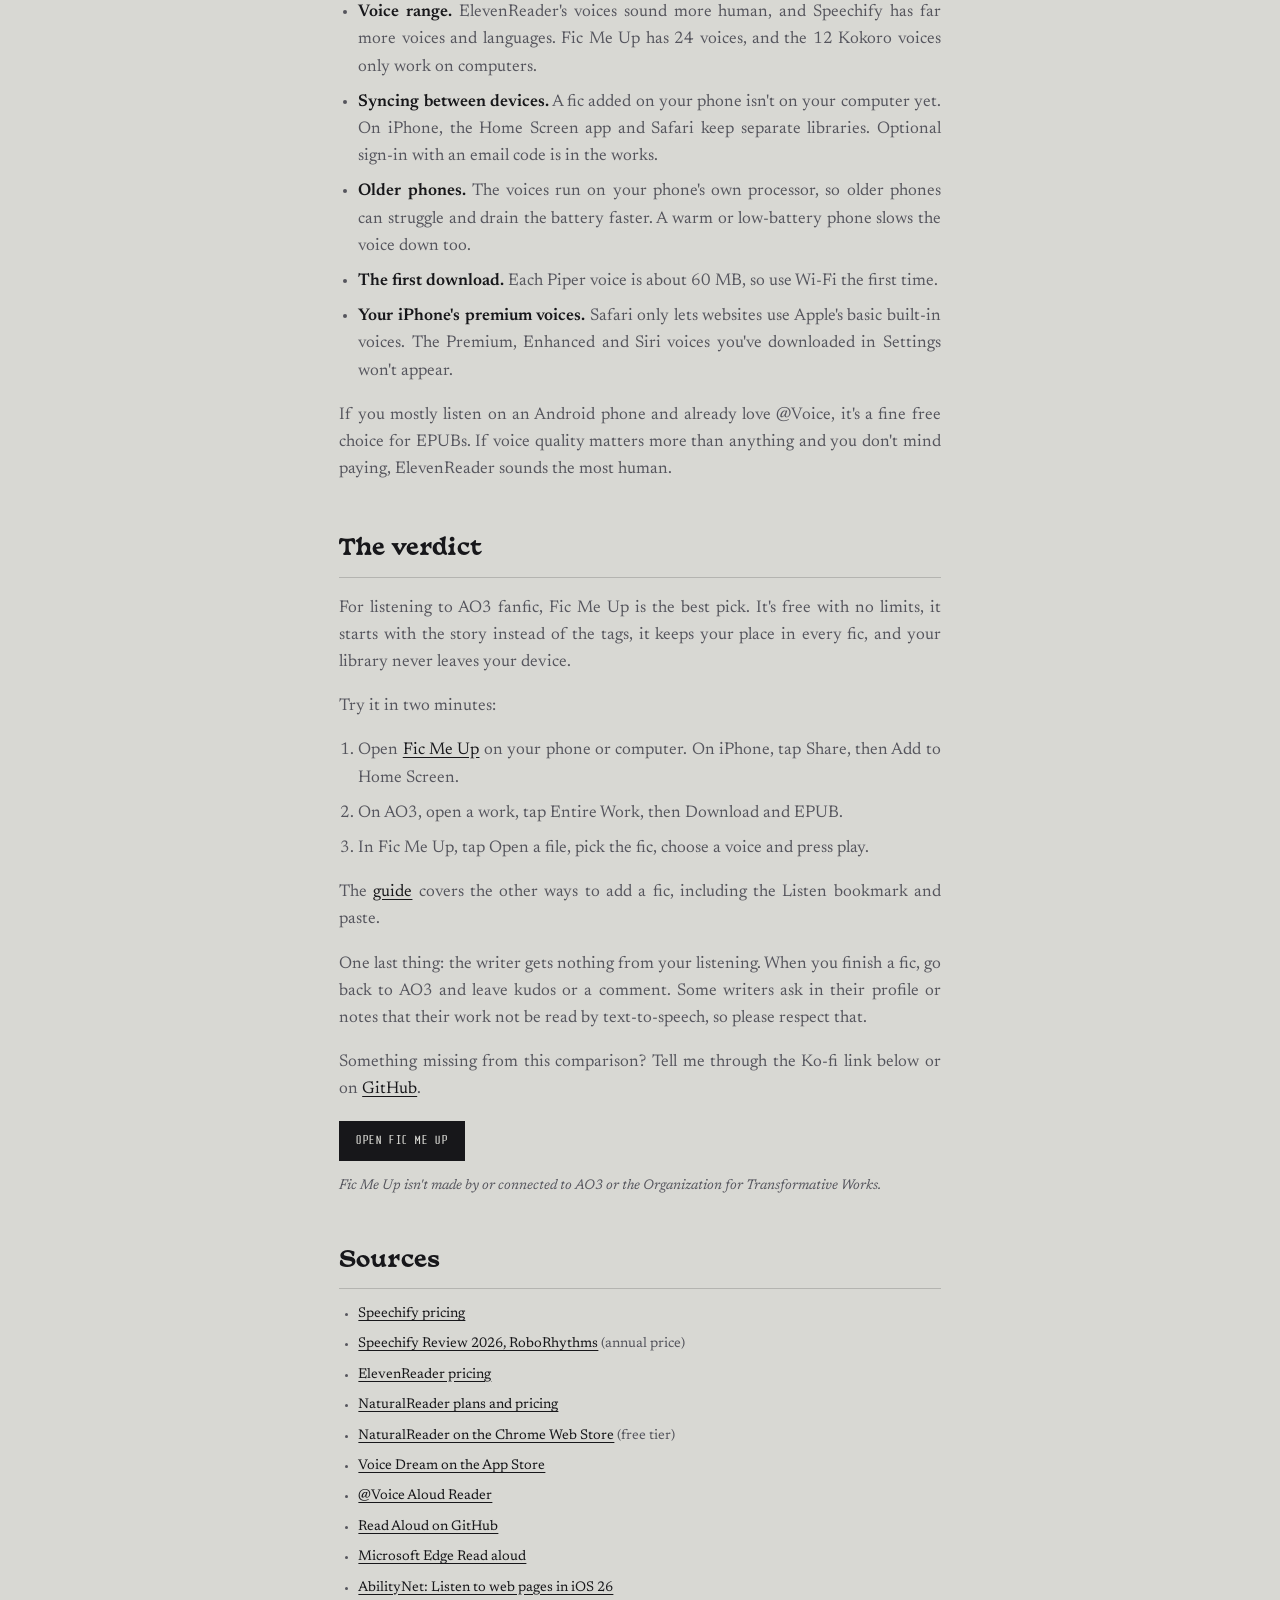
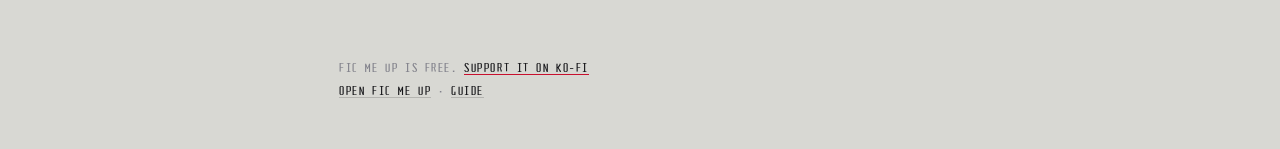
==== commit 88114a99: "Build 63: Blog link in the app footer; blog gets a Work-room version about documents (no AO3 wording" ====
--- a/blog/index.html
+++ b/blog/index.html
@@ -5,7 +5,6 @@
 <meta name="viewport" content="width=device-width, initial-scale=1, viewport-fit=cover">
 <meta name="color-scheme" content="dark light">
 <meta name="theme-color" content="#050505">
-<meta name="robots" content="noindex">
 <title>Listen to AO3 Fanfic: Fic Me Up vs Every Text-to-Speech App</title>
 <meta name="description" content="Free and paid text-to-speech apps compared for listening to AO3 fanfic: what Speechify, ElevenReader, NaturalReader and others cost, and why Fic Me Up is free and built for fic.">
 <link rel="canonical" href="https://ficmeup.github.io/blog/">
@@ -36,15 +35,14 @@
   (function () {
     var stored = null;
     try { stored = localStorage.getItem('fic-listener-room'); } catch (e) {}
-    // this page is about AO3, so it never uses the Work room
-    var room = (stored && stored !== 'work') ? stored : (matchMedia('(prefers-color-scheme: light)').matches ? 'paper' : 'dark');
+    var room = stored || (matchMedia('(prefers-color-scheme: light)').matches ? 'paper' : 'dark');
     document.documentElement.setAttribute('data-room', room);
   })();
 </script>
 <link rel="preconnect" href="https://fonts.googleapis.com">
 <link rel="preconnect" href="https://fonts.gstatic.com" crossorigin>
 <link href="https://fonts.googleapis.com/css2?family=Newsreader:ital,opsz,wght@0,6..72,400;0,6..72,600;1,6..72,400&display=swap" rel="stylesheet">
-<link rel="stylesheet" href="../style.css?v=61">
+<link rel="stylesheet" href="../style.css?v=63">
 <style>
   .guide h1 { margin: 0; font: 400 clamp(26px, 5vw, 40px)/1.08 var(--read); letter-spacing: -0.02em; text-wrap: balance; }
   .guide .byline { margin: 0; font-family: var(--mono); font-size: 10px; letter-spacing: 0.15em; text-transform: uppercase; color: var(--faint); }
@@ -76,6 +74,7 @@
     <div class="roomtog" role="group" aria-label="Room">
       <button type="button" data-room="dark">Space</button>
       <button type="button" data-room="paper">Paper</button>
+      <button type="button" data-room="work">Work</button>
     </div>
   </nav>
 </header>
@@ -84,12 +83,19 @@
   <article>
   <section class="open">
     <p class="byline">Fic Me Up · 25 October 2026</p>
-    <h1>The Best Way to Listen to Fanfic: Fic Me Up vs. Every Text-to-Speech App</h1>
-    <p>If you want to listen to AO3 fanfic, Fic Me Up is the one tool built for exactly that, and it costs nothing. General text-to-speech apps can read a fic too, but they were made for PDFs, articles and textbooks, and that can be very annoying to a veteran fic reader.</p>
+    <h1><span class="not-work">The Best Way to Listen to Fanfic</span><span class="only-work">The Best Way to Listen to Your Documents</span>: Fic Me Up vs. Every Text-to-Speech App</h1>
+    <p class="only-work">If you need to listen to documents for work or school, Fic Me Up reads them aloud for free. Most text-to-speech apps charge a subscription, limit how much you can listen to, or run their best voices on their own servers.</p>
+    <p class="not-work">If you want to listen to AO3 fanfic, Fic Me Up is the one tool built for exactly that, and it costs nothing. General text-to-speech apps can read a fic too, but they were made for PDFs, articles and textbooks, and that can be very annoying to a veteran fic reader.</p>
     <div class="cta"><a class="primary-btn" href="../">Open Fic Me Up</a></div>
   </section>
 
-  <section>
+  <section class="only-work">
+    <div class="sechead"><h2>Why listen to documents?</h2></div>
+    <p>Listening lets you get through a long report, a stack of readings or a set of notes while you walk, commute or rest your eyes. It's also a good way to catch mistakes in your own writing by hearing it read back. The catch is that many apps charge for good voices or limit your hours.</p>
+    <p>This post looks at the free and paid text-to-speech options people actually use, what each one costs, and where Fic Me Up fits. Where another app is the better pick, we say so.</p>
+  </section>
+
+  <section class="not-work">
     <div class="sechead"><h2>Why listen to fic at all?</h2></div>
     <p>Listening lets you keep a 300k slow burn going while you cook, commute, clean or try to fall asleep. Most of us have tried to make that work with whatever voice app was on hand. The usual results: the app reads out the rating, the warnings and all 40 tags before the story starts. It loses your place between chapters. Or the good voices sit behind a $140-a-year paywall.</p>
     <p>This post looks at the free and paid text-to-speech options people actually use for fic, what each one costs, and where Fic Me Up does better for AO3 readers. Where another app is the better pick, we say so.</p>
@@ -97,22 +103,22 @@
 
   <section>
     <div class="sechead"><h2>The free options</h2></div>
-    <p>The free tools will read a fic, but none of them know what a fic is. They read whatever is on the page, tags and all, and keep no library of your works.</p>
-    <ul>
-      <li><b>Safari's Listen to Page and Speak Screen (iPhone, iPad, Mac).</b> Built in and free. Open the work in Reader view, then tap <a href="https://mcmw.abilitynet.org.uk/how-to-listen-to-web-pages-in-ios-26-on-your-iphone-or-ipad" rel="noopener">Listen to Page</a> for speed controls and sentence skips. It uses Apple's system voices and only works on pages that support Reader. On a chaptered fic you have to load Entire Work first or it stops at each chapter.</li>
+    <p><span class="not-work">The free tools will read a fic, but none of them know what a fic is. They read whatever is on the page, tags and all, and keep no library of your works.</span><span class="only-work">The free tools will read what's on a page, but none of them are built around documents you want to come back to, or keep a library of them.</span></p>
+    <ul>
+      <li><b>Safari's Listen to Page and Speak Screen (iPhone, iPad, Mac).</b> Built in and free. Open the work in Reader view, then tap <a href="https://mcmw.abilitynet.org.uk/how-to-listen-to-web-pages-in-ios-26-on-your-iphone-or-ipad" rel="noopener">Listen to Page</a> for speed controls and sentence skips. It uses Apple's system voices and only works on pages that support Reader.<span class="not-work"> On a chaptered fic you have to load Entire Work first or it stops at each chapter.</span></li>
       <li><b>Microsoft Edge Read Aloud (Windows, Mac, iOS, Android).</b> <a href="https://explore.microsoft.com/en-us/edge/features/read-aloud" rel="noopener">Read Aloud</a> has some of the best free voices around, with natural-sounding accents. Offline you only get a few voices. It reads the page as it is, so you pick the starting paragraph yourself and lose your place when you close the tab.</li>
       <li><b>Read Aloud extension (Chrome, Firefox, Edge).</b> <a href="https://github.com/ken107/read-aloud" rel="noopener">Read Aloud</a> is open source and uses your browser's voices, plus cloud voices from Google, Amazon, IBM and Microsoft. Some cloud voices need an in-app purchase. It's a desktop tool, not a phone one.</li>
-      <li><b>@Voice Aloud Reader (Android).</b> <a href="https://hyperionics.com/atVoice/" rel="noopener">@Voice</a> is free with ads, or $15 once to remove them. It opens AO3's EPUB and PDF downloads and has a sleep timer, so it's a long-time favourite with Android fic readers. Voice quality depends on the voices installed on your phone.</li>
-      <li><b>Free tiers of paid apps.</b> Speechify's free plan gives you <a href="https://speechify.com/pricing/" rel="noopener">10 robotic-sounding voices and a 1.5x speed cap</a>. ElevenReader's free plan gives you <a href="https://www.elevenreader.io/pricing" rel="noopener">10 hours a month</a>. NaturalReader's free tier allows <a href="https://chromewebstore.google.com/detail/natural-reader-text-to-sp/kohfgcgbkjodfcfkcackpagifgbcmimk?hl=en" rel="noopener">20 minutes a day of its Premium voices and 5 minutes of its Plus voices</a>. These are trials, not a way to get through a 200k fic.</li>
+      <li><b>@Voice Aloud Reader (Android).</b> <a href="https://hyperionics.com/atVoice/" rel="noopener">@Voice</a> is free with ads, or $15 once to remove them. <span class="not-work">It opens AO3's EPUB and PDF downloads and has a sleep timer, so it's a long-time favourite with Android fic readers.</span><span class="only-work">It opens web articles, PDFs, documents and EPUB books, and has a sleep timer.</span> Voice quality depends on the voices installed on your phone.</li>
+      <li><b>Free tiers of paid apps.</b> Speechify's free plan gives you <a href="https://speechify.com/pricing/" rel="noopener">10 robotic-sounding voices and a 1.5x speed cap</a>. ElevenReader's free plan gives you <a href="https://www.elevenreader.io/pricing" rel="noopener">10 hours a month</a>. NaturalReader's free tier allows <a href="https://chromewebstore.google.com/detail/natural-reader-text-to-sp/kohfgcgbkjodfcfkcackpagifgbcmimk?hl=en" rel="noopener">20 minutes a day of its Premium voices and 5 minutes of its Plus voices</a>. <span class="not-work">These are trials, not a way to get through a 200k fic.</span><span class="only-work">These are trials, not a way to get through a long report or a stack of readings.</span></li>
     </ul>
   </section>
 
   <section>
     <div class="sechead"><h2>The paid options</h2></div>
-    <p>Paying gets you better voices, not a better way to read fic. All four apps below are made for documents, study and audiobooks, and the best voices in most of them run on the company's servers. Prices are in the table in the next section.</p>
-    <ul>
-      <li><b><a href="https://speechify.com/pricing/" rel="noopener">Speechify</a>.</b> The best-known name. Premium has 1,000+ voices in 60+ languages, speeds up to 5x, and extras like scanning and AI summaries. It's the most expensive option here, and much of what you pay for is study and work features a fic reader won't use.</li>
-      <li><b><a href="https://www.elevenreader.io/pricing" rel="noopener">ElevenReader</a>.</b> Made by ElevenLabs, whose AI voices are among the most human-sounding you can get. The free 10 hours a month goes quickly on a long fic. The paid Ultra plan has a fair-use cap of 24 hours of audio a day. You need an account and an internet connection, because the voices are made on ElevenLabs' servers.</li>
+    <p><span class="not-work">Paying gets you better voices, not a better way to read fic.</span><span class="only-work">Paying gets you better voices and more features.</span> All four apps below are made for documents, study and audiobooks, and the best voices in most of them run on the company's servers. Prices are in the table in the next section.</p>
+    <ul>
+      <li><b><a href="https://speechify.com/pricing/" rel="noopener">Speechify</a>.</b> The best-known name. Premium has 1,000+ voices in 60+ languages, speeds up to 5x, and extras like scanning and AI summaries. It's the most expensive option here<span class="not-work">, and much of what you pay for is study and work features a fic reader won't use.</span><span class="only-work">, though the study and work features suit document reading.</span></li>
+      <li><b><a href="https://www.elevenreader.io/pricing" rel="noopener">ElevenReader</a>.</b> Made by ElevenLabs, whose AI voices are among the most human-sounding you can get. <span class="not-work">The free 10 hours a month goes quickly on a long fic.</span><span class="only-work">The free 10 hours a month goes quickly if you listen every day.</span> The paid Ultra plan has a fair-use cap of 24 hours of audio a day. You need an account and an internet connection, because the voices are made on ElevenLabs' servers.</li>
       <li><b><a href="https://help.naturalreaders.com/en/articles/8854700-plans-pricing" rel="noopener">NaturalReader</a>.</b> Three paid plans: Lite, Plus and Pro. Lite gives unlimited listening with its basic voices. The better AI voices need Plus or Pro, which allow 500,000 characters of listening a day.</li>
       <li><b><a href="https://apps.apple.com/us/app/voice-dream-natural-reader/id496177674" rel="noopener">Voice Dream Reader</a>.</b> A long-time favourite for EPUBs on Apple devices. It opens DRM-free EPUB, PDF, Word and more, and you can buy extra premium voices. It now needs a subscription to use at all.</li>
     </ul>
@@ -120,20 +126,21 @@
 
   <section>
     <div class="sechead"><h2>Side by side</h2></div>
-    <p>Fic Me Up is the only option here built for AO3 works, and it's free with no account.</p>
+    <p class="not-work">Fic Me Up is the only option here built for AO3 works, and it's free with no account.</p>
+    <p class="only-work">Fic Me Up is free, needs no account, and runs on your own device.</p>
     <div class="tablewrap">
     <table>
-      <thead><tr><th>App</th><th>Cost (USD)</th><th>Voices</th><th>Built for AO3</th></tr></thead>
+      <thead><tr><th>App</th><th>Cost (USD)</th><th>Voices</th><th class="not-work">Built for AO3</th></tr></thead>
       <tbody>
-        <tr><td><b>Fic Me Up</b></td><td>Free, no account</td><td>12 Piper voices (phones and computers), 12 Kokoro voices (computers), plus your device's voices</td><td>Yes</td></tr>
-        <tr><td>Safari Listen to Page</td><td>Free, built in</td><td>Apple's system voices</td><td>No</td></tr>
-        <tr><td>Edge Read Aloud</td><td>Free</td><td>Natural voices online, fewer offline</td><td>No</td></tr>
-        <tr><td>Read Aloud extension</td><td>Free; some cloud voices cost extra</td><td>Browser voices, plus Google, Amazon, IBM and Microsoft cloud voices</td><td>No</td></tr>
-        <tr><td>@Voice Aloud Reader</td><td>Free with ads, or $15 once</td><td>The voices installed on your Android phone</td><td>No</td></tr>
-        <tr><td>Voice Dream Reader</td><td>Subscription, $39.99 to $79.99 a year</td><td>36 free iOS voices, 200+ premium voices to buy</td><td>No</td></tr>
-        <tr><td>ElevenReader</td><td>Free for 10 hours a month; Ultra $11 a month, or $8.25 a month billed yearly</td><td>ElevenLabs AI voices</td><td>No</td></tr>
-        <tr><td>NaturalReader</td><td>Lite $79, Plus $119, Pro $159 a year</td><td>Lite voices on every plan; AI voices on Plus and Pro</td><td>No</td></tr>
-        <tr><td>Speechify</td><td>Free plan; Premium $29 a month, or about <a href="https://www.roborhythms.com/speechify-review-2026/" rel="noopener">$139 a year</a></td><td>10 voices free, 1,000+ on Premium</td><td>No</td></tr>
+        <tr><td><b>Fic Me Up</b></td><td>Free, no account</td><td>12 Piper voices (phones and computers), 12 Kokoro voices (computers), plus your device's voices</td><td class="not-work">Yes</td></tr>
+        <tr><td>Safari Listen to Page</td><td>Free, built in</td><td>Apple's system voices</td><td class="not-work">No</td></tr>
+        <tr><td>Edge Read Aloud</td><td>Free</td><td>Natural voices online, fewer offline</td><td class="not-work">No</td></tr>
+        <tr><td>Read Aloud extension</td><td>Free; some cloud voices cost extra</td><td>Browser voices, plus Google, Amazon, IBM and Microsoft cloud voices</td><td class="not-work">No</td></tr>
+        <tr><td>@Voice Aloud Reader</td><td>Free with ads, or $15 once</td><td>The voices installed on your Android phone</td><td class="not-work">No</td></tr>
+        <tr><td>Voice Dream Reader</td><td>Subscription, $39.99 to $79.99 a year</td><td>36 free iOS voices, 200+ premium voices to buy</td><td class="not-work">No</td></tr>
+        <tr><td>ElevenReader</td><td>Free for 10 hours a month; Ultra $11 a month, or $8.25 a month billed yearly</td><td>ElevenLabs AI voices</td><td class="not-work">No</td></tr>
+        <tr><td>NaturalReader</td><td>Lite $79, Plus $119, Pro $159 a year</td><td>Lite voices on every plan; AI voices on Plus and Pro</td><td class="not-work">No</td></tr>
+        <tr><td>Speechify</td><td>Free plan; Premium $29 a month, or about <a href="https://www.roborhythms.com/speechify-review-2026/" rel="noopener">$139 a year</a></td><td>10 voices free, 1,000+ on Premium</td><td class="not-work">No</td></tr>
       </tbody>
     </table>
     </div>
@@ -141,20 +148,29 @@
   </section>
 
   <section>
-    <div class="sechead"><h2>Why Fic Me Up is better for fic</h2></div>
-    <p>Fic Me Up was built around how AO3 works and how fic readers listen. It runs in the browser on iPhone, iPad, Android and computers. Add it to your Home Screen and it works like an app, with no app store.</p>
-    <ul>
-      <li><b>It understands an AO3 work.</b> The rating, warnings, tags and stats show on screen but aren't read aloud, so the voice starts with the story. Press play once and it reads to the end, chapter to chapter. The chapter list stays at the top so you can jump anywhere.</li>
+    <div class="sechead"><h2>Why Fic Me Up is better for <span class="not-work">fic</span><span class="only-work">documents</span></h2></div>
+    <p class="not-work">Fic Me Up was built around how AO3 works and how fic readers listen.</p>
+    <p>It runs in the browser on iPhone, iPad, Android and computers. Add it to your Home Screen and it works like an app, with no app store.</p>
+    <ul>
+      <li class="only-work"><b>It reads many kinds of file.</b> PDF, Word (.docx), EPUB, HTML and text files open directly, and you can paste in any text. Press play once and it reads to the end, and you can tap any sentence to start there.</li>
+      <li class="not-work"><b>It understands an AO3 work.</b> The rating, warnings, tags and stats show on screen but aren't read aloud, so the voice starts with the story. Press play once and it reads to the end, chapter to chapter. The chapter list stays at the top so you can jump anywhere.</li>
       <li><b>Natural voices, free and unlimited.</b> Twelve Piper voices work on phones and computers, and Linda and Cori are trained on audiobook narration. Computers also get twelve Kokoro voices. There are no hour caps, character caps or speed paywalls, and speed runs from 0.5x to 2x.</li>
-      <li><b>Your fics stay on your device.</b> There's no account and no sign-up. The voices run on your own phone or computer, so nothing is uploaded. Each voice downloads once, about 60 MB for a Piper voice.</li>
-      <li><b>It never touches AO3's servers.</b> Fic Me Up makes no requests to AO3. You download the work as an EPUB, paste the text, or use the Listen bookmark on a page you already have open.</li>
+      <li><b>Your <span class="not-work">fics</span><span class="only-work">documents</span> stay on your device.</b> There's no account and no sign-up. The voices run on your own phone or computer, so nothing is uploaded. Each voice downloads once, about 60 MB for a Piper voice.</li>
+      <li class="not-work"><b>It never touches AO3's servers.</b> Fic Me Up makes no requests to AO3. You download the work as an EPUB, paste the text, or use the Listen bookmark on a page you already have open.</li>
       <li><b>It keeps reading with the screen locked.</b> With a Piper voice, play, pause and skip work from the lock screen, iPhone included.</li>
-      <li><b>It's a library, not a one-off reader.</b> Every fic remembers its place to the sentence, and you can tap any sentence to start there. A queue starts the next fic 8 seconds after one ends. You also get a sleep timer, notes on each fic, and playlists you can share as AO3 links.</li>
-      <li><b>It sends you back to the writer.</b> There are no ratings inside the app. When a work ends, Fic Me Up shows a button to leave kudos on AO3, because kudos and comments are what writers actually see.</li>
-    </ul>
-  </section>
-
-  <section>
+      <li><b>It's a library, not a one-off reader.</b> <span class="not-work">Every fic remembers its place to the sentence, and you can tap any sentence to start there. A queue starts the next fic 8 seconds after one ends. You also get a sleep timer, notes on each fic, and playlists you can share as AO3 links.</span><span class="only-work">Every document remembers its place to the sentence, and you can tap any sentence to start there. A queue starts the next document 8 seconds after one ends. You also get a sleep timer, notes on each document, and playlists.</span></li>
+      <li class="not-work"><b>It sends you back to the writer.</b> There are no ratings inside the app. When a work ends, Fic Me Up shows a button to leave kudos on AO3, because kudos and comments are what writers actually see.</li>
+    </ul>
+  </section>
+
+  <section class="only-work">
+    <div class="sechead"><h2>What it can open, and what stays private</h2></div>
+    <p>Open a PDF, a Word file (.docx), an EPUB, an HTML page or a text file, or paste in any text, and it reads it aloud. It suits reports, readings, articles and study notes, with the same free voices, speed control, sleep timer and saved place.</p>
+    <p><b>Your documents stay private.</b> Everything you add is kept on your own device and the voices run there too, so nothing you open is uploaded, and there's no account to link it to. That matters for confidential work files and unpublished coursework. The page counts visits, but it never sends the title or text of anything you open.</p>
+    <p>It can't open books bought through Apple Books or Kindle, because those are copy-protected.</p>
+  </section>
+
+  <section class="not-work">
     <div class="sechead"><h2>It reads work and school documents too</h2></div>
     <p>Fic Me Up isn't only for fic. Open a PDF, a Word file (.docx), an EPUB, an HTML page or a text file, or paste in any text, and it reads it aloud the same way. That makes it handy for reports, readings, articles and study notes, with the same free voices, speed control, sleep timer and saved place. There's also a Work room, a plain white look with no AO3 wording, for when you're using it on documents.</p>
     <p><b>Your documents stay private.</b> Everything you add is kept on your own device and the voices run there too, so nothing you open is uploaded, and there's no account to link it to. That matters for confidential work files and unpublished coursework. The page counts visits, but it never sends the title or text of anything you open.</p>
@@ -166,7 +182,7 @@
     <p>Fic Me Up is a small, free project made by one fan, and some things are still better elsewhere.</p>
     <ul>
       <li><b>Voice range.</b> ElevenReader's voices sound more human, and Speechify has far more voices and languages. Fic Me Up has 24 voices, and the 12 Kokoro voices only work on computers.</li>
-      <li><b>Syncing between devices.</b> A fic added on your phone isn't on your computer yet. On iPhone, the Home Screen app and Safari keep separate libraries. Optional sign-in with an email code is in the works.</li>
+      <li><b>Syncing between devices.</b> <span class="not-work">A fic</span><span class="only-work">A document</span> added on your phone isn't on your computer yet. On iPhone, the Home Screen app and Safari keep separate libraries. Optional sign-in with an email code is in the works.</li>
       <li><b>Older phones.</b> The voices run on your phone's own processor, so older phones can struggle and drain the battery faster. A warm or low-battery phone slows the voice down too.</li>
       <li><b>The first download.</b> Each Piper voice is about 60 MB, so use Wi-Fi the first time.</li>
       <li><b>Your iPhone's premium voices.</b> Safari only lets websites use Apple's basic built-in voices. The Premium, Enhanced and Siri voices you've downloaded in Settings won't appear.</li>
@@ -176,17 +192,21 @@
 
   <section>
     <div class="sechead"><h2>The verdict</h2></div>
-    <p>For listening to AO3 fanfic, Fic Me Up is the best pick. It's free with no limits, it starts with the story instead of the tags, it keeps your place in every fic, and your library never leaves your device.</p>
+    <p class="not-work">For listening to AO3 fanfic, Fic Me Up is the best pick. It's free with no limits, it starts with the story instead of the tags, it keeps your place in every fic, and your library never leaves your device.</p>
+    <p class="only-work">For listening to documents for work or school, Fic Me Up is a strong free pick. It has no limits on how much you listen, it keeps your place in every document, and your files never leave your device.</p>
     <p>Try it in two minutes:</p>
     <ol>
       <li>Open <a href="../">Fic Me Up</a> on your phone or computer. On iPhone, tap Share, then Add to Home Screen.</li>
-      <li>On AO3, open a work, tap Entire Work, then Download and EPUB.</li>
-      <li>In Fic Me Up, tap Open a file, pick the fic, choose a voice and press play.</li>
+      <li class="not-work">On AO3, open a work, tap Entire Work, then Download and EPUB.</li>
+      <li class="not-work">In Fic Me Up, tap Open a file, pick the fic, choose a voice and press play.</li>
+      <li class="only-work">Tap Open a file and pick a PDF, Word, EPUB, HTML or text file, or tap Paste to add text.</li>
+      <li class="only-work">Choose a voice and press play.</li>
     </ol>
-    <p>The <a href="../guide.html">guide</a> covers the other ways to add a fic, including the Listen bookmark and paste.</p>
-    <p>One last thing: the writer gets nothing from your listening. When you finish a fic, go back to AO3 and leave kudos or a comment. Some writers ask in their profile or notes that their work not be read by text-to-speech, so please respect that. Something missing from this comparison? Tell me through the Ko-fi link below or on <a href="https://github.com/ficmeup/ficmeup.github.io/issues" rel="noopener">GitHub</a>.</p>
+    <p>The <a href="../guide.html">guide</a> <span class="not-work">covers the other ways to add a fic, including the Listen bookmark and paste.</span><span class="only-work">covers the other ways to add a document, including paste.</span></p>
+    <p class="not-work">One last thing: the writer gets nothing from your listening. When you finish a fic, go back to AO3 and leave kudos or a comment. Some writers ask in their profile or notes that their work not be read by text-to-speech, so please respect that.</p>
+    <p>Something missing from this comparison? Tell me through the Ko-fi link below or on <a href="https://github.com/ficmeup/ficmeup.github.io/issues" rel="noopener">GitHub</a>.</p>
     <div class="cta"><a class="primary-btn" href="../">Open Fic Me Up</a></div>
-    <p class="note"><i>Fic Me Up isn't made by or connected to AO3 or the Organization for Transformative Works.</i></p>
+    <p class="note not-work"><i>Fic Me Up isn't made by or connected to AO3 or the Organization for Transformative Works.</i></p>
   </section>
 
   <section>
@@ -214,12 +234,14 @@
 
 <script>
 (function () {
+  var FIC_TITLE = document.title;
   var buttons = document.querySelectorAll('.roomtog button');
   function apply(room) {
     document.documentElement.setAttribute('data-room', room);
     buttons.forEach(function (b) { b.setAttribute('aria-pressed', String(b.dataset.room === room)); });
     var meta = document.querySelector('meta[name="theme-color"]');
-    if (meta) meta.setAttribute('content', ({ dark: '#050505', paper: '#D8D8D3' })[room] || '#050505');
+    document.title = room === 'work' ? 'Listen to Documents: Fic Me Up vs Every Text-to-Speech App' : FIC_TITLE;
+    if (meta) meta.setAttribute('content', ({ dark: '#050505', paper: '#D8D8D3', work: '#FFFFFF' })[room] || '#050505');
   }
   apply(document.documentElement.getAttribute('data-room'));
   buttons.forEach(function (b) {
